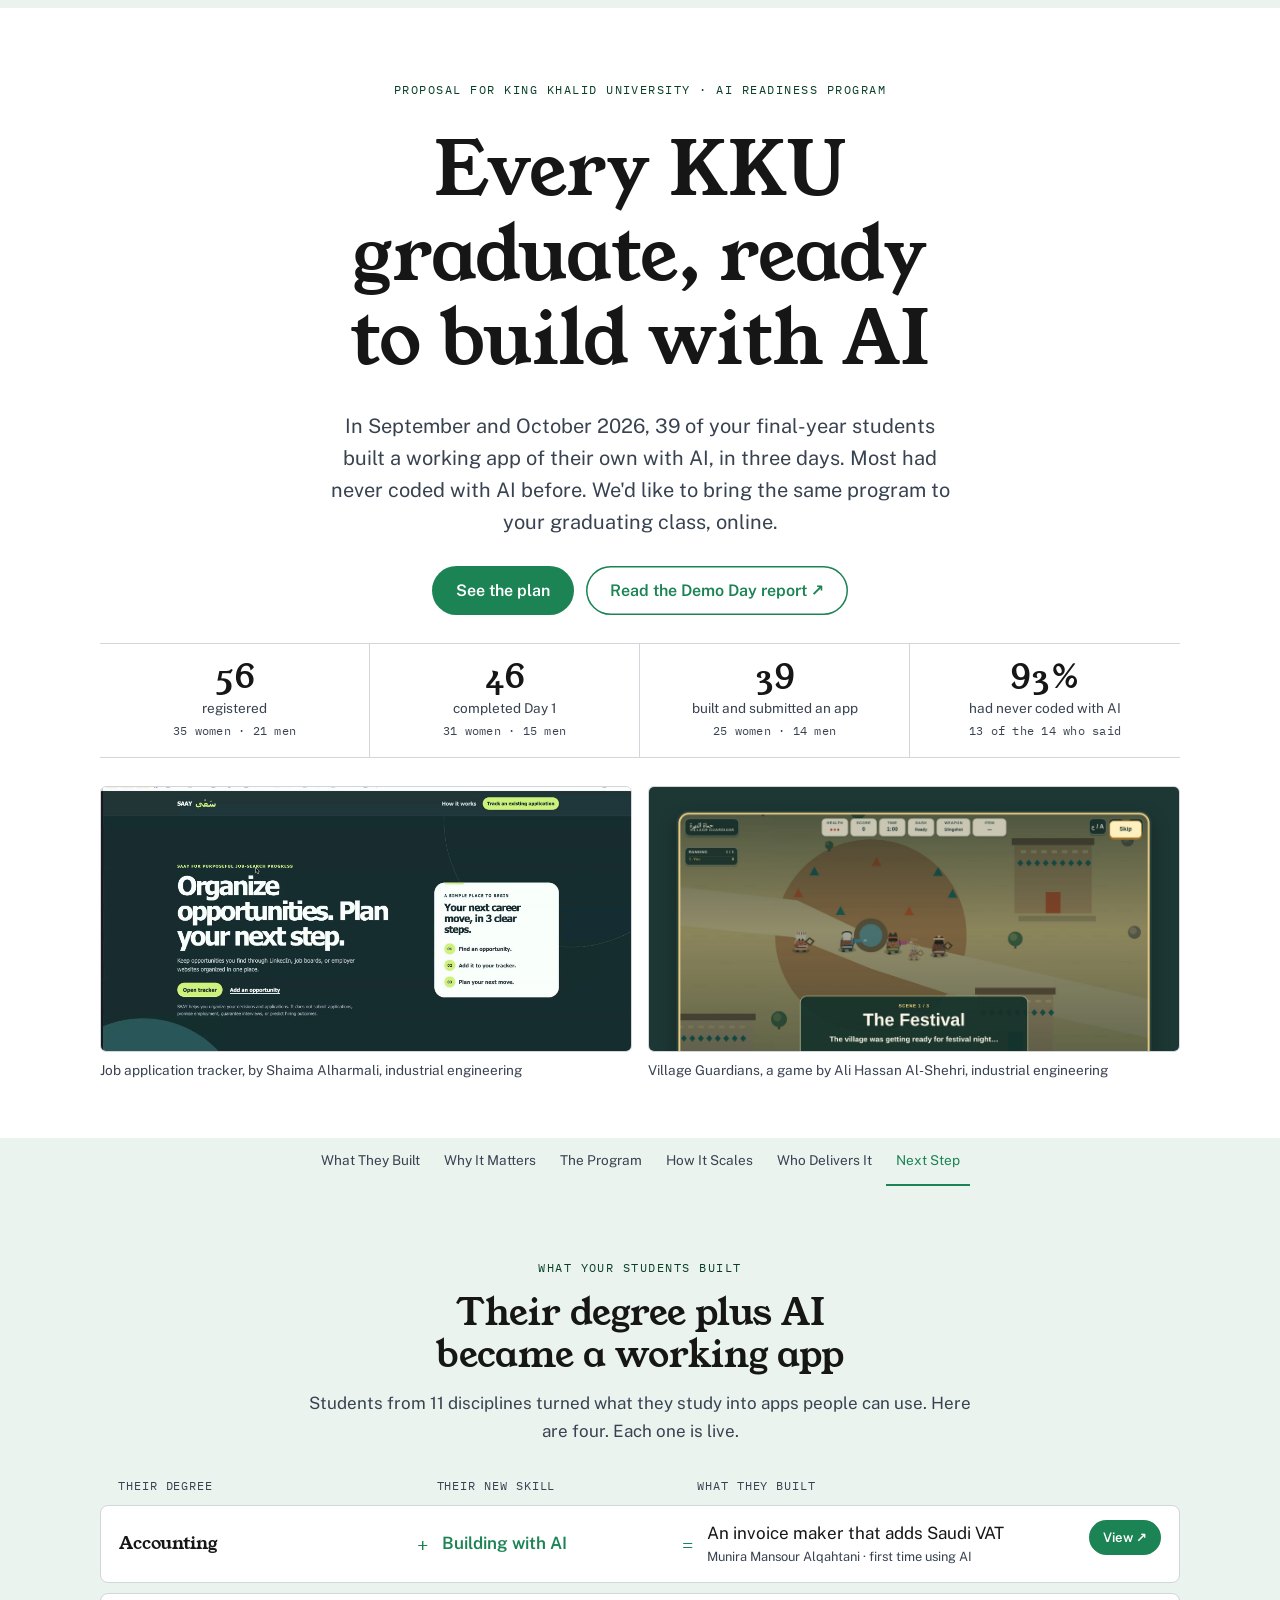
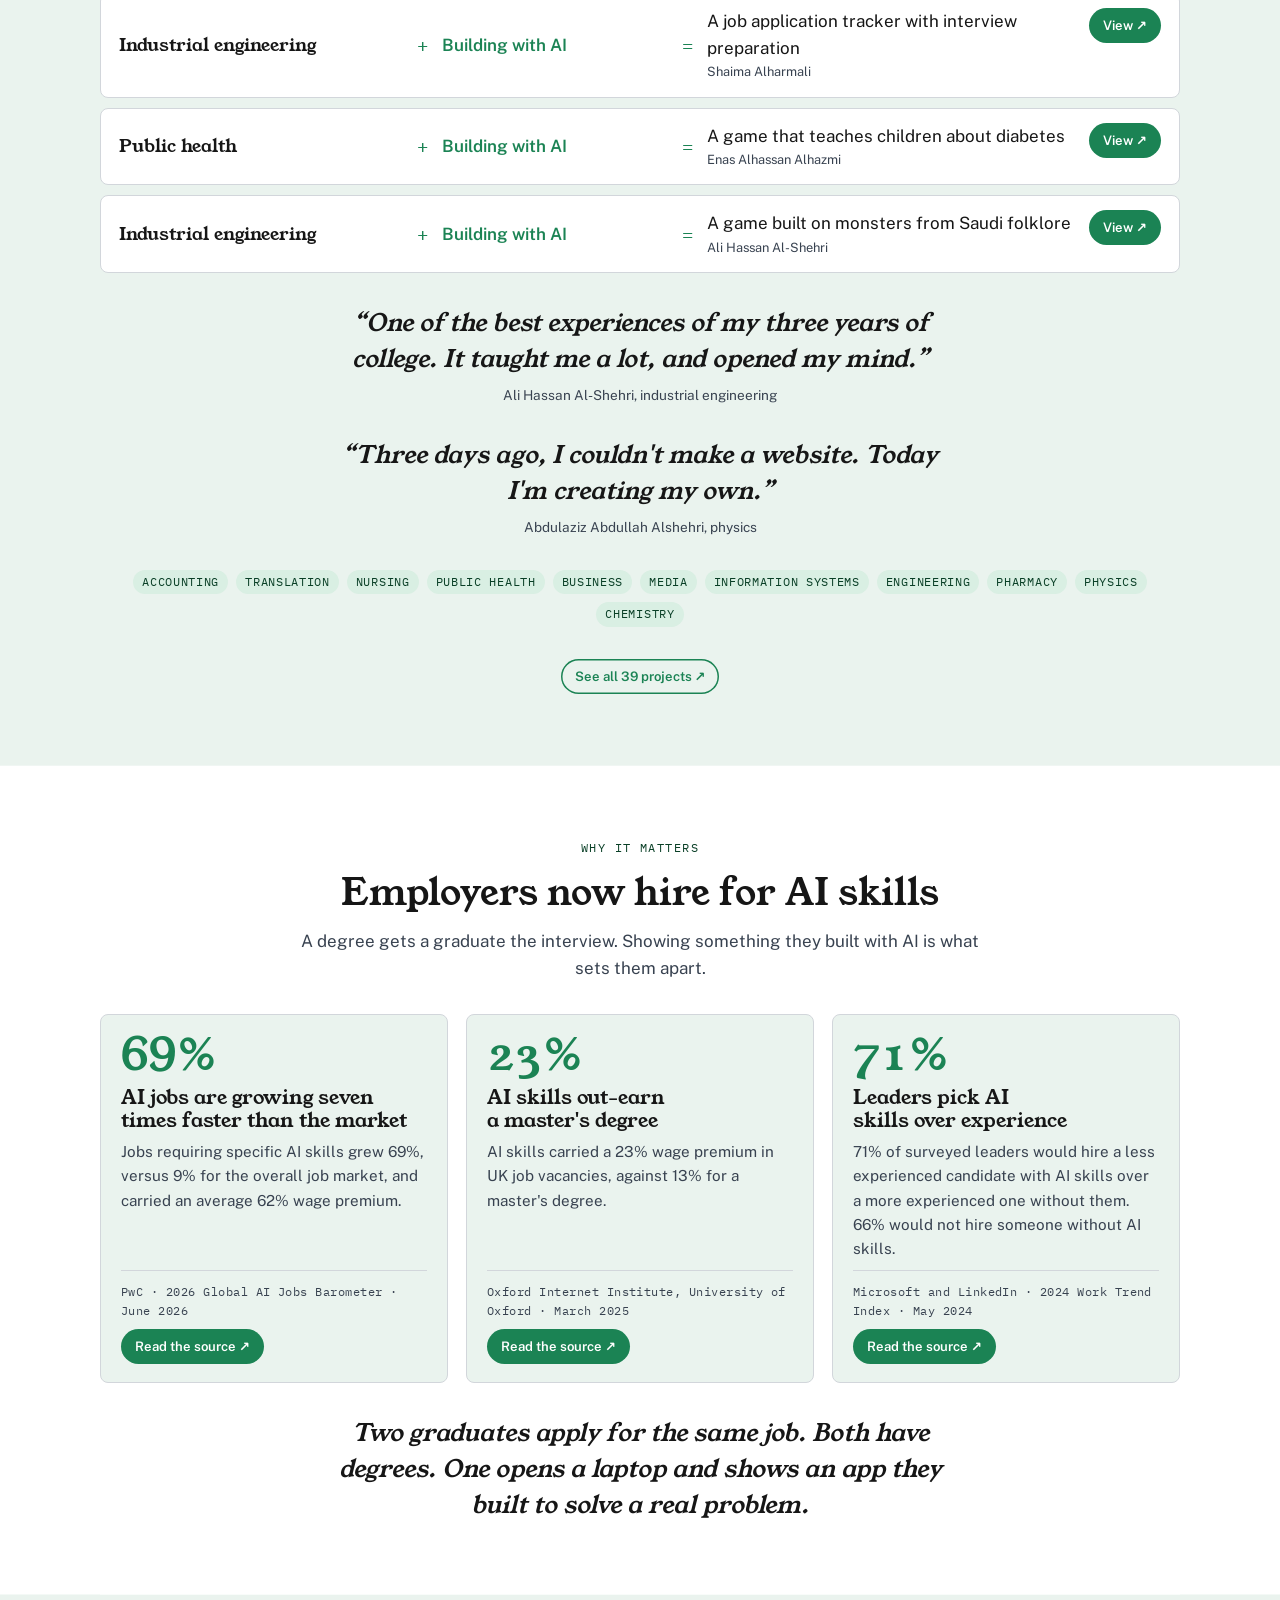
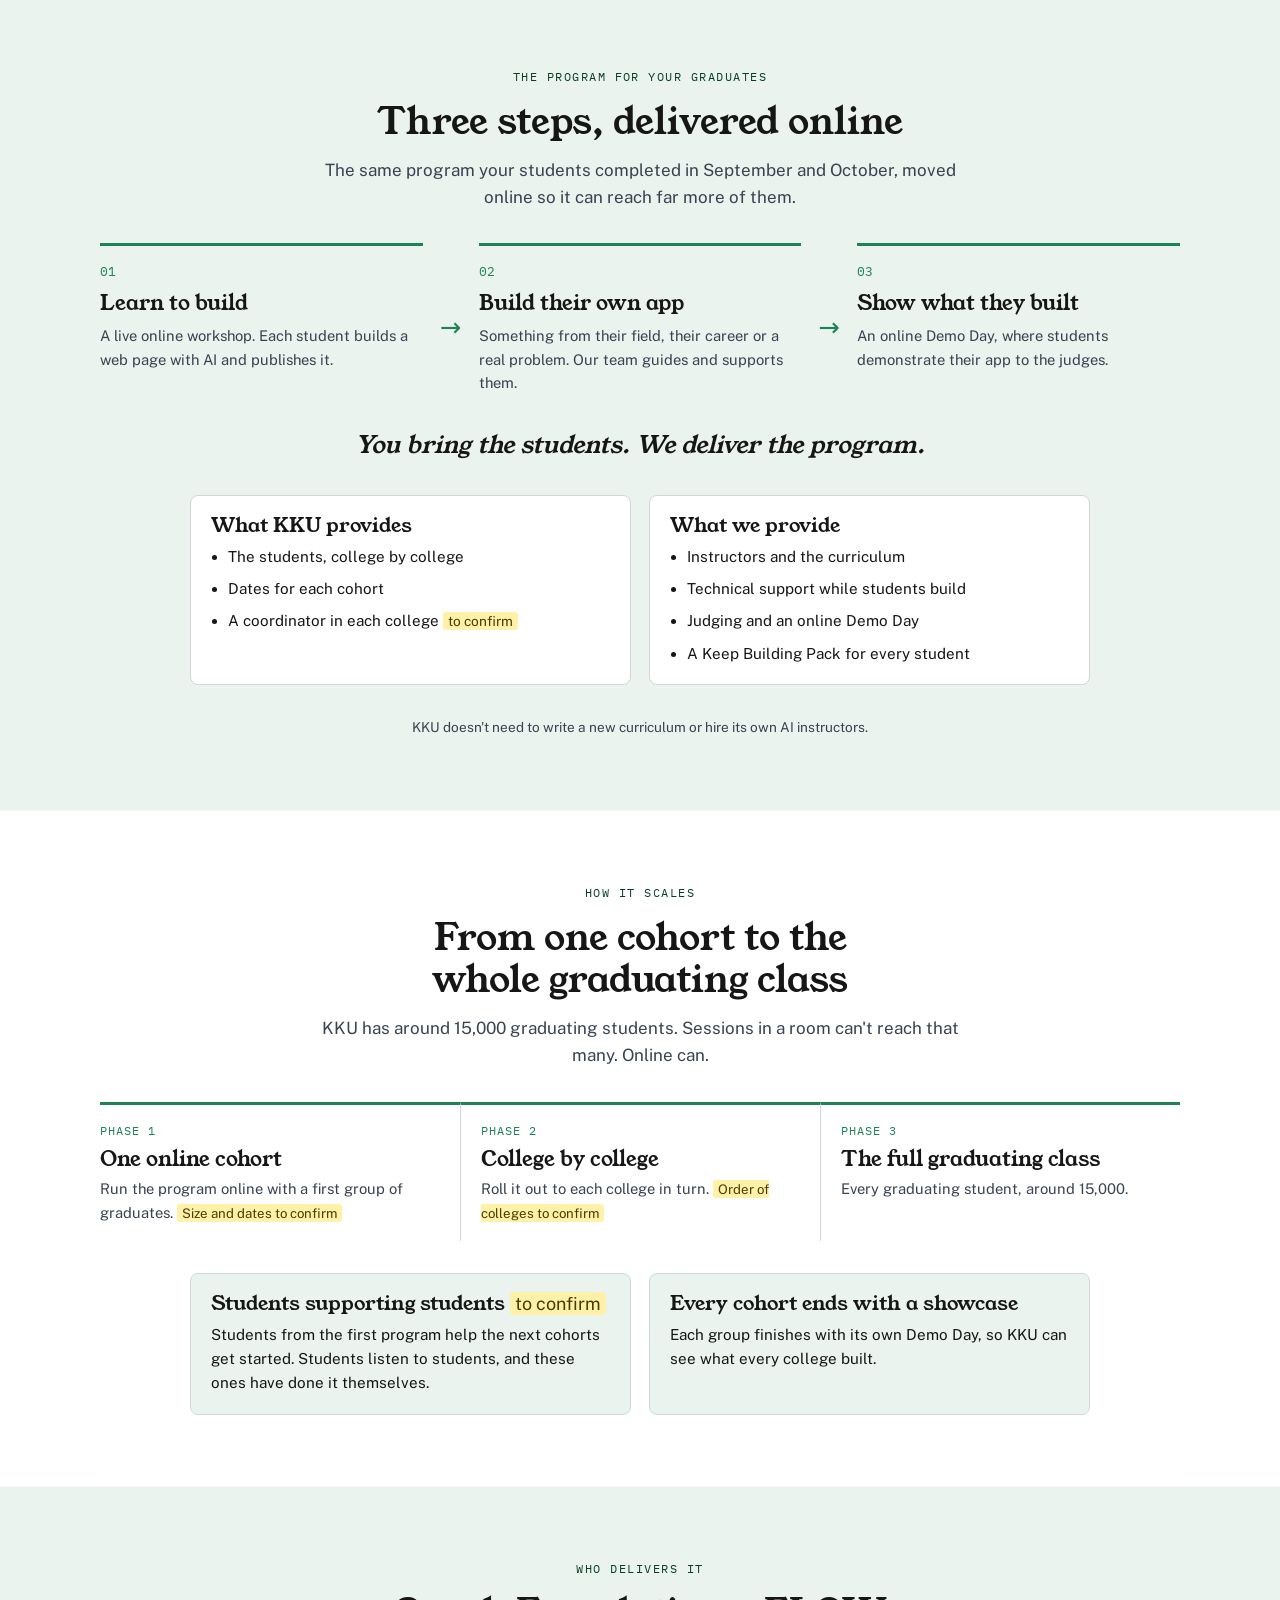
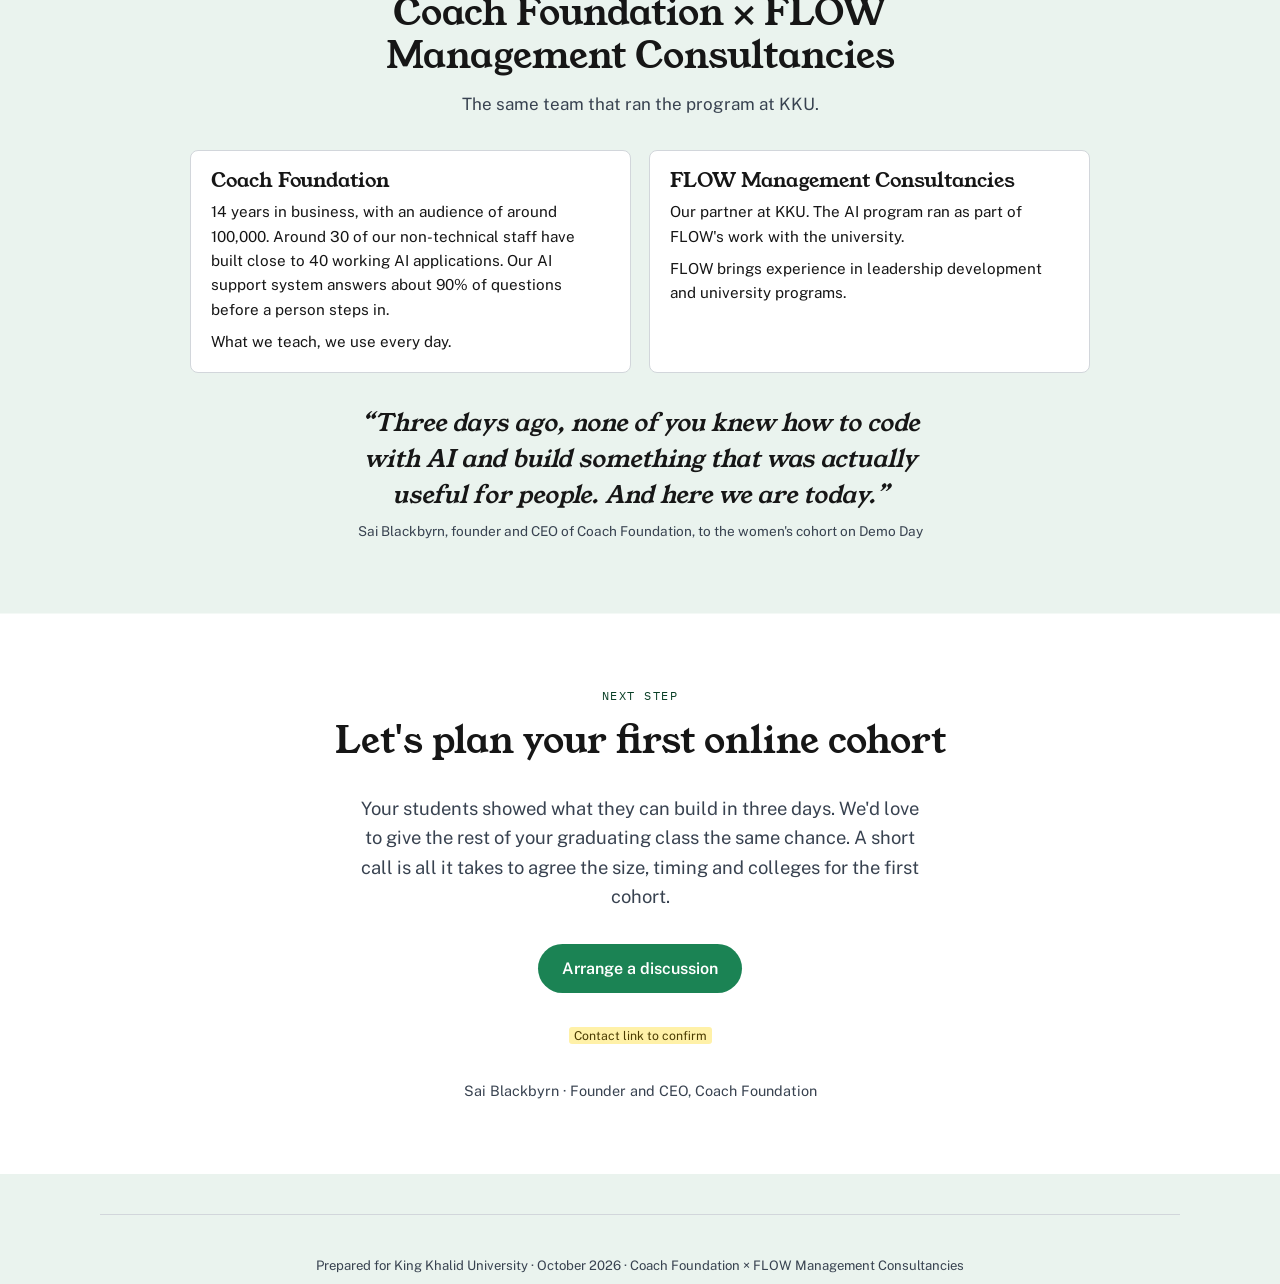
==== kku/index.html @ b6851078 "Add KKU proposal page for the AI Readiness Program Co-Authored-By: Claude Opus 5.5 <noreply@anthropi" ====
<!DOCTYPE html>
<html lang="en">
<head>
<meta charset="utf-8">
<meta name="viewport" content="width=device-width, initial-scale=1, viewport-fit=cover">
<title>AI Readiness Program · King Khalid University</title>
<meta name="description" content="39 King Khalid University students built working apps with AI in three days. A proposal to bring the program to KKU's graduating class, online.">
<meta name="robots" content="noindex, nofollow">
<meta property="og:type" content="website">
<meta property="og:title" content="AI Readiness Program for King Khalid University">
<meta property="og:description" content="39 KKU students built working apps with AI in three days. A proposal to bring the program to the graduating class, online.">
<meta property="og:url" content="https://saifai.github.io/ai-readiness/kku/">
<meta property="og:image" content="https://saifai.github.io/ai-readiness/assets/img/b-ali-2.jpg">
<meta name="twitter:card" content="summary_large_image">
<link rel="preconnect" href="https://fonts.googleapis.com">
<link rel="preconnect" href="https://fonts.gstatic.com" crossorigin>
<link rel="stylesheet" href="https://fonts.googleapis.com/css2?family=Young+Serif&family=Public+Sans:ital,wght@0,400;0,600;0,700;1,400&family=IBM+Plex+Mono:wght@400;500&display=swap">
<link rel="stylesheet" href="../assets/site.css">
</head>
<body>
<div class="wrap">

<header class="hero" id="top">
  <div class="eyebrow">Proposal for King Khalid University · AI Readiness Program</div>
  <h1>Every KKU graduate, ready to build with AI</h1>
  <p class="lede">In September and October 2026, 39 of your final-year students built a working app of their own with AI, in three days. Most had never coded with AI before. We'd like to bring the same program to your graduating class, online.</p>
  <div class="cta">
    <a class="btn lg" href="#program">See the plan</a>
    <a class="btn lg ghost" href="https://saifai.github.io/kku-ai-hackathon-report/" target="_blank" rel="noopener">Read the Demo Day report ↗</a>
  </div>
  <!-- VIDEO: once the video is ready, add it here:
       <div class="video"><iframe src="VIDEO_EMBED_URL" title="AI Readiness Program" allow="fullscreen" loading="lazy"></iframe></div> -->
  <div class="facts">
    <div><b>56</b><span>registered<small>35 women · 21 men</small></span></div>
    <div><b>46</b><span>completed Day 1<small>31 women · 15 men</small></span></div>
    <div><b>39</b><span>built and submitted an app<small>25 women · 14 men</small></span></div>
    <div><b>93%</b><span>had never coded with AI<small>13 of the 14 who said</small></span></div>
  </div>
  <div class="cover-figs">
    <figure><img src="../assets/img/z-shaima-1.jpg" alt="SAAY, a job application tracker by Shaima Alharmali"><figcaption>Job application tracker, by Shaima Alharmali, industrial engineering</figcaption></figure>
    <figure><img src="../assets/img/b-ali-2.jpg" alt="Village Guardians, a game by Ali Hassan Al-Shehri"><figcaption>Village Guardians, a game by Ali Hassan Al-Shehri, industrial engineering</figcaption></figure>
  </div>
</header>

<nav class="toc" aria-label="Sections"><ol>
  <li><a href="#built">What They Built</a></li>
  <li><a href="#employers">Why It Matters</a></li>
  <li><a href="#program">The Program</a></li>
  <li><a href="#rollout">How It Scales</a></li>
  <li><a href="#team">Who Delivers It</a></li>
  <li><a href="#next">Next Step</a></li>
</ol></nav>

<section id="built">
  <div class="stack col">
    <div class="eyebrow">What your students built</div>
    <h2>Their degree plus AI became a working app</h2>
    <p class="muted">Students from 11 disciplines turned what they study into apps people can use. Here are four. Each one is live.</p>
  </div>
  <div class="eq">
    <div class="eq-row head" aria-hidden="true"><span>Their degree</span><span></span><span>Their new skill</span><span></span><span>What they built</span></div>
    <div class="eq-row"><span class="deg">Accounting</span><span class="op">+</span><span class="ai">Building with AI</span><span class="op is">=</span><span class="out"><span>An invoice maker that adds Saudi VAT<small>Munira Mansour Alqahtani · first time using AI</small></span><a class="btn" href="https://aishifttraining.github.io/munira-invoice-maker/" target="_blank" rel="noopener">View ↗</a></span></div>
    <div class="eq-row"><span class="deg">Industrial engineering</span><span class="op">+</span><span class="ai">Building with AI</span><span class="op is">=</span><span class="out"><span>A job application tracker with interview preparation<small>Shaima Alharmali</small></span><a class="btn" href="https://shaimaalharmali.github.io/kku-hackathon-project/" target="_blank" rel="noopener">View ↗</a></span></div>
    <div class="eq-row"><span class="deg">Public health</span><span class="op">+</span><span class="ai">Building with AI</span><span class="op is">=</span><span class="out"><span>A game that teaches children about diabetes<small>Enas Alhassan Alhazmi</small></span><a class="btn" href="https://enasalhazmi.github.io/kku-site/" target="_blank" rel="noopener">View ↗</a></span></div>
    <div class="eq-row"><span class="deg">Industrial engineering</span><span class="op">+</span><span class="ai">Building with AI</span><span class="op is">=</span><span class="out"><span>A game built on monsters from Saudi folklore<small>Ali Hassan Al-Shehri</small></span><a class="btn" href="https://aishifttraining.github.io/ali-asir-game/" target="_blank" rel="noopener">View ↗</a></span></div>
  </div>
  <blockquote class="lead-quote">“One of the best experiences of my three years of college. It taught me a lot, and opened my mind.”<cite>Ali Hassan Al-Shehri, industrial engineering</cite></blockquote>
  <blockquote class="lead-quote">“Three days ago, I couldn't make a website. Today I'm creating my own.”<cite>Abdulaziz Abdullah Alshehri, physics</cite></blockquote>
  <div class="pills">
    <span class="pill">Accounting</span><span class="pill">Translation</span><span class="pill">Nursing</span><span class="pill">Public health</span><span class="pill">Business</span><span class="pill">Media</span><span class="pill">Information systems</span><span class="pill">Engineering</span><span class="pill">Pharmacy</span><span class="pill">Physics</span><span class="pill">Chemistry</span>
  </div>
  <div class="cta"><a class="btn ghost" href="https://saifai.github.io/kku-ai-hackathon-report/#projects" target="_blank" rel="noopener">See all 39 projects ↗</a></div>
</section>

<section id="employers" class="alt">
  <div class="stack col">
    <div class="eyebrow">Why it matters</div>
    <h2>Employers now hire for AI skills</h2>
    <p class="muted">A degree gets a graduate the interview. Showing something they built with AI is what sets them apart.</p>
  </div>
  <div class="obs three proof">
    <div class="card"><b>69%</b><h3>AI jobs are growing seven times faster than the market</h3><p>Jobs requiring specific AI skills grew 69%, versus 9% for the overall job market, and carried an average 62% wage premium.</p><span class="src">PwC · 2026 Global AI Jobs Barometer · June 2026</span><a class="btn" href="https://www.pwc.com/gx/en/news-room/press-releases/2026/pwc-2026-ai-jobs-barometer.html" target="_blank" rel="noopener">Read the source ↗</a></div>
    <div class="card"><b>23%</b><h3>AI skills out-earn a master's degree</h3><p>AI skills carried a 23% wage premium in UK job vacancies, against 13% for a master's degree.</p><span class="src">Oxford Internet Institute, University of Oxford · March 2025</span><a class="btn" href="https://www.ox.ac.uk/news/2025-03-04-skills-based-hiring-driving-salary-premiums-ai-sector-employers-face-talent-shortage" target="_blank" rel="noopener">Read the source ↗</a></div>
    <div class="card"><b>71%</b><h3>Leaders pick AI skills over experience</h3><p>71% of surveyed leaders would hire a less experienced candidate with AI skills over a more experienced one without them. 66% would not hire someone without AI skills.</p><span class="src">Microsoft and LinkedIn · 2024 Work Trend Index · May 2024</span><a class="btn" href="https://www.microsoft.com/en-us/worklab/work-trend-index/ai-at-work-is-here-now-comes-the-hard-part" target="_blank" rel="noopener">Read the source ↗</a></div>
  </div>
  <blockquote class="lead-quote">Two graduates apply for the same job. Both have degrees. One opens a laptop and shows an app they built to solve a real problem.</blockquote>
</section>

<section id="program">
  <div class="stack col">
    <div class="eyebrow">The program for your graduates</div>
    <h2>Three steps, delivered online</h2>
    <p class="muted">The same program your students completed in September and October, moved online so it can reach far more of them.</p>
  </div>
  <div class="flow">
    <div><b>Learn to build</b><p>A live online workshop. Each student builds a web page with AI and publishes it.</p></div>
    <div><b>Build their own app</b><p>Something from their field, their career or a real problem. Our team guides and supports them.</p></div>
    <div><b>Show what they built</b><p>An online Demo Day, where students demonstrate their app to the judges.</p></div>
  </div>
  <blockquote class="lead-quote">You bring the students. We deliver the program.</blockquote>
  <div class="obs pair">
    <div class="card"><h3>What KKU provides</h3><ul>
      <li>The students, college by college</li>
      <li>Dates for each cohort</li>
      <li>A coordinator in each college <mark class="tbc">to confirm</mark></li>
    </ul></div>
    <div class="card"><h3>What we provide</h3><ul>
      <li>Instructors and the curriculum</li>
      <li>Technical support while students build</li>
      <li>Judging and an online Demo Day</li>
      <li>A Keep Building Pack for every student</li>
    </ul></div>
  </div>
  <p class="note">KKU doesn't need to write a new curriculum or hire its own AI instructors.</p>
</section>

<section id="rollout" class="alt">
  <div class="stack col">
    <div class="eyebrow">How it scales</div>
    <h2>From one cohort to the whole graduating class</h2>
    <p class="muted">KKU has around 15,000 graduating students. Sessions in a room can't reach that many. Online can.</p>
  </div>
  <div class="phases">
    <div><span class="d">Phase 1</span><b>One online cohort</b><p>Run the program online with a first group of graduates. <mark class="tbc">Size and dates to confirm</mark></p></div>
    <div><span class="d">Phase 2</span><b>College by college</b><p>Roll it out to each college in turn. <mark class="tbc">Order of colleges to confirm</mark></p></div>
    <div><span class="d">Phase 3</span><b>The full graduating class</b><p>Every graduating student, around 15,000.</p></div>
  </div>
  <div class="obs pair">
    <div class="card"><h3>Students supporting students <mark class="tbc">to confirm</mark></h3><p>Students from the first program help the next cohorts get started. Students listen to students, and these ones have done it themselves.</p></div>
    <div class="card"><h3>Every cohort ends with a showcase</h3><p>Each group finishes with its own Demo Day, so KKU can see what every college built.</p></div>
  </div>
</section>

<section id="team">
  <div class="stack col">
    <div class="eyebrow">Who delivers it</div>
    <h2>Coach Foundation × FLOW Management Consultancies</h2>
    <p class="muted">The same team that ran the program at KKU.</p>
  </div>
  <div class="obs pair">
    <div class="card"><h3>Coach Foundation</h3><p>14 years in business, with an audience of around 100,000. Around 30 of our non-technical staff have built close to 40 working AI applications. Our AI support system answers about 90% of questions before a person steps in.</p><p>What we teach, we use every day.</p></div>
    <div class="card"><h3>FLOW Management Consultancies</h3><p>Our partner at KKU. The AI program ran as part of FLOW's work with the university.</p><p>FLOW brings experience in leadership development and university programs.</p></div>
  </div>
  <blockquote class="lead-quote">“Three days ago, none of you knew how to code with AI and build something that was actually useful for people. And here we are today.”<cite>Sai Blackbyrn, founder and CEO of Coach Foundation, to the women's cohort on Demo Day</cite></blockquote>
</section>

<section id="next" class="closing alt">
  <div class="stack col">
    <div class="eyebrow">Next step</div>
    <h2>Let's plan your first online cohort</h2>
  </div>
  <p class="lede">Your students showed what they can build in three days. We'd love to give the rest of your graduating class the same chance. A short call is all it takes to agree the size, timing and colleges for the first cohort.</p>
  <div class="cta">
    <a class="btn lg" href="#">Arrange a discussion</a>
  </div>
  <p class="note"><mark class="tbc">Contact link to confirm</mark></p>
  <p class="sig">Sai Blackbyrn · Founder and CEO, Coach Foundation</p>
</section>

<footer>Prepared for King Khalid University · October 2026 · Coach Foundation × FLOW Management Consultancies</footer>

</div>

<script>
(() => {
  const links = [...document.querySelectorAll('.toc a')];
  const secs = [...document.querySelectorAll('section[id]')];
  if (!('IntersectionObserver' in window)) return;
  const io = new IntersectionObserver(entries => {
    entries.forEach(e => {
      if (!e.isIntersecting) return;
      links.forEach(a => a.classList.toggle('on', a.getAttribute('href') === '#' + e.target.id));
      const a = links.find(l => l.classList.contains('on'));
      if (a) { const ol = a.closest('ol'); ol.scrollLeft = a.offsetLeft - ol.clientWidth / 2 + a.offsetWidth / 2; }
    });
  }, { rootMargin: '-45% 0px -50% 0px' });
  secs.forEach(sec => io.observe(sec));
})();
</script>
</body>
</html>
---- assets/site.css ----
/* Shared styles for the AI Readiness Program pages.
   Carried over verbatim from the KKU Demo Day report (saifai/kku-ai-hackathon-report),
   with proposal-page additions at the end of the file. */
/* Layout: a printable report. One reading column (~68ch) with full-bleed figure rows; sections break onto new pages in print. */
:root {
  --paper: #eaf3ee;        /* tint of KKU green, for the alternate bands */
  --sheet: #ffffff;
  --ink: #161616;          /* KKU site text black */
  --ink-2: #384250;
  --rule: #d2d6db;
  --juniper: #093f26;      /* KKU deep green */
  --jacaranda: #1b8354;    /* KKU primary green, the accent */
  --jacaranda-soft: #d9efe3;
  --ochre: #3baa80;        /* KKU light green, used only in charts */
  --bar-bg: #e7ebe6;
  --f-display: "Young Serif", Georgia, "Times New Roman", serif;
  --f-body: "Public Sans", "Segoe UI", system-ui, -apple-system, sans-serif;
  --f-data: "IBM Plex Mono", ui-monospace, Menlo, Consolas, monospace;
  color-scheme: light;
}
@media (prefers-color-scheme: dark) {
  :root:not([data-theme="light"]) {
    --paper: #111815; --sheet: #1e2a24; --ink: #e8eee9; --ink-2: #a9b8af; --rule: #2c3a33;
    --juniper: #7cc4a0; --jacaranda: #3baa80; --jacaranda-soft: #12382a; --ochre: #3baa80; --bar-bg: #24302a;
    color-scheme: dark;
  }
}
:root[data-theme="dark"] {
  --paper: #111815; --sheet: #1e2a24; --ink: #e8eee9; --ink-2: #a9b8af; --rule: #2c3a33;
  --juniper: #7cc4a0; --jacaranda: #3baa80; --jacaranda-soft: #12382a; --ochre: #3baa80; --bar-bg: #24302a;
  color-scheme: dark;
}

* { box-sizing: border-box; }
body { background: var(--paper); color: var(--ink); font-family: var(--f-body); font-size: 17px; line-height: 1.6; }
.wrap { max-width: 1120px; margin: 0 auto; padding-inline: 20px; padding-block: 40px 80px; }
.col { max-width: 68ch; }
h1, h2, h3 { font-family: var(--f-display); font-weight: 400; text-wrap: balance; line-height: 1.15; margin: 0; }
h1 { font-size: clamp(2.2rem, 5vw, 3.6rem); }
h2 { font-size: clamp(1.6rem, 3.4vw, 2.3rem); }
h3 { font-size: 1.35rem; }
p { margin: 0; }
.stack { display: flex; flex-direction: column; gap: 14px; }
.eyebrow { font-family: var(--f-data); font-size: 0.78rem; letter-spacing: 0.12em; text-transform: uppercase; color: var(--juniper); }
.muted { color: var(--ink-2); }
section { padding-block: 56px 8px; border-top: 1px solid var(--rule); display: flex; flex-direction: column; gap: 26px; }
a { color: var(--jacaranda); }
a:focus-visible { outline: 2px solid var(--jacaranda); outline-offset: 2px; }

/* Cover */
.cover { display: grid; gap: 28px; padding-block: 8px 48px; }
.cover .meta { display: flex; flex-wrap: wrap; gap: 8px 28px; font-family: var(--f-data); font-size: 0.85rem; color: var(--ink-2); }
.cover .lede { font-size: 1.2rem; max-width: 60ch; }
.cover-figs { display: grid; grid-template-columns: repeat(2, minmax(0, 1fr)); gap: 16px; align-items: start; }
.cover-figs img { width: 100%; height: auto; aspect-ratio: 2/1; object-fit: cover; object-position: center top; border-radius: 6px; display: block; }

/* Figures */
figure { margin: 0; display: flex; flex-direction: column; gap: 8px; min-width: 0; }
figure img { width: 100%; height: auto; display: block; border-radius: 6px; border: 1px solid var(--rule); background: var(--sheet); }
figcaption { font-size: 0.85rem; color: var(--ink-2); }
.build .grid-2 img { aspect-ratio: 2/1; object-fit: cover; object-position: top; }
figcaption .src { font-family: var(--f-data); font-size: 0.74rem; letter-spacing: 0.04em; }
.grid-2 { display: grid; grid-template-columns: repeat(2, minmax(0, 1fr)); gap: 18px; }
.grid-3 { display: grid; grid-template-columns: repeat(3, minmax(0, 1fr)); gap: 18px; }

/* Numbers */
.funnel { display: flex; flex-direction: column; gap: 12px; background: var(--sheet); border: 1px solid var(--rule); border-radius: 8px; padding: 22px; }
.frow { display: grid; grid-template-columns: 11rem 1fr 3.5rem; gap: 14px; align-items: center; }
.frow .lbl { font-size: 0.95rem; }
.frow .lbl small { display: block; color: var(--ink-2); font-size: 0.8rem; }
.frow .track { background: var(--bar-bg); border-radius: 3px; height: 26px; position: relative; }
.frow .fill { background: var(--juniper); height: 100%; border-radius: 3px; }
.frow.hi .fill { background: var(--jacaranda); }
.frow .n { font-family: var(--f-data); font-variant-numeric: tabular-nums; font-size: 1.15rem; text-align: right; }
.note { font-size: 0.85rem; color: var(--ink-2); }
.facts { display: grid; grid-template-columns: repeat(4, minmax(0, 1fr)); gap: 0; border-block: 1px solid var(--rule); }
.facts div { padding: 16px 14px; border-right: 1px solid var(--rule); display: flex; flex-direction: column; gap: 2px; }
.facts div:last-child { border-right: 0; }
.facts b { font-family: var(--f-display); font-weight: 400; font-size: 2rem; line-height: 1.1; font-variant-numeric: tabular-nums; }
.facts span { font-size: 0.85rem; color: var(--ink-2); }
@media (max-width: 560px) { .tbl .split { display: none; } }
.facts small { display: block; font-size: 0.78rem; font-family: var(--f-data); letter-spacing: 0.02em; margin-top: 2px; }

table { border-collapse: collapse; width: 100%; font-size: 0.95rem; }
th, td { text-align: left; padding: 10px 12px; border-bottom: 1px solid var(--rule); vertical-align: top; }
th { font-family: var(--f-data); font-weight: 500; font-size: 0.75rem; letter-spacing: 0.08em; text-transform: uppercase; color: var(--ink-2); }
td.num { font-family: var(--f-data); font-variant-numeric: tabular-nums; text-align: right; white-space: nowrap; }
.tbl { overflow-x: auto; background: var(--sheet); border: 1px solid var(--rule); border-radius: 8px; }
.typebar { display: inline-block; height: 10px; background: var(--ochre); border-radius: 2px; vertical-align: middle; margin-right: 8px; }

.timeline { display: grid; grid-template-columns: repeat(4, minmax(0, 1fr)); gap: 0; }
.timeline div { padding: 14px 16px 14px 0; border-top: 3px solid var(--juniper); display: flex; flex-direction: column; gap: 4px; }
.timeline div + div { padding-left: 16px; }
.timeline .d { font-family: var(--f-data); font-size: 0.8rem; color: var(--juniper); }
.timeline p { font-size: 0.92rem; }

/* Showcase */
.build { display: flex; flex-direction: column; gap: 20px; padding-block: 28px; border-top: 1px dashed var(--rule); }
.build:first-of-type { border-top: 0; }
.build-head { display: flex; flex-wrap: wrap; align-items: baseline; justify-content: space-between; gap: 6px 20px; }
.build-head .who { font-size: 0.95rem; color: var(--ink-2); }
.pill { font-family: var(--f-data); font-size: 0.72rem; letter-spacing: 0.06em; text-transform: uppercase; padding: 3px 9px; border-radius: 999px; background: var(--jacaranda-soft); color: var(--jacaranda); white-space: nowrap; }
.two { display: grid; grid-template-columns: minmax(0, 1fr) minmax(0, 1fr); gap: 26px; }
.two h4 { font-family: var(--f-data); font-weight: 500; font-size: 0.75rem; letter-spacing: 0.08em; text-transform: uppercase; color: var(--ink-2); margin: 0 0 8px; }
ul { margin: 0; padding-left: 1.1em; display: flex; flex-direction: column; gap: 6px; }
blockquote { margin: 0; padding: 4px 0 4px 18px; border-left: 3px solid var(--jacaranda); font-family: var(--f-display); font-size: 1.12rem; line-height: 1.5; }
blockquote cite { display: block; margin-top: 8px; font-family: var(--f-body); font-style: normal; font-size: 0.85rem; color: var(--ink-2); }
.quotes { display: grid; grid-template-columns: repeat(2, minmax(0, 1fr)); gap: 26px 32px; }

/* Gallery */
.gallery { display: grid; grid-template-columns: repeat(4, minmax(0, 1fr)); gap: 22px 16px; }
.plink { font-family: var(--f-data); font-size: 0.78rem; overflow-wrap: anywhere; }
.gallery figcaption b { color: var(--ink); font-weight: 600; display: block; font-size: 0.92rem; }
.pending { display: grid; grid-template-columns: repeat(3, minmax(0, 1fr)); gap: 10px 18px; font-size: 0.9rem; }
.pending div { border: 1px dashed var(--rule); border-radius: 6px; padding: 10px 12px; }
.pending small { display: block; color: var(--ink-2); }

footer { padding-top: 40px; font-size: 0.82rem; color: var(--ink-2); border-top: 1px solid var(--rule); margin-top: 40px; }

@media (max-width: 820px) {
  .gallery { grid-template-columns: repeat(2, minmax(0, 1fr)); }
  .cover-figs, .two, .quotes, .grid-2 { grid-template-columns: 1fr; }
  .grid-3, .gallery, .pending { grid-template-columns: repeat(2, minmax(0, 1fr)); }
  .facts, .timeline { grid-template-columns: repeat(2, minmax(0, 1fr)); }
  .facts div:nth-child(2) { border-right: 0; }
  .facts div:nth-child(-n+2) { border-bottom: 1px solid var(--rule); }
  .timeline div, .timeline div + div { padding-left: 0; padding-right: 12px; }
  .frow { grid-template-columns: 1fr 3rem; }
  .frow .track { grid-column: 1 / -1; grid-row: 2; }
}
@media (max-width: 480px) {
  body { font-size: 16px; }
  .grid-3, .gallery, .pending { grid-template-columns: 1fr; }
}
@media print {
  body { background: #fff; font-size: 11pt; }
  .wrap { padding-block: 0; max-width: none; }
  section { break-before: page; border-top: 0; }
  .build, figure, .funnel, .tbl, blockquote { break-inside: avoid; }
}
@media (prefers-reduced-motion: reduce) { * { scroll-behavior: auto; } }

/* Sticky section bar */
.toc { position: sticky; top: env(safe-area-inset-top, 0px); z-index: 10; background: var(--paper); border-bottom: 1px solid var(--rule); margin-inline: -20px; padding-inline: 20px; }
.toc ol { list-style: none; margin: 0 auto; padding: 0; max-width: 1120px; display: flex; gap: 4px; overflow-x: auto; scrollbar-width: none; }
.toc a { display: block; white-space: nowrap; padding: 12px 10px; font-size: 0.85rem; color: var(--ink-2); text-decoration: none; border-bottom: 2px solid transparent; }
.toc a:hover { color: var(--ink); }
.toc a.on { color: var(--jacaranda); border-bottom-color: var(--jacaranda); }
section { scroll-margin-top: 56px; }
/* Live project button */
.btn { display: inline-flex; align-items: center; gap: 6px; align-self: flex-start; padding: 7px 14px; border-radius: 999px; background: var(--jacaranda); color: var(--sheet); font-size: 0.82rem; font-weight: 600; text-decoration: none; }
.btn:hover { filter: brightness(1.08); }
.gallery .btn { padding: 5px 12px; font-size: 0.78rem; }
@media print { .toc { display: none; } .btn { background: none; color: var(--ink); padding: 0; } .btn::after { content: " " attr(href); font-family: var(--f-data); font-weight: 400; } }

/* Cards, judges' notes, chat */
@media (min-width: 821px) { .facts.three { grid-template-columns: repeat(3, minmax(0, 1fr)); } }
.obs { display: grid; grid-template-columns: repeat(2, minmax(0, 1fr)); gap: 18px; }
.card { background: var(--sheet); border: 1px solid var(--rule); border-radius: 8px; padding: 18px 20px; display: flex; flex-direction: column; gap: 8px; break-inside: avoid; }
.card p { font-size: 0.95rem; }
.fix { font-size: 0.88rem; color: var(--ink-2); border-top: 1px solid var(--rule); padding-top: 12px; }
.fix b { font-family: var(--f-data); font-weight: 500; font-size: 0.72rem; letter-spacing: 0.08em; text-transform: uppercase; margin-right: 8px; }
.story { display: flex; flex-direction: column; gap: 14px; max-width: 68ch; padding-block: 8px; break-inside: avoid; }
.chat { display: flex; flex-direction: column; gap: 10px; max-width: 68ch; }
.msg { background: var(--sheet); border: 1px solid var(--rule); border-radius: 4px 14px 14px 14px; padding: 10px 14px; align-self: flex-start; break-inside: avoid; }
.msg b { display: block; font-family: var(--f-data); font-weight: 500; font-size: 0.72rem; color: var(--ink-2); }

/* One at a time on screen, everything on paper */
.stepper { display: flex; flex-direction: column; gap: 18px; }
.step-tabs { display: flex; gap: 6px; overflow-x: auto; scrollbar-width: none; }
.step-tabs button, .step-ctl button, .more { font: inherit; font-size: 0.85rem; padding: 7px 14px; border-radius: 999px; border: 1px solid var(--rule); background: var(--sheet); color: var(--ink); cursor: pointer; white-space: nowrap; }
.step-tabs button[aria-selected="true"] { background: var(--jacaranda); border-color: var(--jacaranda); color: var(--sheet); }
.step-tabs button:focus-visible, .step-ctl button:focus-visible, .more:focus-visible { outline: 2px solid var(--jacaranda); outline-offset: 2px; }
.step-ctl { display: flex; align-items: center; justify-content: space-between; gap: 12px; }
.step-ctl span { font-family: var(--f-data); font-size: 0.8rem; color: var(--ink-2); }
.more { align-self: flex-start; }
@media screen {
  .stepper.js > .step:not(.on) { display: none; }
  .stepper.js .build { border-top: 0; padding-block: 4px; }
  .gallery.js:not(.open) figure:nth-child(n+9) { display: none; }
}
@media (max-width: 820px) { .obs { grid-template-columns: 1fr; } }
@media print { .step-tabs, .step-ctl, .more { display: none; } }

/* Landing page: a hero, then full-width bands that alternate paper and sheet, one idea per band */
.wrap { padding-block: 0; }
section { border-top: 0; padding-block: 72px; gap: 32px; }
section.alt, .hero { background: var(--sheet); box-shadow: 0 0 0 100vmax var(--sheet); clip-path: inset(0 -100vmax); }
section.alt .card, section.alt .msg, section.alt .tbl { background: var(--paper); }
section > .col:first-child { align-self: center; text-align: center; align-items: center; }
.hero { display: flex; flex-direction: column; align-items: center; text-align: center; gap: 28px; padding-block: 72px 56px; }
.hero h1 { font-size: clamp(2.6rem, 6.5vw, 4.6rem); max-width: 16ch; }
.hero .lede { font-size: 1.25rem; max-width: 52ch; color: var(--ink-2); }
.hero .facts, .hero .cover-figs { width: 100%; }
.hero .facts div { align-items: center; }
.hero figcaption { text-align: left; }
.cta { display: flex; flex-wrap: wrap; justify-content: center; gap: 12px; }
.btn.lg { padding: 12px 24px; font-size: 1rem; align-self: auto; }
.btn.ghost { background: none; color: var(--jacaranda); box-shadow: inset 0 0 0 1.5px var(--jacaranda); }
.note { text-align: center; }
.big { display: block; font-size: clamp(3.5rem, 10vw, 6rem); line-height: 1; color: var(--jacaranda); margin-bottom: 10px; }
.pills { display: flex; flex-wrap: wrap; justify-content: center; gap: 8px; }
.lead-quote { align-self: center; max-width: 44ch; padding: 0; border-left: 0; text-align: center; font-size: clamp(1.2rem, 2.4vw, 1.5rem); }
.solo { display: flex; flex-direction: column; align-items: center; text-align: center; font-family: var(--f-display); }
.solo p { font-family: var(--f-body); }
.chat, .story { align-self: center; margin-inline: auto; width: 100%; }
.step-tabs { justify-content: safe center; }
.pill { color: var(--juniper); }
blockquote { font-style: italic; }
.qlist { display: flex; flex-direction: column; gap: 32px; max-width: 62ch; width: 100%; align-self: center; }
.step-hint { text-align: center; font-weight: 600; margin-bottom: -12px; }
.step-tabs { counter-reset: tab; flex-wrap: wrap; overflow: visible; gap: 10px; }
.step-tabs button { counter-increment: tab; padding: 11px 20px; font-size: 0.95rem; font-weight: 600; border: 1.5px solid var(--jacaranda); color: var(--jacaranda); }
.step-tabs button::before { content: counter(tab) ". "; }
.step-tabs button:hover { background: var(--jacaranda-soft); }
.step-tabs button[aria-selected="true"]:hover { background: var(--jacaranda); }
@media print { .step-hint { display: none; } }
html { scroll-behavior: smooth; }
.toc { position: -webkit-sticky; position: sticky; top: 0; z-index: 50; border-bottom: 0; box-shadow: 0 0 0 100vmax var(--paper), 0 1px 0 var(--rule); clip-path: inset(0 -100vmax -1px); }
.toc ol { justify-content: safe center; }
@media (prefers-reduced-motion: reduce) { html { scroll-behavior: auto; } }
@media (max-width: 480px) { section { padding-block: 52px; } .hero { padding-block: 48px 40px; } }
@media print { section.alt, .hero { box-shadow: none; clip-path: none; background: none; } .cta { display: none; } }

/* Skills and employability: idea-to-app flow, capability cards, degree + AI rows, interview triad */
.flow { display: grid; grid-template-columns: repeat(3, minmax(0, 1fr)); gap: 56px; counter-reset: flow; }
.flow div { counter-increment: flow; position: relative; padding-top: 16px; border-top: 3px solid var(--jacaranda); display: flex; flex-direction: column; gap: 4px; }
.flow div::before { content: "0" counter(flow); font-family: var(--f-data); font-size: 0.8rem; color: var(--jacaranda); }
.flow div:not(:last-child)::after { content: "→"; position: absolute; top: calc(50% + 8px); right: -56px; width: 56px; transform: translateY(-50%); text-align: center; font-size: 1.6rem; line-height: 1; color: var(--jacaranda); }
.flow b { font-family: var(--f-display); font-weight: 400; font-size: 1.3rem; }
.flow p { font-size: 0.92rem; color: var(--ink-2); }
.skills { display: grid; grid-template-columns: repeat(auto-fit, minmax(190px, 1fr)); gap: 16px; }
.skills .card { gap: 6px; border-top: 3px solid var(--jacaranda); }
.skills h3 { font-size: 1.15rem; }
.skills p { color: var(--ink-2); font-size: 0.9rem; }
.eq { display: flex; flex-direction: column; gap: 10px; }
.eq-row { display: grid; grid-template-columns: minmax(0, 1fr) auto minmax(0, 0.8fr) auto minmax(0, 1.6fr); align-items: center; gap: 14px; background: var(--sheet); border: 1px solid var(--rule); border-radius: 8px; padding: 14px 18px; break-inside: avoid; }
.eq-row.head { background: none; border: 0; padding-block: 0; }
.eq-row.head span { font-family: var(--f-data); font-size: 0.72rem; letter-spacing: 0.08em; text-transform: uppercase; color: var(--ink-2); }
.eq-row .deg { font-family: var(--f-display); font-size: 1.15rem; }
.eq-row .ai { color: var(--jacaranda); font-weight: 600; }
.eq-row .op { font-family: var(--f-data); font-size: 1.2rem; color: var(--jacaranda); text-align: center; }
.eq-row .out { display: flex; align-items: center; justify-content: space-between; gap: 12px; }
.eq-row .out .btn { flex-shrink: 0; }
.eq-row .out small { display: block; color: var(--ink-2); font-size: 0.8rem; }
@media (max-width: 820px) {
  .flow { grid-template-columns: 1fr; gap: 14px; }
  .flow div { padding-top: 12px; }
  .flow div::after { display: none; }
  .eq-row { grid-template-columns: auto auto 1fr; row-gap: 8px; }
  .eq-row.head { display: none; }
  .eq-row .op.is { display: none; }
  .eq-row .out { grid-column: 1 / -1; border-top: 1px solid var(--rule); padding-top: 8px; }
}
h3.sub { text-align: center; margin-bottom: -8px; }
.proof .card b { font-family: var(--f-display); font-weight: 400; font-size: 2.8rem; line-height: 1; color: var(--jacaranda); font-variant-numeric: tabular-nums; }
.proof h3 { font-size: 1.3rem; }
.proof p { color: var(--ink-2); }
.proof .src { margin-top: auto; padding-top: 12px; border-top: 1px solid var(--rule); font-family: var(--f-data); font-size: 0.74rem; letter-spacing: 0.04em; color: var(--ink-2); }
@media (min-width: 821px) { .obs.three { grid-template-columns: repeat(3, minmax(0, 1fr)); } }
@media print { .flow, .skills .card { break-inside: avoid; } }

/* ---- Proposal page additions ---- */

/* Anything still to confirm before the page is sent. Remove each <mark class="tbc"> once settled. */
mark.tbc { background: #fff1a8; color: #4a3b00; padding: 1px 5px; border-radius: 3px; font-style: normal; font-family: var(--f-body); font-size: 0.9em; }
:root[data-theme="dark"] mark.tbc { background: #5a4a00; color: #fff1a8; }
@media (prefers-color-scheme: dark) { :root:not([data-theme="light"]) mark.tbc { background: #5a4a00; color: #fff1a8; } }

/* Video slot in the hero: stays hidden until a video URL is added */
.video { width: 100%; max-width: 860px; aspect-ratio: 16 / 9; border-radius: 8px; overflow: hidden; background: #000; }
.video iframe, .video video { width: 100%; height: 100%; border: 0; display: block; }
.video[hidden] { display: none; }

/* Cards with lists: what each side provides */
.card ul { padding-left: 1.1em; gap: 8px; font-size: 0.95rem; }
.card h3 { font-size: 1.25rem; }
.obs.pair { max-width: 900px; width: 100%; align-self: center; }

/* Rollout phases: three steps along a line */
.phases { display: grid; grid-template-columns: repeat(3, minmax(0, 1fr)); gap: 0; }
.phases div { padding: 16px 20px 16px 0; border-top: 3px solid var(--jacaranda); display: flex; flex-direction: column; gap: 6px; }
.phases div + div { padding-left: 20px; border-left: 1px solid var(--rule); }
.phases .d { font-family: var(--f-data); font-size: 0.78rem; letter-spacing: 0.08em; text-transform: uppercase; color: var(--jacaranda); }
.phases b { font-family: var(--f-display); font-weight: 400; font-size: 1.3rem; line-height: 1.2; }
.phases p { font-size: 0.92rem; color: var(--ink-2); }
@media (max-width: 820px) {
  .phases { grid-template-columns: 1fr; gap: 14px; }
  .phases div, .phases div + div { padding: 12px 0 0; border-left: 0; }
}

/* Closing band */
.closing { align-items: center; text-align: center; }
.closing .lede { font-size: 1.15rem; max-width: 52ch; color: var(--ink-2); }
.closing .sig { font-size: 0.9rem; color: var(--ink-2); }
footer { text-align: center; }
@media print { mark.tbc { background: none; outline: 1px dashed #b08d00; } .video { display: none; } }
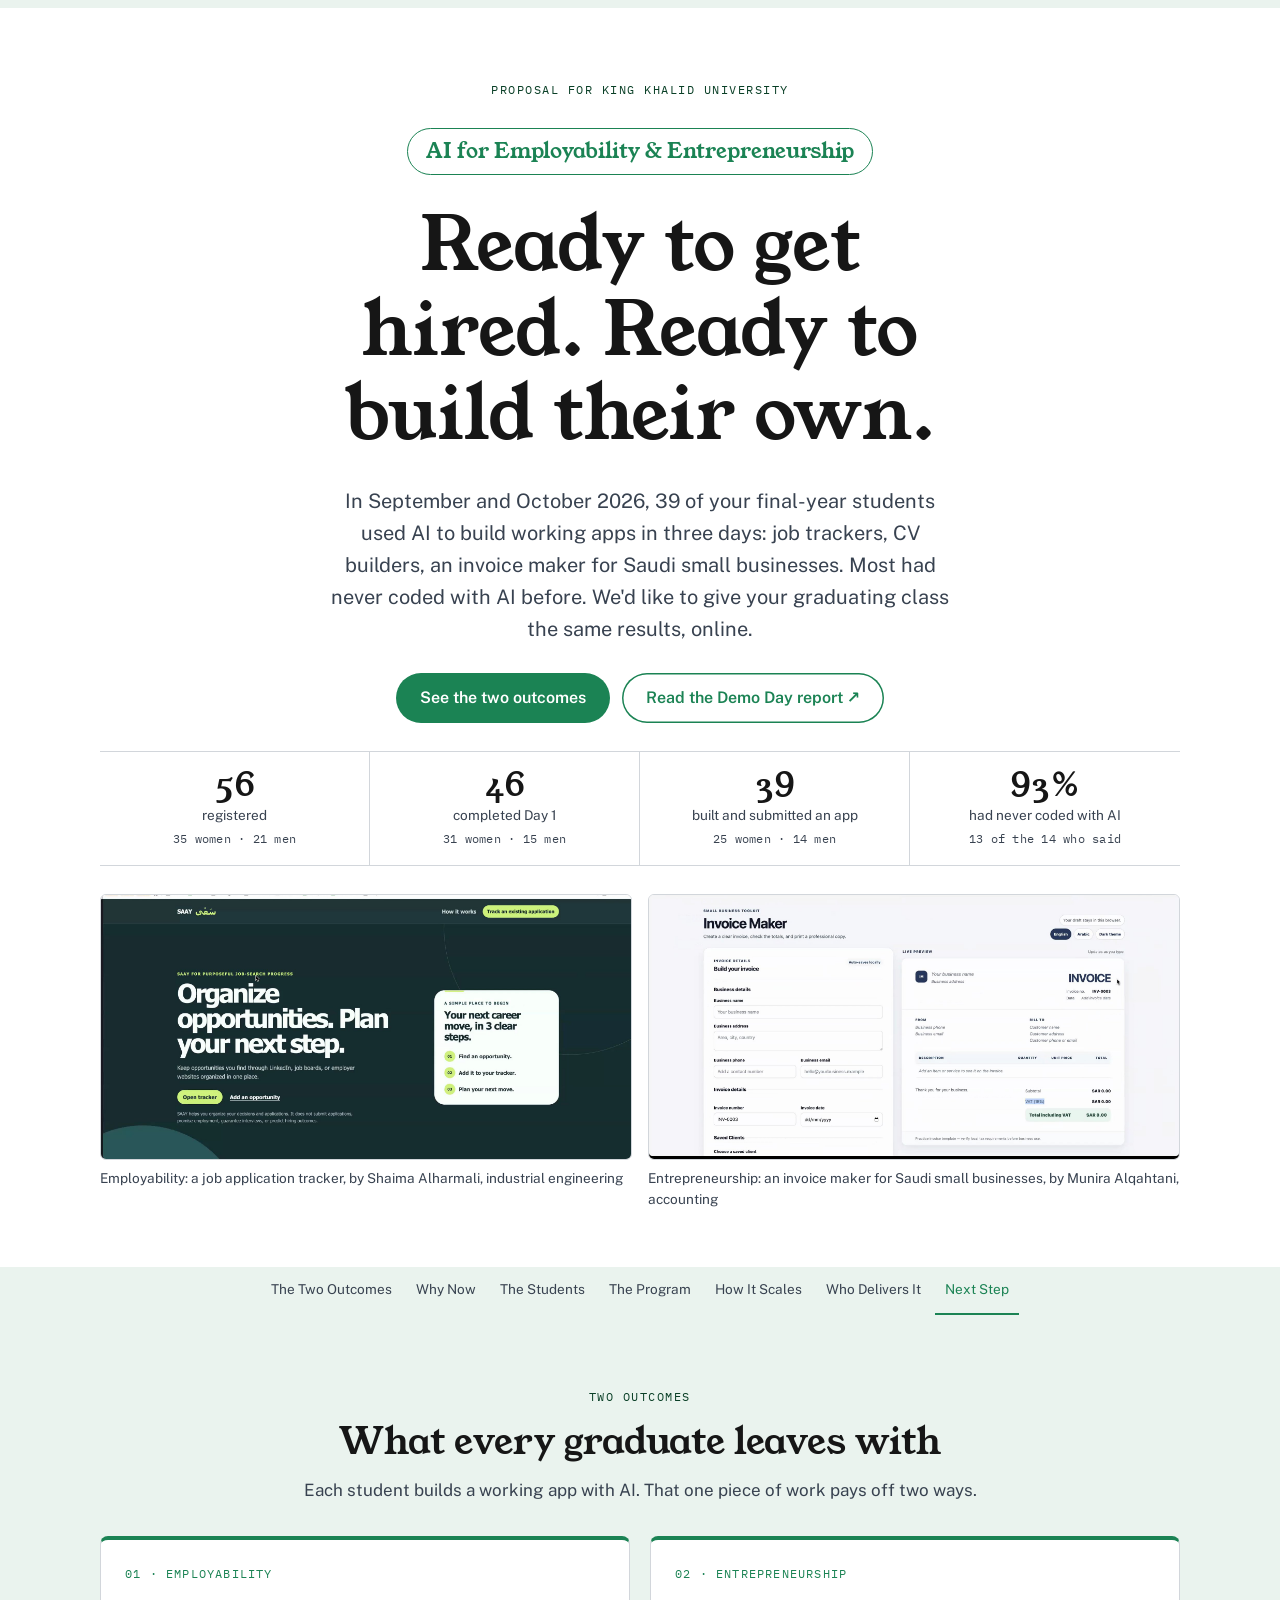
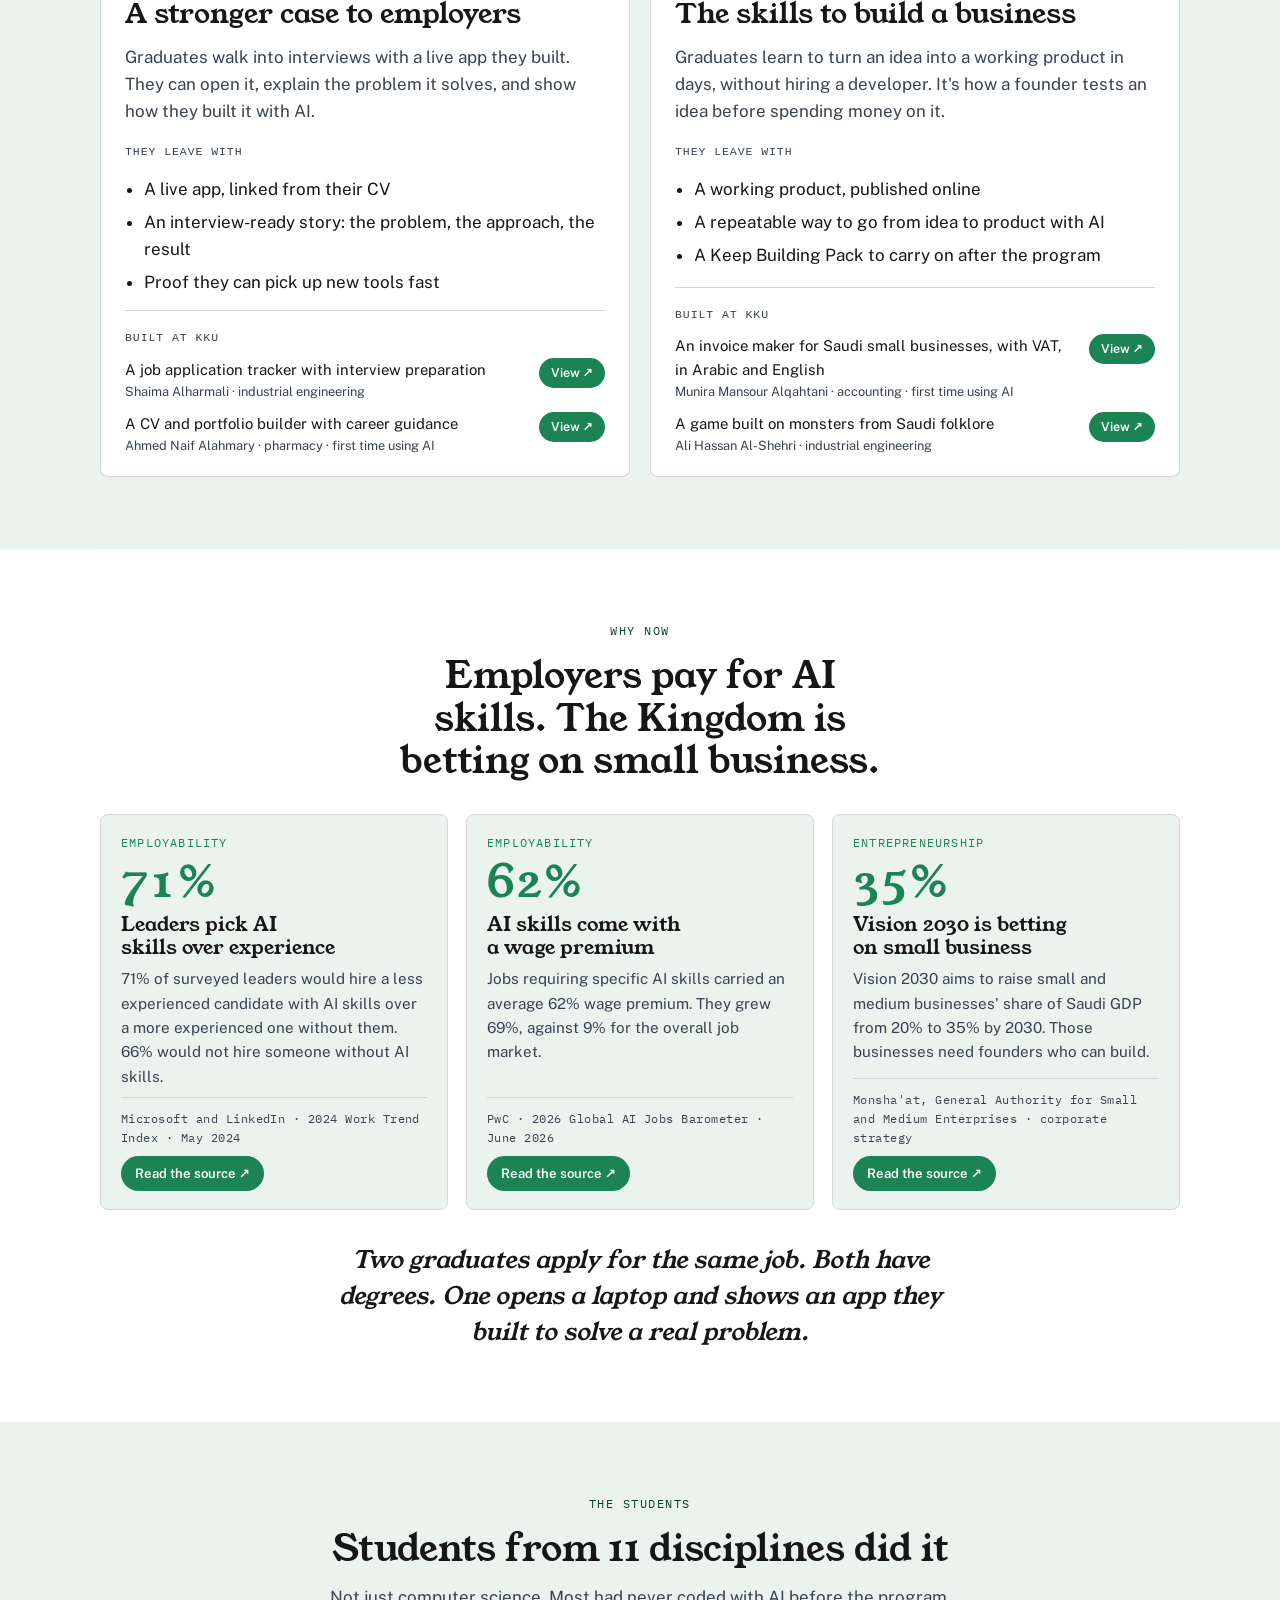
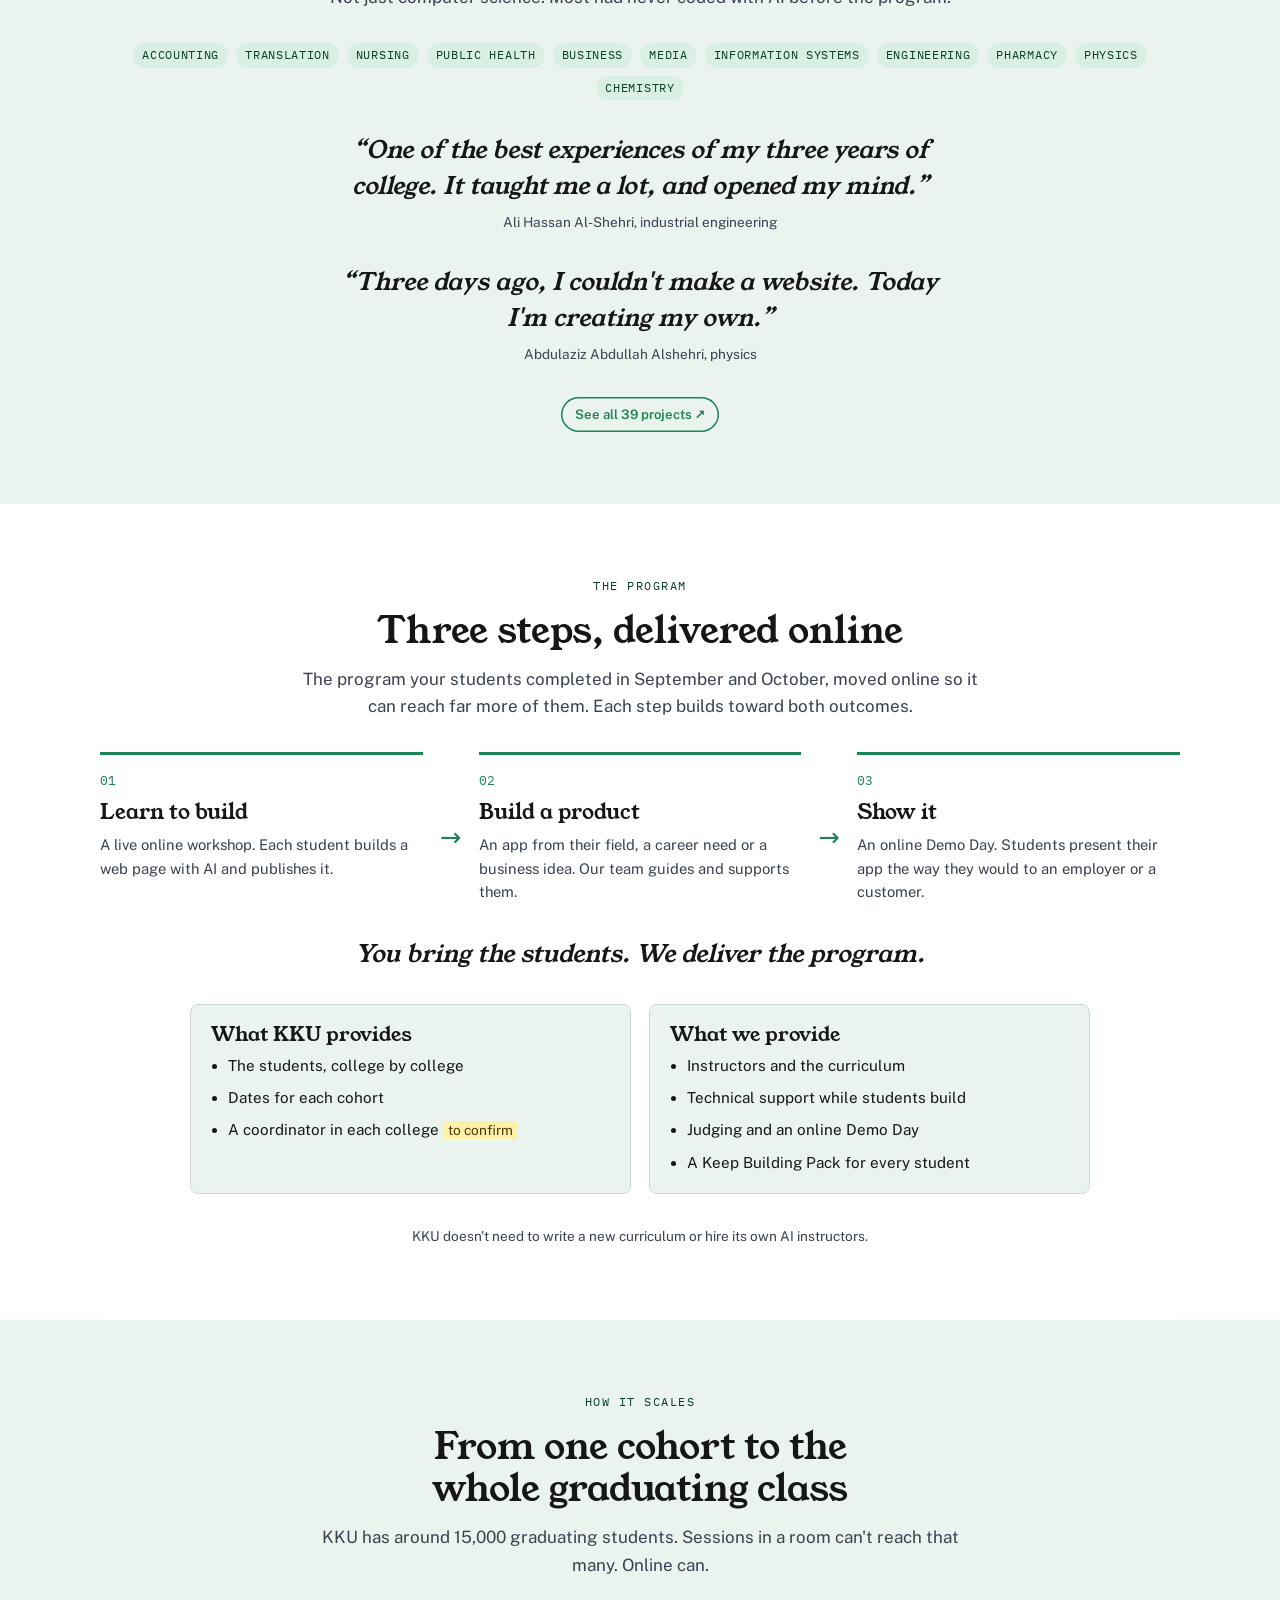
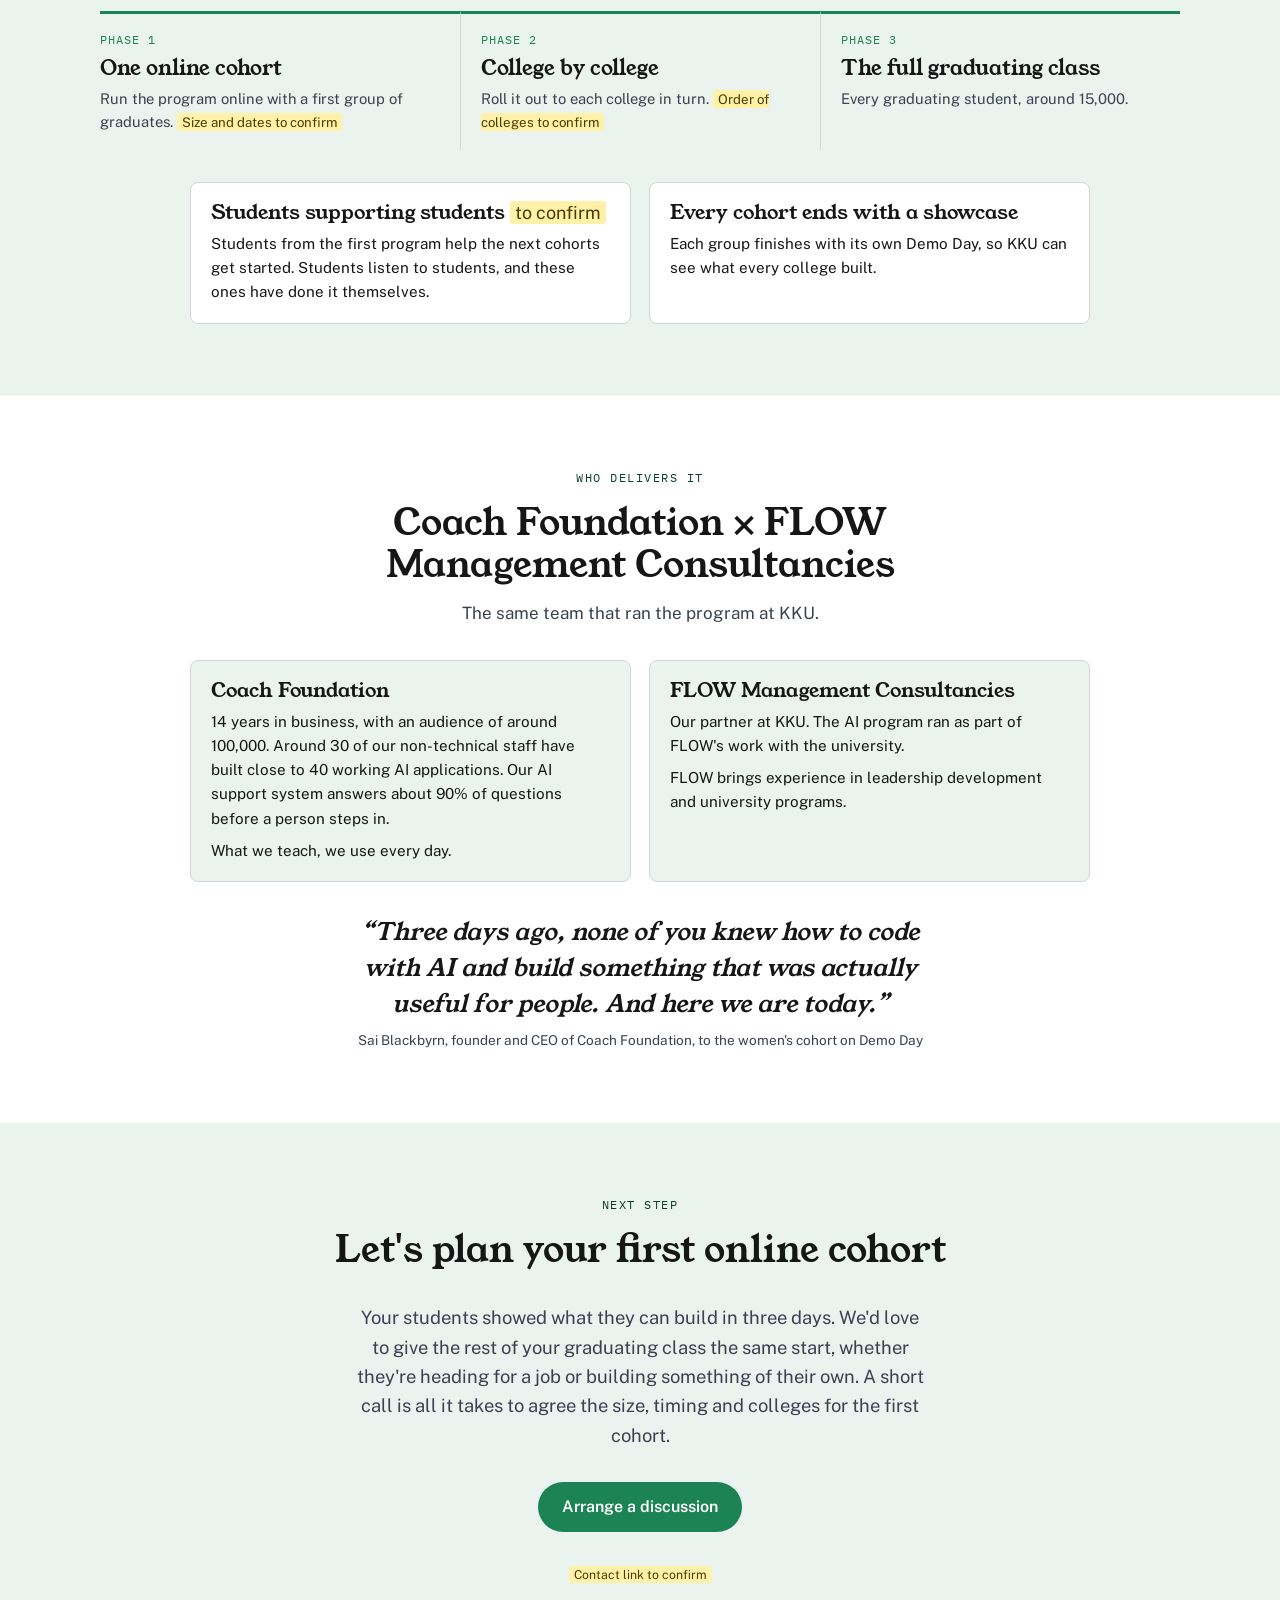
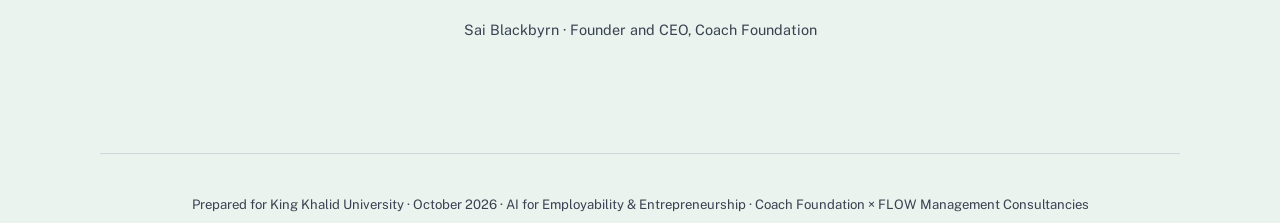
==== commit 3fb2a60a: "Reframe KKU page around employability and entrepreneurship Rename the program to AI for Employabilit" ====
--- a/kku/index.html
+++ b/kku/index.html
@@ -3,11 +3,11 @@
 <head>
 <meta charset="utf-8">
 <meta name="viewport" content="width=device-width, initial-scale=1, viewport-fit=cover">
-<title>AI Readiness Program · King Khalid University</title>
-<meta name="description" content="39 King Khalid University students built working apps with AI in three days. A proposal to bring the program to KKU's graduating class, online.">
+<title>AI for Employability &amp; Entrepreneurship · King Khalid University</title>
+<meta name="description" content="39 King Khalid University students used AI to build working apps in three days. A proposal to give KKU's graduating class two outcomes: a stronger case to employers, and the skills to build a business.">
 <meta name="robots" content="noindex, nofollow">
 <meta property="og:type" content="website">
-<meta property="og:title" content="AI Readiness Program for King Khalid University">
+<meta property="og:title" content="AI for Employability &amp; Entrepreneurship · Proposal for King Khalid University">
 <meta property="og:description" content="39 KKU students built working apps with AI in three days. A proposal to bring the program to the graduating class, online.">
 <meta property="og:url" content="https://saifai.github.io/ai-readiness/kku/">
 <meta property="og:image" content="https://saifai.github.io/ai-readiness/assets/img/b-ali-2.jpg">
@@ -21,15 +21,16 @@
 <div class="wrap">
 
 <header class="hero" id="top">
-  <div class="eyebrow">Proposal for King Khalid University · AI Readiness Program</div>
-  <h1>Every KKU graduate, ready to build with AI</h1>
-  <p class="lede">In September and October 2026, 39 of your final-year students built a working app of their own with AI, in three days. Most had never coded with AI before. We'd like to bring the same program to your graduating class, online.</p>
+  <div class="eyebrow">Proposal for King Khalid University</div>
+  <span class="pname">AI for Employability &amp; Entrepreneurship</span>
+  <h1>Ready to get hired. Ready to build their own.</h1>
+  <p class="lede">In September and October 2026, 39 of your final-year students used AI to build working apps in three days: job trackers, CV builders, an invoice maker for Saudi small businesses. Most had never coded with AI before. We'd like to give your graduating class the same results, online.</p>
   <div class="cta">
-    <a class="btn lg" href="#program">See the plan</a>
+    <a class="btn lg" href="#outcomes">See the two outcomes</a>
     <a class="btn lg ghost" href="https://saifai.github.io/kku-ai-hackathon-report/" target="_blank" rel="noopener">Read the Demo Day report ↗</a>
   </div>
   <!-- VIDEO: once the video is ready, add it here:
-       <div class="video"><iframe src="VIDEO_EMBED_URL" title="AI Readiness Program" allow="fullscreen" loading="lazy"></iframe></div> -->
+       <div class="video"><iframe src="VIDEO_EMBED_URL" title="AI for Employability & Entrepreneurship" allow="fullscreen" loading="lazy"></iframe></div> -->
   <div class="facts">
     <div><b>56</b><span>registered<small>35 women · 21 men</small></span></div>
     <div><b>46</b><span>completed Day 1<small>31 women · 15 men</small></span></div>
@@ -37,65 +38,100 @@
     <div><b>93%</b><span>had never coded with AI<small>13 of the 14 who said</small></span></div>
   </div>
   <div class="cover-figs">
-    <figure><img src="../assets/img/z-shaima-1.jpg" alt="SAAY, a job application tracker by Shaima Alharmali"><figcaption>Job application tracker, by Shaima Alharmali, industrial engineering</figcaption></figure>
-    <figure><img src="../assets/img/b-ali-2.jpg" alt="Village Guardians, a game by Ali Hassan Al-Shehri"><figcaption>Village Guardians, a game by Ali Hassan Al-Shehri, industrial engineering</figcaption></figure>
+    <figure><img src="../assets/img/z-shaima-1.jpg" alt="SAAY, a job application tracker by Shaima Alharmali"><figcaption>Employability: a job application tracker, by Shaima Alharmali, industrial engineering</figcaption></figure>
+    <figure><img src="../assets/img/z-munira-1.jpg" alt="An invoice maker for Saudi small businesses by Munira Mansour Alqahtani"><figcaption>Entrepreneurship: an invoice maker for Saudi small businesses, by Munira Alqahtani, accounting</figcaption></figure>
   </div>
 </header>
 
 <nav class="toc" aria-label="Sections"><ol>
-  <li><a href="#built">What They Built</a></li>
-  <li><a href="#employers">Why It Matters</a></li>
+  <li><a href="#outcomes">The Two Outcomes</a></li>
+  <li><a href="#evidence">Why Now</a></li>
+  <li><a href="#students">The Students</a></li>
   <li><a href="#program">The Program</a></li>
   <li><a href="#rollout">How It Scales</a></li>
   <li><a href="#team">Who Delivers It</a></li>
   <li><a href="#next">Next Step</a></li>
 </ol></nav>
 
-<section id="built">
-  <div class="stack col">
-    <div class="eyebrow">What your students built</div>
-    <h2>Their degree plus AI became a working app</h2>
-    <p class="muted">Students from 11 disciplines turned what they study into apps people can use. Here are four. Each one is live.</p>
-  </div>
-  <div class="eq">
-    <div class="eq-row head" aria-hidden="true"><span>Their degree</span><span></span><span>Their new skill</span><span></span><span>What they built</span></div>
-    <div class="eq-row"><span class="deg">Accounting</span><span class="op">+</span><span class="ai">Building with AI</span><span class="op is">=</span><span class="out"><span>An invoice maker that adds Saudi VAT<small>Munira Mansour Alqahtani · first time using AI</small></span><a class="btn" href="https://aishifttraining.github.io/munira-invoice-maker/" target="_blank" rel="noopener">View ↗</a></span></div>
-    <div class="eq-row"><span class="deg">Industrial engineering</span><span class="op">+</span><span class="ai">Building with AI</span><span class="op is">=</span><span class="out"><span>A job application tracker with interview preparation<small>Shaima Alharmali</small></span><a class="btn" href="https://shaimaalharmali.github.io/kku-hackathon-project/" target="_blank" rel="noopener">View ↗</a></span></div>
-    <div class="eq-row"><span class="deg">Public health</span><span class="op">+</span><span class="ai">Building with AI</span><span class="op is">=</span><span class="out"><span>A game that teaches children about diabetes<small>Enas Alhassan Alhazmi</small></span><a class="btn" href="https://enasalhazmi.github.io/kku-site/" target="_blank" rel="noopener">View ↗</a></span></div>
-    <div class="eq-row"><span class="deg">Industrial engineering</span><span class="op">+</span><span class="ai">Building with AI</span><span class="op is">=</span><span class="out"><span>A game built on monsters from Saudi folklore<small>Ali Hassan Al-Shehri</small></span><a class="btn" href="https://aishifttraining.github.io/ali-asir-game/" target="_blank" rel="noopener">View ↗</a></span></div>
+<section id="outcomes">
+  <div class="stack col">
+    <div class="eyebrow">Two outcomes</div>
+    <h2>What every graduate leaves with</h2>
+    <p class="muted">Each student builds a working app with AI. That one piece of work pays off two ways.</p>
+  </div>
+  <div class="outcomes">
+    <div class="outcome">
+      <span class="tag">01 · Employability</span>
+      <h3>A stronger case to employers</h3>
+      <p>Graduates walk into interviews with a live app they built. They can open it, explain the problem it solves, and show how they built it with AI.</p>
+      <h4>They leave with</h4>
+      <ul>
+        <li>A live app, linked from their CV</li>
+        <li>An interview-ready story: the problem, the approach, the result</li>
+        <li>Proof they can pick up new tools fast</li>
+      </ul>
+      <div class="made">
+        <h4>Built at KKU</h4>
+        <div><span>A job application tracker with interview preparation<small>Shaima Alharmali · industrial engineering</small></span><a class="btn" href="https://shaimaalharmali.github.io/kku-hackathon-project/" target="_blank" rel="noopener">View ↗</a></div>
+        <div><span>A CV and portfolio builder with career guidance<small>Ahmed Naif Alahmary · pharmacy · first time using AI</small></span><a class="btn" href="https://ahmed-naif.github.io/kku-hackathon-project/" target="_blank" rel="noopener">View ↗</a></div>
+      </div>
+    </div>
+    <div class="outcome">
+      <span class="tag">02 · Entrepreneurship</span>
+      <h3>The skills to build a business</h3>
+      <p>Graduates learn to turn an idea into a working product in days, without hiring a developer. It's how a founder tests an idea before spending money on it.</p>
+      <h4>They leave with</h4>
+      <ul>
+        <li>A working product, published online</li>
+        <li>A repeatable way to go from idea to product with AI</li>
+        <li>A Keep Building Pack to carry on after the program</li>
+      </ul>
+      <div class="made">
+        <h4>Built at KKU</h4>
+        <div><span>An invoice maker for Saudi small businesses, with VAT, in Arabic and English<small>Munira Mansour Alqahtani · accounting · first time using AI</small></span><a class="btn" href="https://aishifttraining.github.io/munira-invoice-maker/" target="_blank" rel="noopener">View ↗</a></div>
+        <div><span>A game built on monsters from Saudi folklore<small>Ali Hassan Al-Shehri · industrial engineering</small></span><a class="btn" href="https://aishifttraining.github.io/ali-asir-game/" target="_blank" rel="noopener">View ↗</a></div>
+      </div>
+    </div>
+  </div>
+</section>
+
+<section id="evidence" class="alt">
+  <div class="stack col">
+    <div class="eyebrow">Why now</div>
+    <h2>Employers pay for AI skills. The Kingdom is betting on small business.</h2>
+  </div>
+  <div class="obs three proof">
+    <div class="card"><span class="tag">Employability</span><b>71%</b><h3>Leaders pick AI skills over experience</h3><p>71% of surveyed leaders would hire a less experienced candidate with AI skills over a more experienced one without them. 66% would not hire someone without AI skills.</p><span class="src">Microsoft and LinkedIn · 2024 Work Trend Index · May 2024</span><a class="btn" href="https://www.microsoft.com/en-us/worklab/work-trend-index/ai-at-work-is-here-now-comes-the-hard-part" target="_blank" rel="noopener">Read the source ↗</a></div>
+    <div class="card"><span class="tag">Employability</span><b>62%</b><h3>AI skills come with a wage premium</h3><p>Jobs requiring specific AI skills carried an average 62% wage premium. They grew 69%, against 9% for the overall job market.</p><span class="src">PwC · 2026 Global AI Jobs Barometer · June 2026</span><a class="btn" href="https://www.pwc.com/gx/en/news-room/press-releases/2026/pwc-2026-ai-jobs-barometer.html" target="_blank" rel="noopener">Read the source ↗</a></div>
+    <div class="card"><span class="tag">Entrepreneurship</span><b>35%</b><h3>Vision 2030 is betting on small business</h3><p>Vision 2030 aims to raise small and medium businesses' share of Saudi GDP from 20% to 35% by 2030. Those businesses need founders who can build.</p><span class="src">Monsha'at, General Authority for Small and Medium Enterprises · corporate strategy</span><a class="btn" href="https://www.monshaat.gov.sa/sites/default/files/2023-01/Monsha%27at%20corporate%20strategy_English_v5.pdf" target="_blank" rel="noopener">Read the source ↗</a></div>
+  </div>
+  <blockquote class="lead-quote">Two graduates apply for the same job. Both have degrees. One opens a laptop and shows an app they built to solve a real problem.</blockquote>
+</section>
+
+<section id="students">
+  <div class="stack col">
+    <div class="eyebrow">The students</div>
+    <h2>Students from 11 disciplines did it</h2>
+    <p class="muted">Not just computer science. Most had never coded with AI before the program.</p>
+  </div>
+  <div class="pills">
+    <span class="pill">Accounting</span><span class="pill">Translation</span><span class="pill">Nursing</span><span class="pill">Public health</span><span class="pill">Business</span><span class="pill">Media</span><span class="pill">Information systems</span><span class="pill">Engineering</span><span class="pill">Pharmacy</span><span class="pill">Physics</span><span class="pill">Chemistry</span>
   </div>
   <blockquote class="lead-quote">“One of the best experiences of my three years of college. It taught me a lot, and opened my mind.”<cite>Ali Hassan Al-Shehri, industrial engineering</cite></blockquote>
   <blockquote class="lead-quote">“Three days ago, I couldn't make a website. Today I'm creating my own.”<cite>Abdulaziz Abdullah Alshehri, physics</cite></blockquote>
-  <div class="pills">
-    <span class="pill">Accounting</span><span class="pill">Translation</span><span class="pill">Nursing</span><span class="pill">Public health</span><span class="pill">Business</span><span class="pill">Media</span><span class="pill">Information systems</span><span class="pill">Engineering</span><span class="pill">Pharmacy</span><span class="pill">Physics</span><span class="pill">Chemistry</span>
-  </div>
   <div class="cta"><a class="btn ghost" href="https://saifai.github.io/kku-ai-hackathon-report/#projects" target="_blank" rel="noopener">See all 39 projects ↗</a></div>
 </section>
 
-<section id="employers" class="alt">
-  <div class="stack col">
-    <div class="eyebrow">Why it matters</div>
-    <h2>Employers now hire for AI skills</h2>
-    <p class="muted">A degree gets a graduate the interview. Showing something they built with AI is what sets them apart.</p>
-  </div>
-  <div class="obs three proof">
-    <div class="card"><b>69%</b><h3>AI jobs are growing seven times faster than the market</h3><p>Jobs requiring specific AI skills grew 69%, versus 9% for the overall job market, and carried an average 62% wage premium.</p><span class="src">PwC · 2026 Global AI Jobs Barometer · June 2026</span><a class="btn" href="https://www.pwc.com/gx/en/news-room/press-releases/2026/pwc-2026-ai-jobs-barometer.html" target="_blank" rel="noopener">Read the source ↗</a></div>
-    <div class="card"><b>23%</b><h3>AI skills out-earn a master's degree</h3><p>AI skills carried a 23% wage premium in UK job vacancies, against 13% for a master's degree.</p><span class="src">Oxford Internet Institute, University of Oxford · March 2025</span><a class="btn" href="https://www.ox.ac.uk/news/2025-03-04-skills-based-hiring-driving-salary-premiums-ai-sector-employers-face-talent-shortage" target="_blank" rel="noopener">Read the source ↗</a></div>
-    <div class="card"><b>71%</b><h3>Leaders pick AI skills over experience</h3><p>71% of surveyed leaders would hire a less experienced candidate with AI skills over a more experienced one without them. 66% would not hire someone without AI skills.</p><span class="src">Microsoft and LinkedIn · 2024 Work Trend Index · May 2024</span><a class="btn" href="https://www.microsoft.com/en-us/worklab/work-trend-index/ai-at-work-is-here-now-comes-the-hard-part" target="_blank" rel="noopener">Read the source ↗</a></div>
-  </div>
-  <blockquote class="lead-quote">Two graduates apply for the same job. Both have degrees. One opens a laptop and shows an app they built to solve a real problem.</blockquote>
-</section>
-
-<section id="program">
-  <div class="stack col">
-    <div class="eyebrow">The program for your graduates</div>
+<section id="program" class="alt">
+  <div class="stack col">
+    <div class="eyebrow">The program</div>
     <h2>Three steps, delivered online</h2>
-    <p class="muted">The same program your students completed in September and October, moved online so it can reach far more of them.</p>
+    <p class="muted">The program your students completed in September and October, moved online so it can reach far more of them. Each step builds toward both outcomes.</p>
   </div>
   <div class="flow">
     <div><b>Learn to build</b><p>A live online workshop. Each student builds a web page with AI and publishes it.</p></div>
-    <div><b>Build their own app</b><p>Something from their field, their career or a real problem. Our team guides and supports them.</p></div>
-    <div><b>Show what they built</b><p>An online Demo Day, where students demonstrate their app to the judges.</p></div>
+    <div><b>Build a product</b><p>An app from their field, a career need or a business idea. Our team guides and supports them.</p></div>
+    <div><b>Show it</b><p>An online Demo Day. Students present their app the way they would to an employer or a customer.</p></div>
   </div>
   <blockquote class="lead-quote">You bring the students. We deliver the program.</blockquote>
   <div class="obs pair">
@@ -114,7 +150,7 @@
   <p class="note">KKU doesn't need to write a new curriculum or hire its own AI instructors.</p>
 </section>
 
-<section id="rollout" class="alt">
+<section id="rollout">
   <div class="stack col">
     <div class="eyebrow">How it scales</div>
     <h2>From one cohort to the whole graduating class</h2>
@@ -131,7 +167,7 @@
   </div>
 </section>
 
-<section id="team">
+<section id="team" class="alt">
   <div class="stack col">
     <div class="eyebrow">Who delivers it</div>
     <h2>Coach Foundation × FLOW Management Consultancies</h2>
@@ -144,12 +180,12 @@
   <blockquote class="lead-quote">“Three days ago, none of you knew how to code with AI and build something that was actually useful for people. And here we are today.”<cite>Sai Blackbyrn, founder and CEO of Coach Foundation, to the women's cohort on Demo Day</cite></blockquote>
 </section>
 
-<section id="next" class="closing alt">
+<section id="next" class="closing">
   <div class="stack col">
     <div class="eyebrow">Next step</div>
     <h2>Let's plan your first online cohort</h2>
   </div>
-  <p class="lede">Your students showed what they can build in three days. We'd love to give the rest of your graduating class the same chance. A short call is all it takes to agree the size, timing and colleges for the first cohort.</p>
+  <p class="lede">Your students showed what they can build in three days. We'd love to give the rest of your graduating class the same start, whether they're heading for a job or building something of their own. A short call is all it takes to agree the size, timing and colleges for the first cohort.</p>
   <div class="cta">
     <a class="btn lg" href="#">Arrange a discussion</a>
   </div>
@@ -157,7 +193,7 @@
   <p class="sig">Sai Blackbyrn · Founder and CEO, Coach Foundation</p>
 </section>
 
-<footer>Prepared for King Khalid University · October 2026 · Coach Foundation × FLOW Management Consultancies</footer>
+<footer>Prepared for King Khalid University · October 2026 · AI for Employability &amp; Entrepreneurship · Coach Foundation × FLOW Management Consultancies</footer>
 
 </div>
 
--- a/assets/site.css
+++ b/assets/site.css
@@ -295,3 +295,22 @@
 .closing .sig { font-size: 0.9rem; color: var(--ink-2); }
 footer { text-align: center; }
 @media print { mark.tbc { background: none; outline: 1px dashed #b08d00; } .video { display: none; } }
+
+/* Program name, shown as a badge in the hero */
+.pname { display: inline-block; font-family: var(--f-display); font-size: clamp(1.05rem, 2.2vw, 1.3rem); color: var(--jacaranda); padding: 6px 18px; border: 1.5px solid var(--jacaranda); border-radius: 999px; }
+
+/* The two outcomes, side by side */
+.outcomes { display: grid; grid-template-columns: repeat(2, minmax(0, 1fr)); gap: 20px; }
+.outcome { background: var(--sheet); border: 1px solid var(--rule); border-top: 4px solid var(--jacaranda); border-radius: 8px; padding: 24px 24px 20px; display: flex; flex-direction: column; gap: 14px; break-inside: avoid; }
+.outcome .tag, .proof .tag { font-family: var(--f-data); font-size: 0.75rem; letter-spacing: 0.1em; text-transform: uppercase; color: var(--jacaranda); }
+.outcome h3 { font-size: clamp(1.4rem, 2.6vw, 1.75rem); }
+.outcome > p { color: var(--ink-2); }
+.outcome h4 { font-family: var(--f-data); font-weight: 500; font-size: 0.72rem; letter-spacing: 0.08em; text-transform: uppercase; color: var(--ink-2); margin: 4px 0 0; }
+.outcome ul { gap: 6px; }
+.made { display: flex; flex-direction: column; gap: 10px; border-top: 1px solid var(--rule); padding-top: 14px; margin-top: auto; }
+.made div { display: flex; align-items: center; justify-content: space-between; gap: 12px; }
+.made span { font-size: 0.93rem; }
+.made small { display: block; color: var(--ink-2); font-size: 0.8rem; }
+.made .btn { flex-shrink: 0; padding: 5px 12px; font-size: 0.78rem; }
+.outcome blockquote { font-size: 1rem; }
+@media (max-width: 820px) { .outcomes { grid-template-columns: 1fr; } }
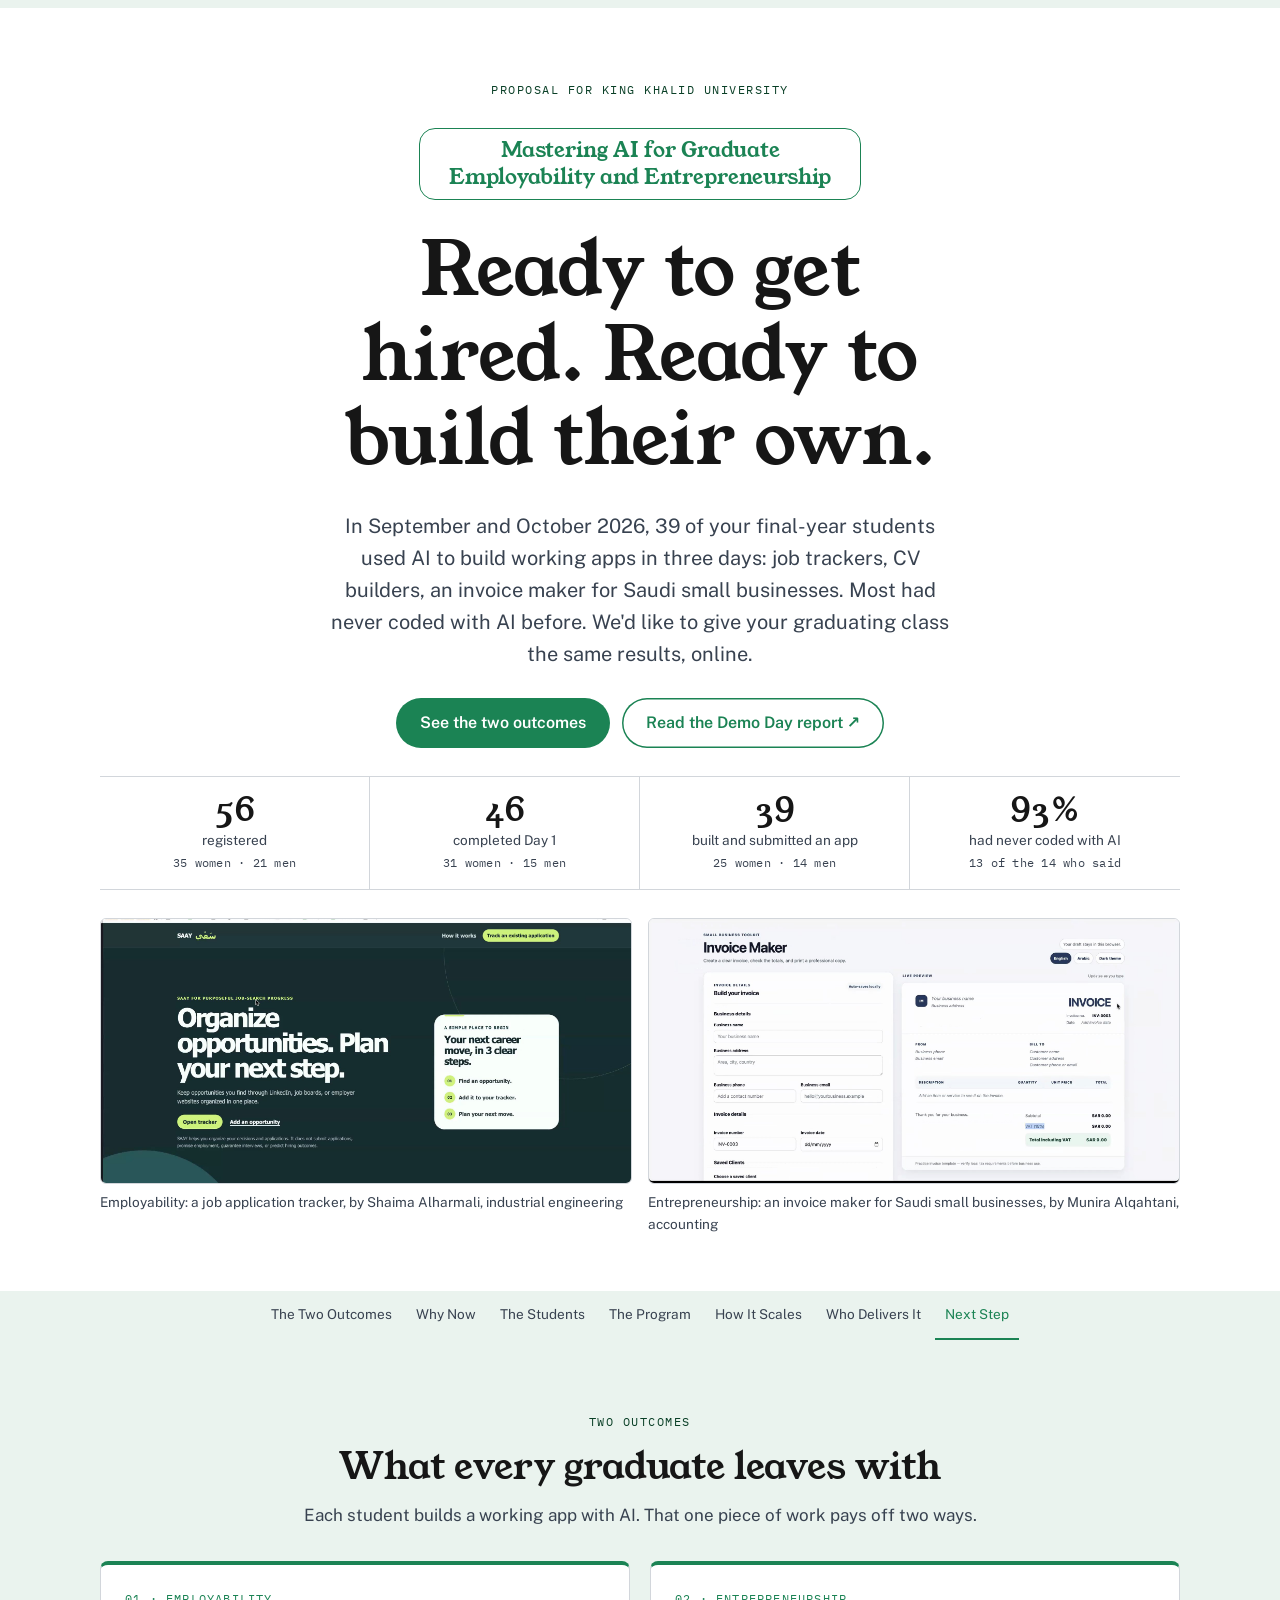
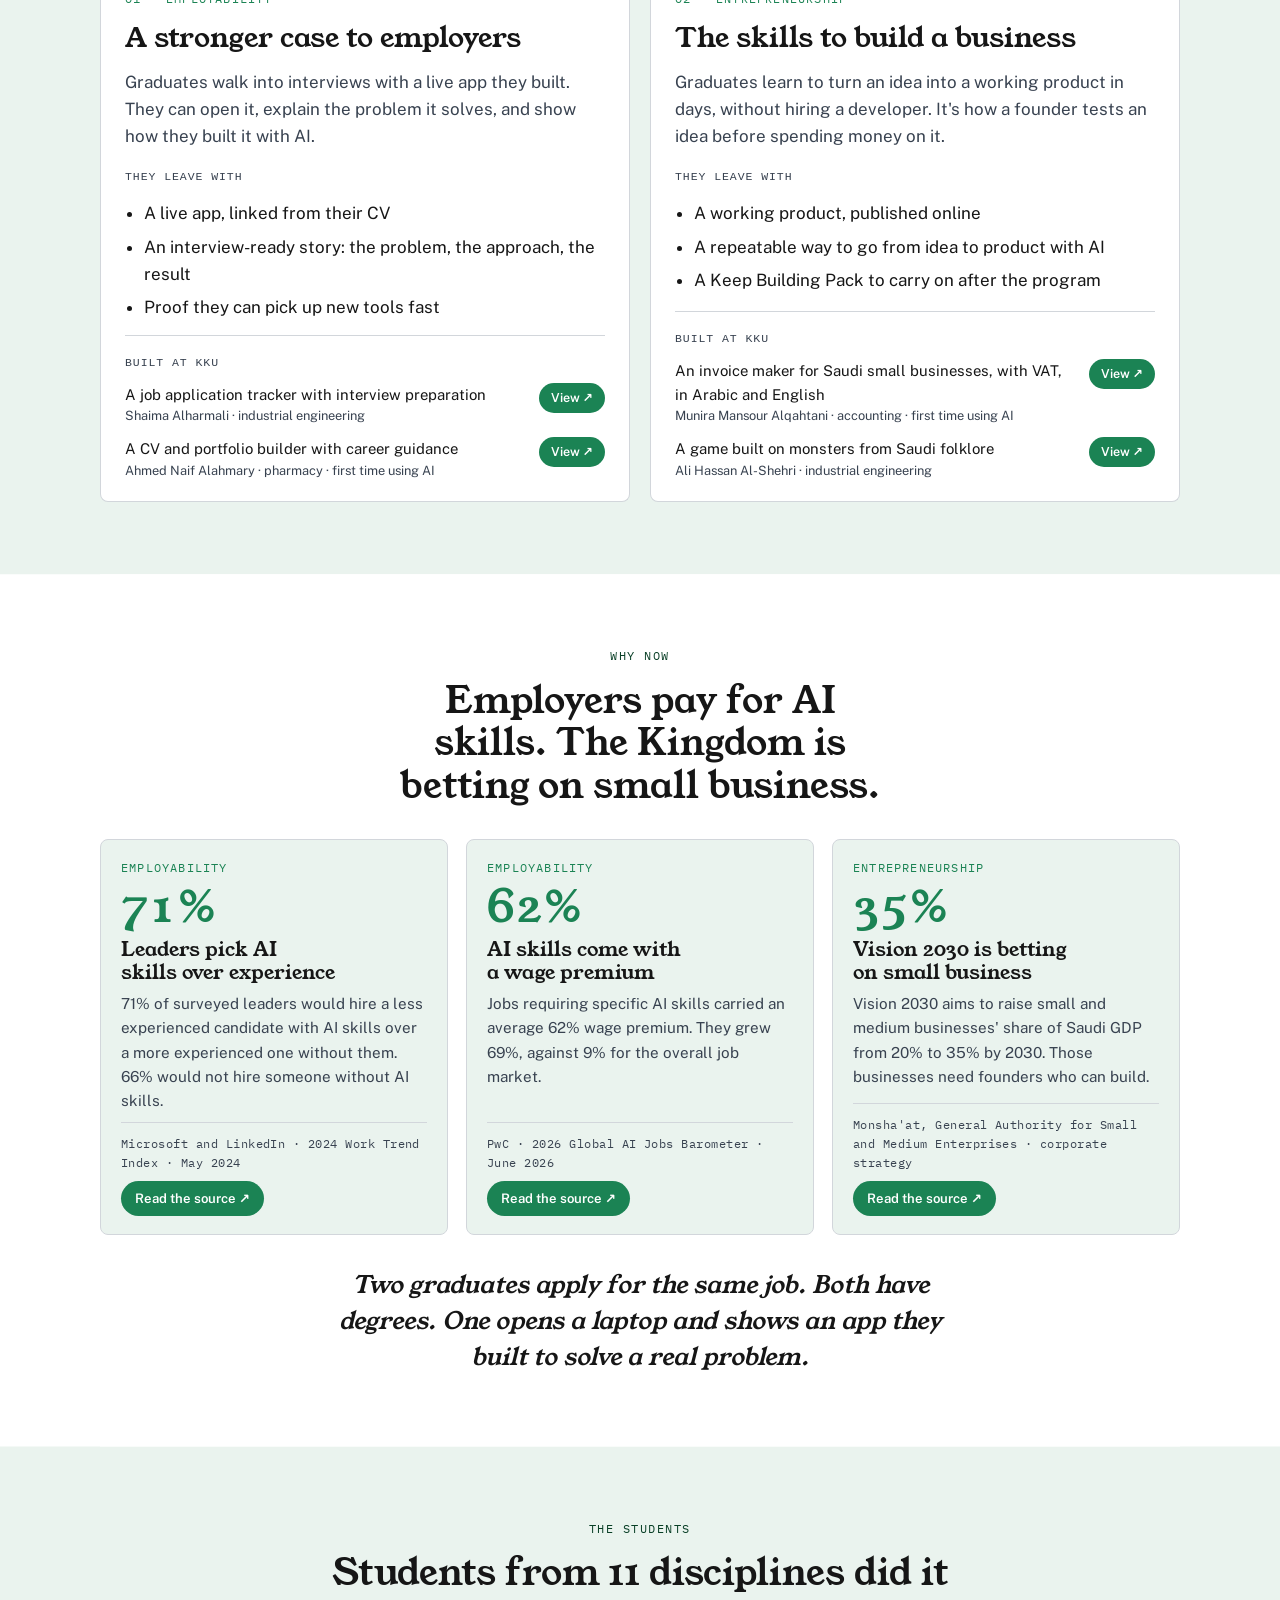
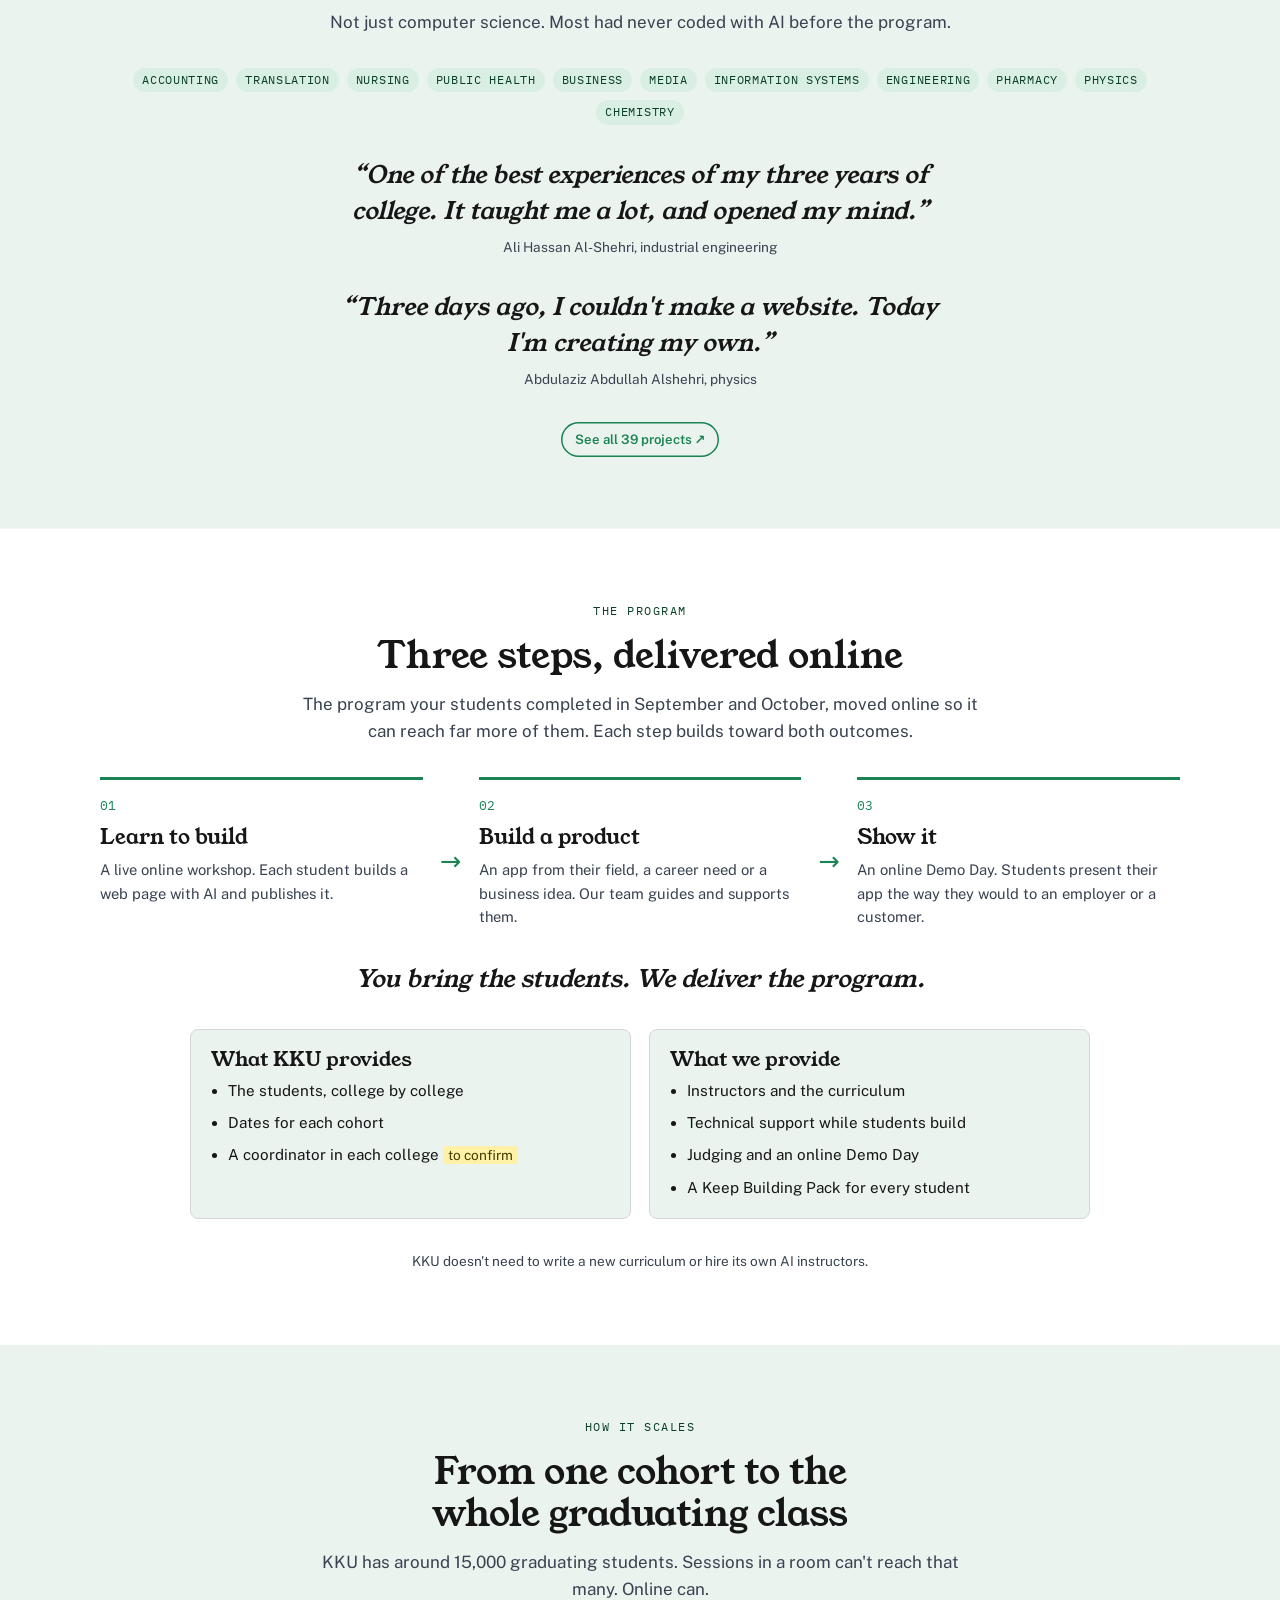
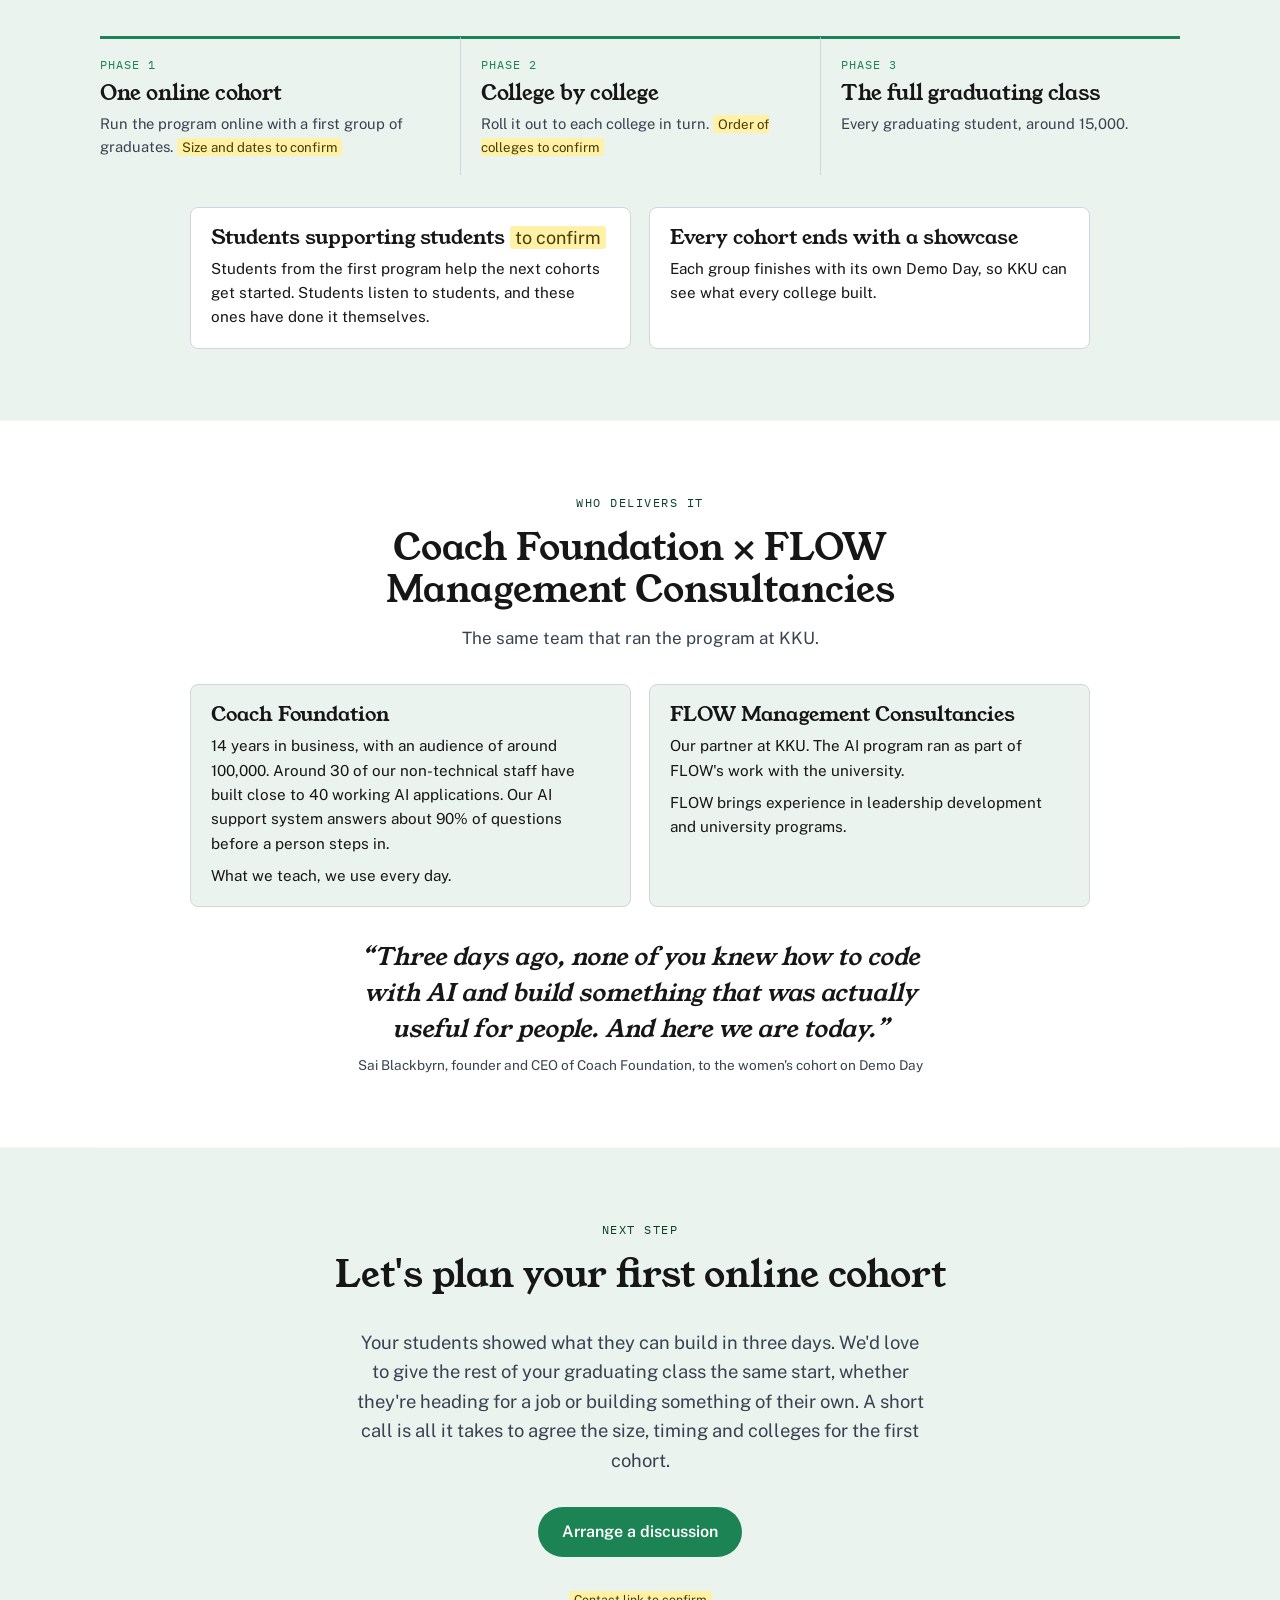
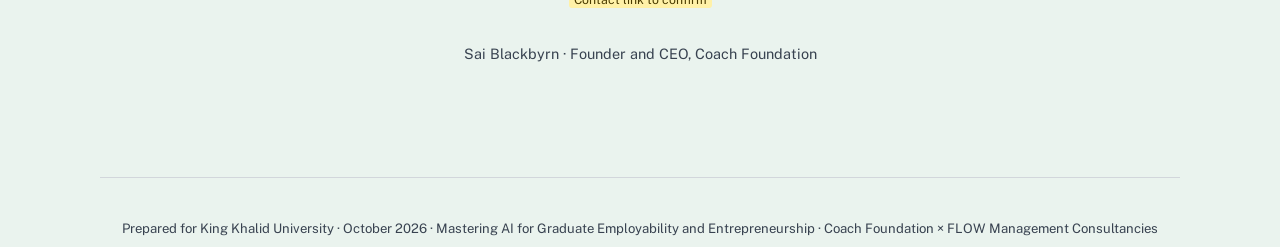
==== commit 7181c43e: "Rename program to Mastering AI for Graduate Employability and Entrepreneurship Co-Authored-By: Claud" ====
--- a/kku/index.html
+++ b/kku/index.html
@@ -3,11 +3,11 @@
 <head>
 <meta charset="utf-8">
 <meta name="viewport" content="width=device-width, initial-scale=1, viewport-fit=cover">
-<title>AI for Employability &amp; Entrepreneurship · King Khalid University</title>
+<title>Mastering AI for Graduate Employability and Entrepreneurship · King Khalid University</title>
 <meta name="description" content="39 King Khalid University students used AI to build working apps in three days. A proposal to give KKU's graduating class two outcomes: a stronger case to employers, and the skills to build a business.">
 <meta name="robots" content="noindex, nofollow">
 <meta property="og:type" content="website">
-<meta property="og:title" content="AI for Employability &amp; Entrepreneurship · Proposal for King Khalid University">
+<meta property="og:title" content="Mastering AI for Graduate Employability and Entrepreneurship · Proposal for King Khalid University">
 <meta property="og:description" content="39 KKU students built working apps with AI in three days. A proposal to bring the program to the graduating class, online.">
 <meta property="og:url" content="https://saifai.github.io/ai-readiness/kku/">
 <meta property="og:image" content="https://saifai.github.io/ai-readiness/assets/img/b-ali-2.jpg">
@@ -22,7 +22,7 @@
 
 <header class="hero" id="top">
   <div class="eyebrow">Proposal for King Khalid University</div>
-  <span class="pname">AI for Employability &amp; Entrepreneurship</span>
+  <span class="pname">Mastering AI for Graduate Employability and Entrepreneurship</span>
   <h1>Ready to get hired. Ready to build their own.</h1>
   <p class="lede">In September and October 2026, 39 of your final-year students used AI to build working apps in three days: job trackers, CV builders, an invoice maker for Saudi small businesses. Most had never coded with AI before. We'd like to give your graduating class the same results, online.</p>
   <div class="cta">
@@ -30,7 +30,7 @@
     <a class="btn lg ghost" href="https://saifai.github.io/kku-ai-hackathon-report/" target="_blank" rel="noopener">Read the Demo Day report ↗</a>
   </div>
   <!-- VIDEO: once the video is ready, add it here:
-       <div class="video"><iframe src="VIDEO_EMBED_URL" title="AI for Employability & Entrepreneurship" allow="fullscreen" loading="lazy"></iframe></div> -->
+       <div class="video"><iframe src="VIDEO_EMBED_URL" title="Mastering AI for Graduate Employability and Entrepreneurship" allow="fullscreen" loading="lazy"></iframe></div> -->
   <div class="facts">
     <div><b>56</b><span>registered<small>35 women · 21 men</small></span></div>
     <div><b>46</b><span>completed Day 1<small>31 women · 15 men</small></span></div>
@@ -193,7 +193,7 @@
   <p class="sig">Sai Blackbyrn · Founder and CEO, Coach Foundation</p>
 </section>
 
-<footer>Prepared for King Khalid University · October 2026 · AI for Employability &amp; Entrepreneurship · Coach Foundation × FLOW Management Consultancies</footer>
+<footer>Prepared for King Khalid University · October 2026 · Mastering AI for Graduate Employability and Entrepreneurship · Coach Foundation × FLOW Management Consultancies</footer>
 
 </div>
 
--- a/assets/site.css
+++ b/assets/site.css
@@ -297,7 +297,7 @@
 @media print { mark.tbc { background: none; outline: 1px dashed #b08d00; } .video { display: none; } }
 
 /* Program name, shown as a badge in the hero */
-.pname { display: inline-block; font-family: var(--f-display); font-size: clamp(1.05rem, 2.2vw, 1.3rem); color: var(--jacaranda); padding: 6px 18px; border: 1.5px solid var(--jacaranda); border-radius: 999px; }
+.pname { display: inline-block; max-width: 34ch; font-family: var(--f-display); font-size: clamp(1.05rem, 2.2vw, 1.3rem); line-height: 1.3; text-wrap: balance; color: var(--jacaranda); padding: 8px 20px; border: 1.5px solid var(--jacaranda); border-radius: 16px; }
 
 /* The two outcomes, side by side */
 .outcomes { display: grid; grid-template-columns: repeat(2, minmax(0, 1fr)); gap: 20px; }
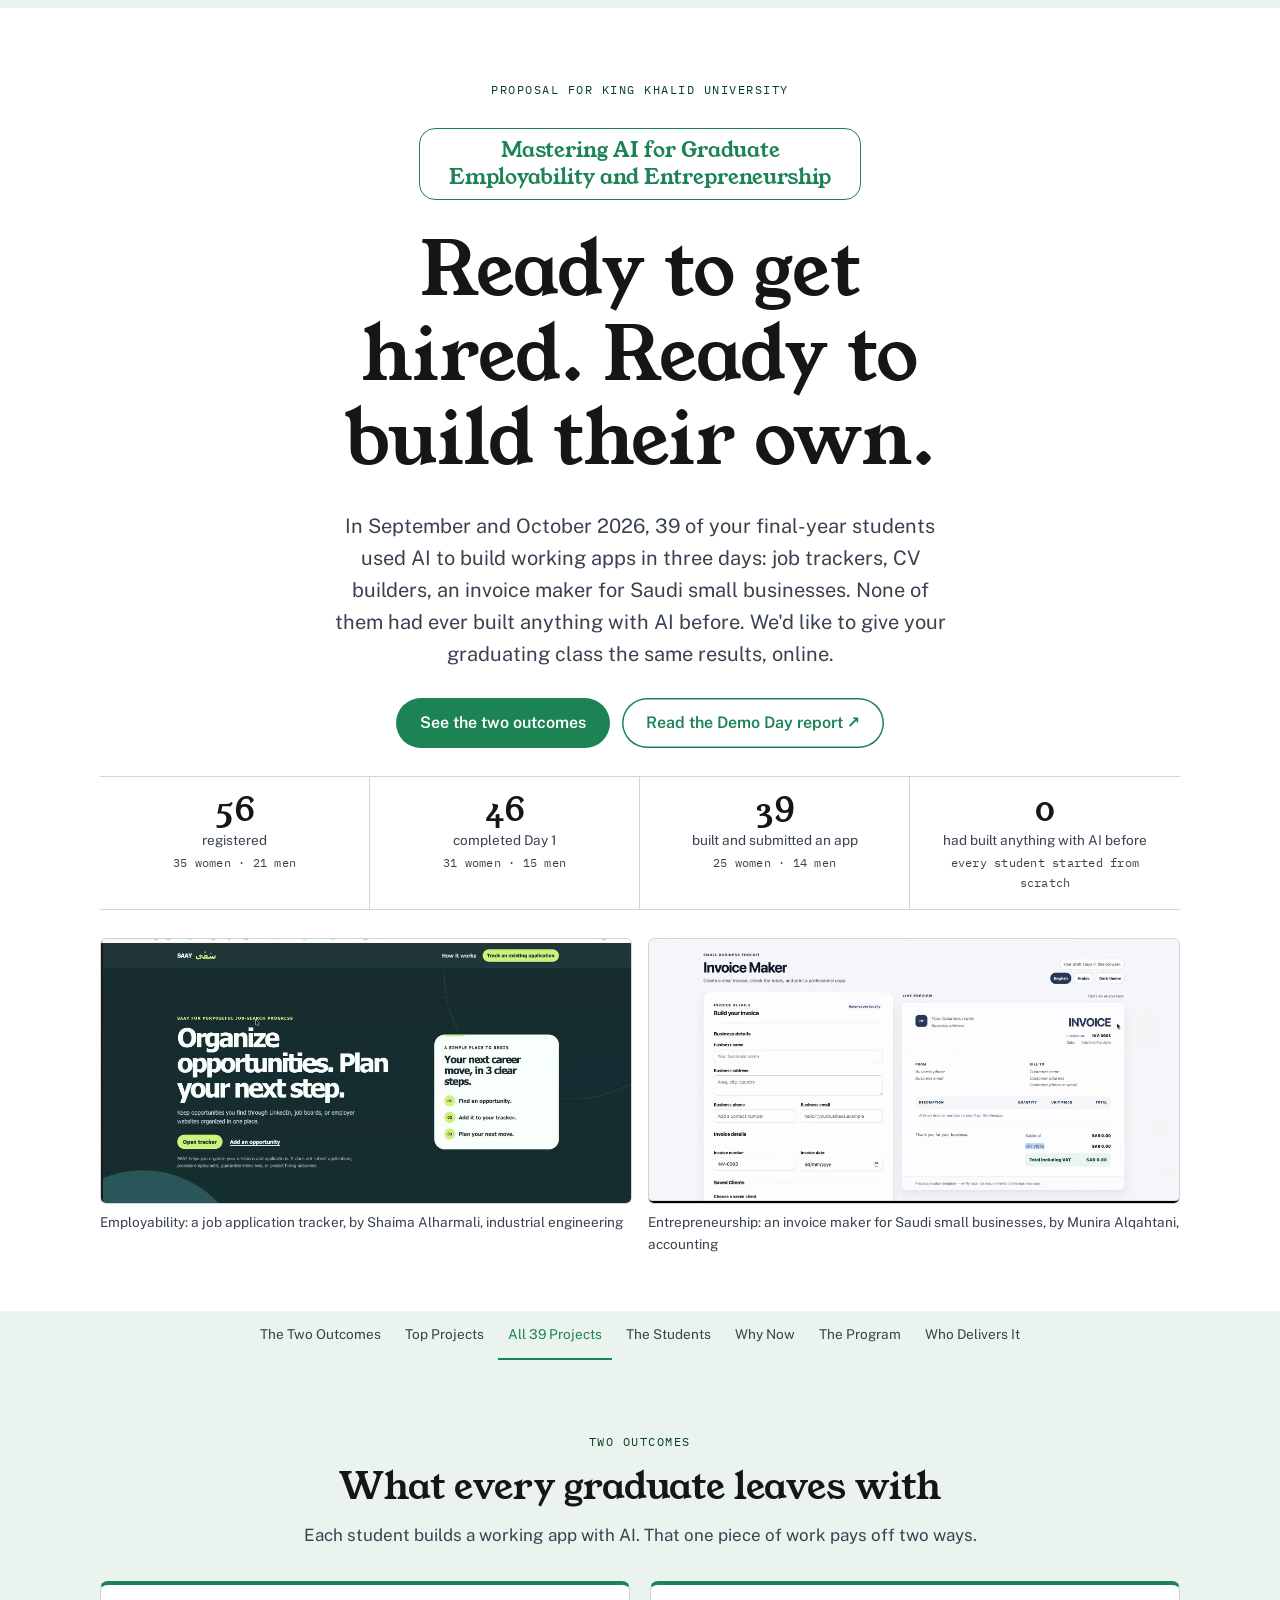
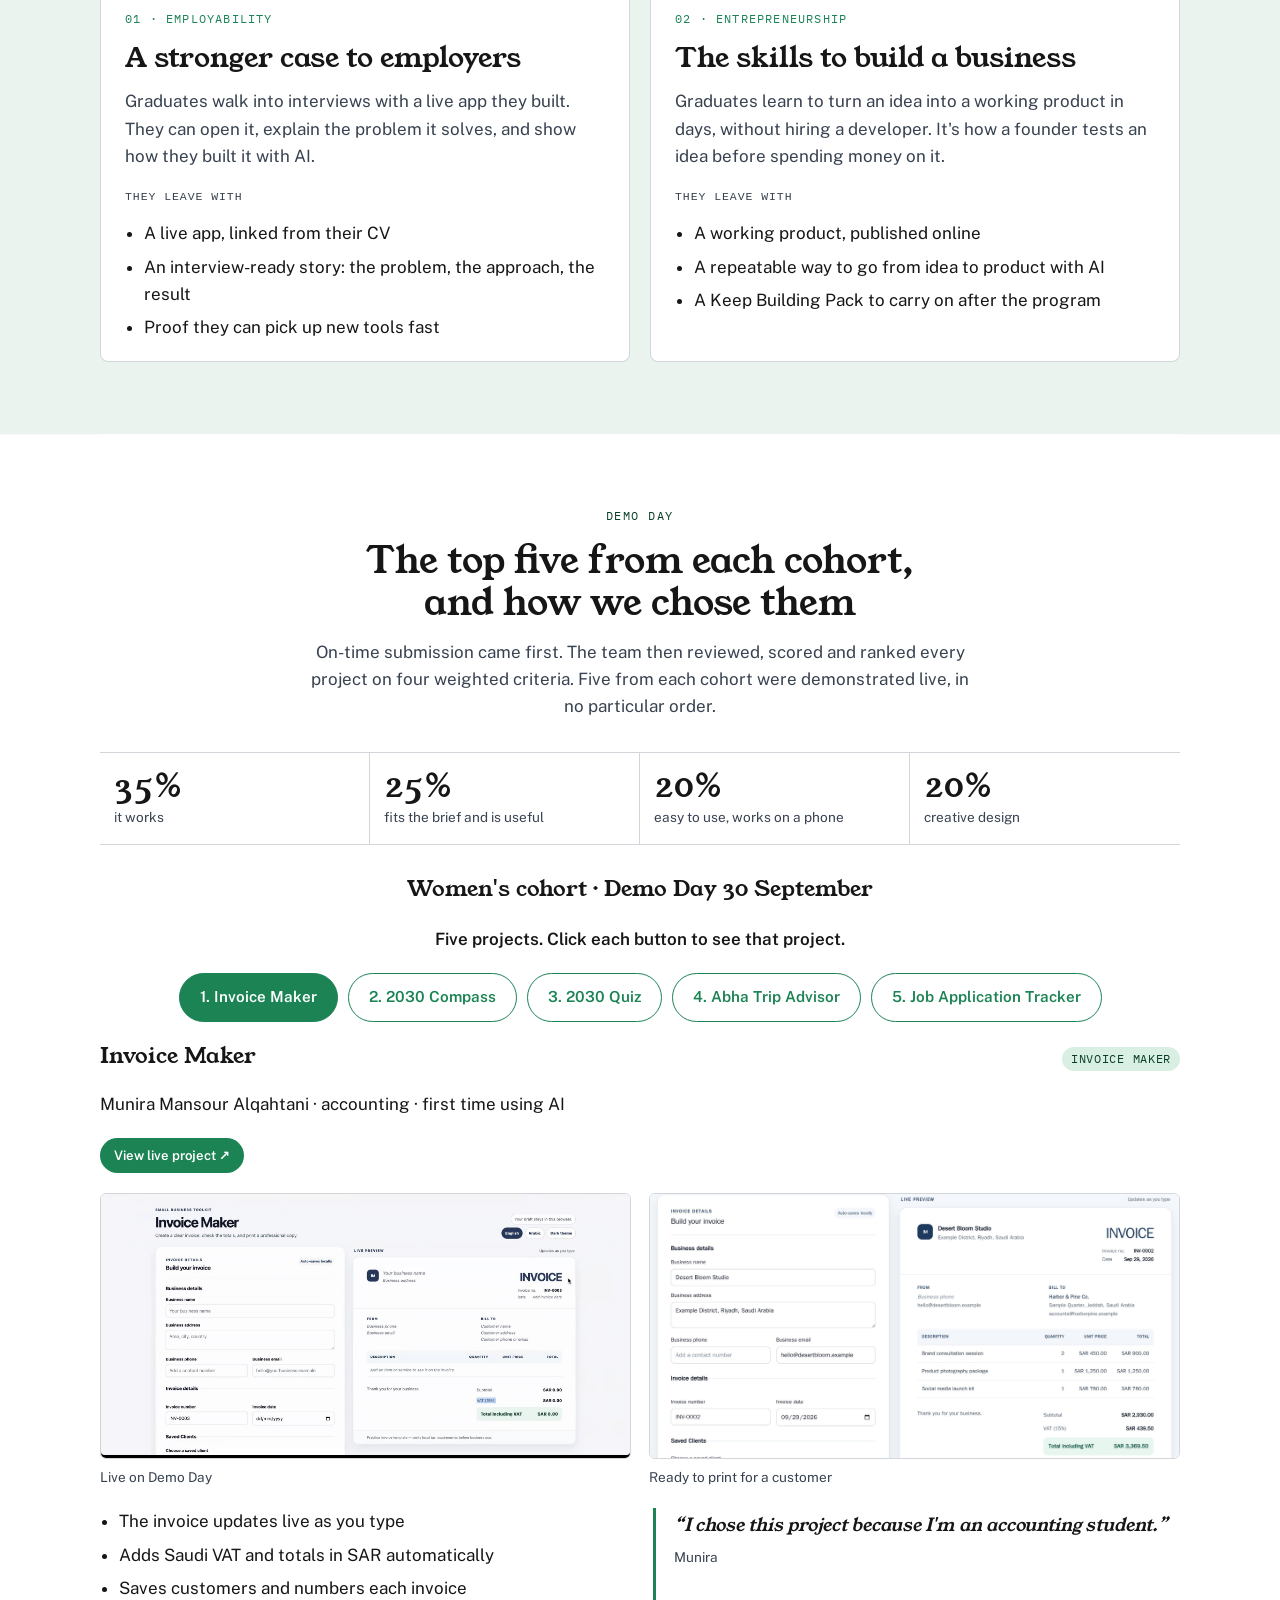
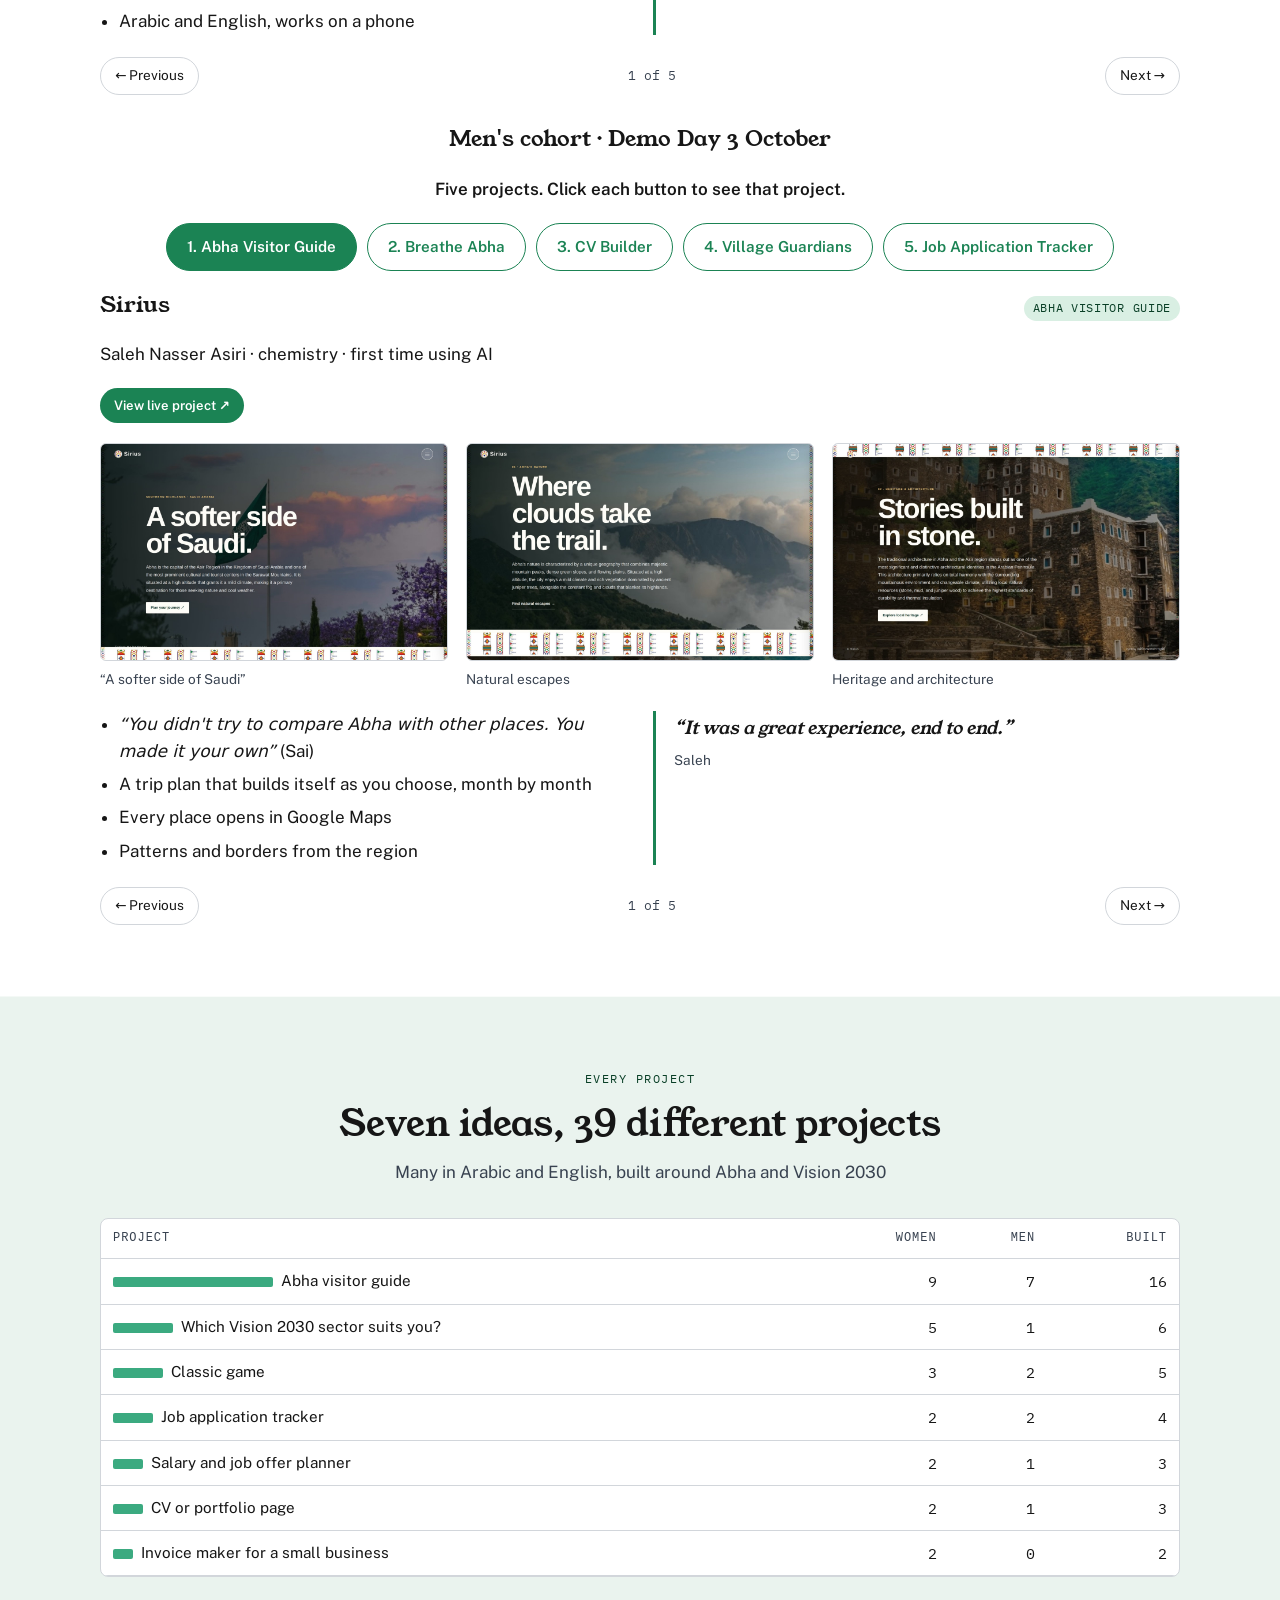
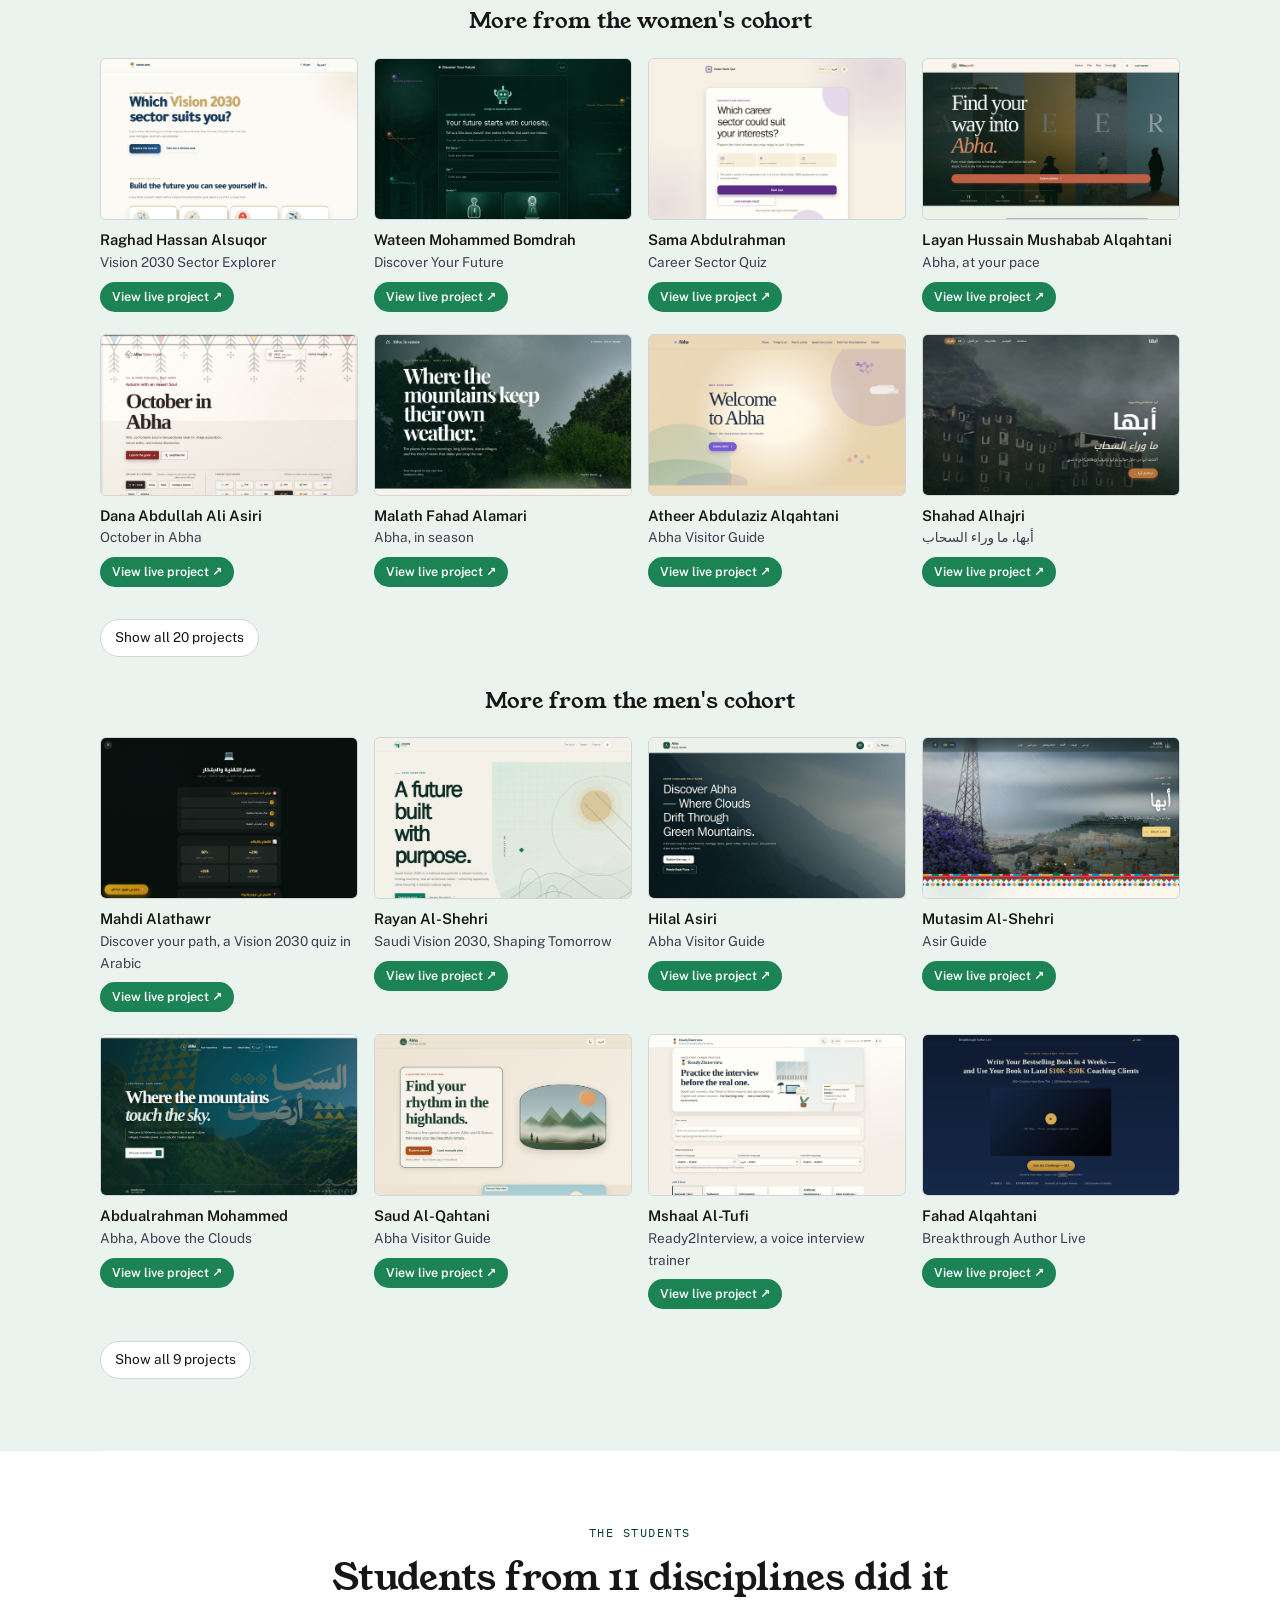
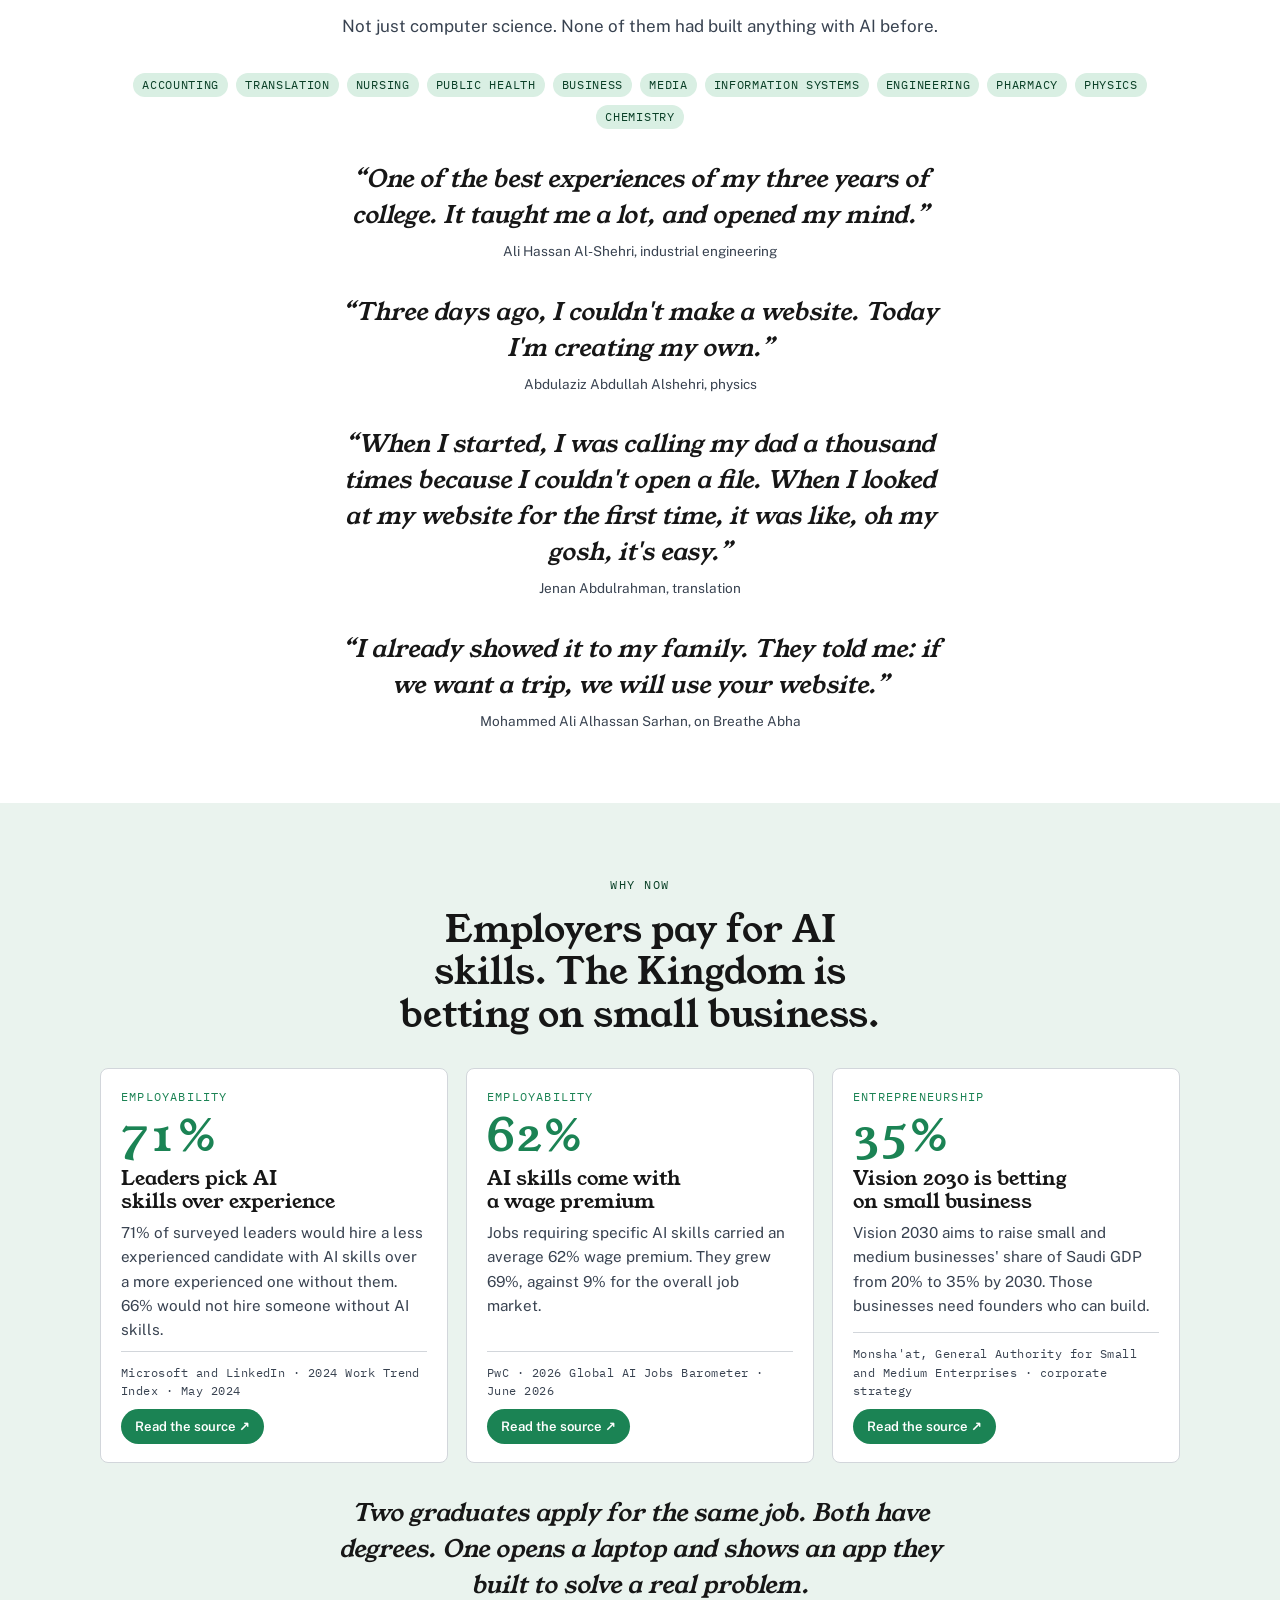
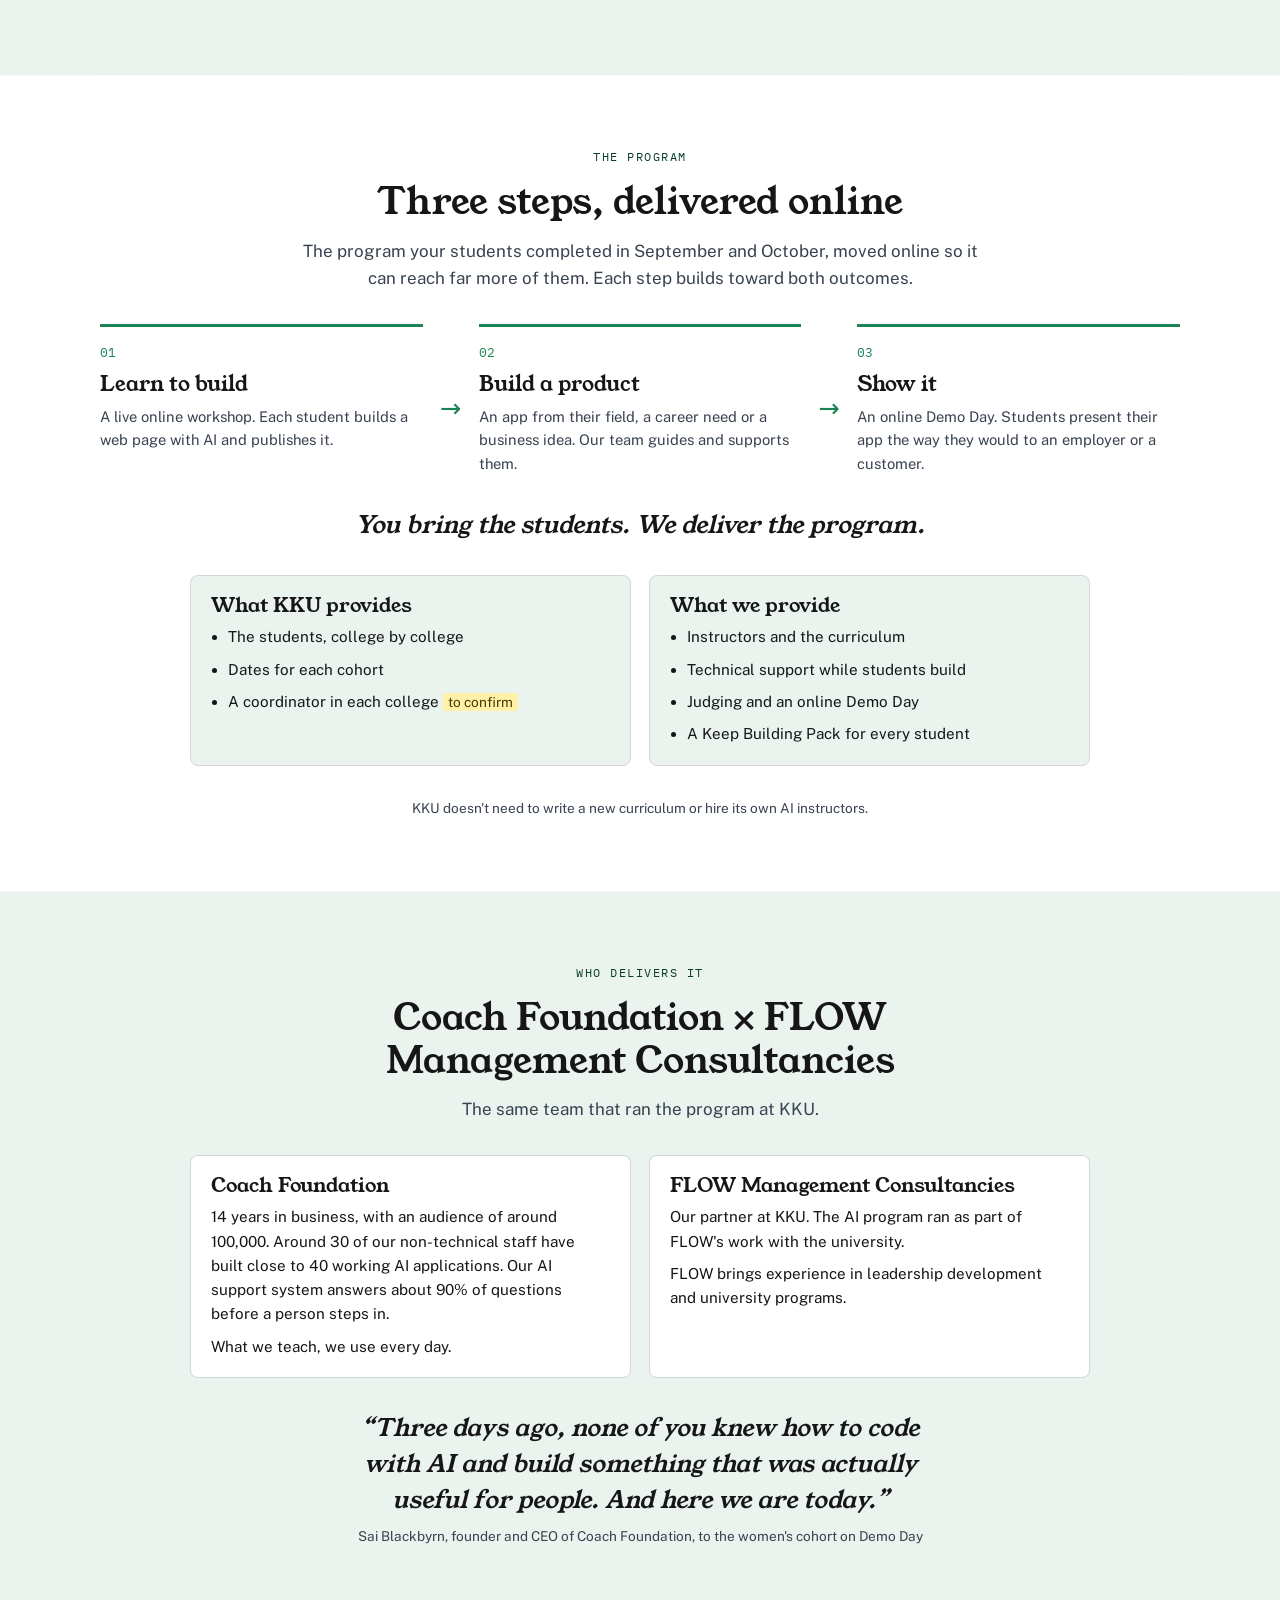
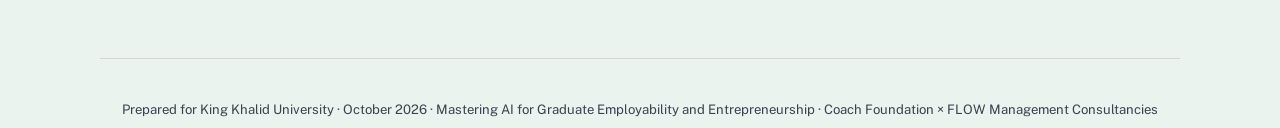
==== commit d289a0e9: "Show Demo Day results; drop rollout and next-step sections Bring over the top-five steppers and the " ====
--- a/kku/index.html
+++ b/kku/index.html
@@ -24,7 +24,7 @@
   <div class="eyebrow">Proposal for King Khalid University</div>
   <span class="pname">Mastering AI for Graduate Employability and Entrepreneurship</span>
   <h1>Ready to get hired. Ready to build their own.</h1>
-  <p class="lede">In September and October 2026, 39 of your final-year students used AI to build working apps in three days: job trackers, CV builders, an invoice maker for Saudi small businesses. Most had never coded with AI before. We'd like to give your graduating class the same results, online.</p>
+  <p class="lede">In September and October 2026, 39 of your final-year students used AI to build working apps in three days: job trackers, CV builders, an invoice maker for Saudi small businesses. None of them had ever built anything with AI before. We'd like to give your graduating class the same results, online.</p>
   <div class="cta">
     <a class="btn lg" href="#outcomes">See the two outcomes</a>
     <a class="btn lg ghost" href="https://saifai.github.io/kku-ai-hackathon-report/" target="_blank" rel="noopener">Read the Demo Day report ↗</a>
@@ -35,7 +35,7 @@
     <div><b>56</b><span>registered<small>35 women · 21 men</small></span></div>
     <div><b>46</b><span>completed Day 1<small>31 women · 15 men</small></span></div>
     <div><b>39</b><span>built and submitted an app<small>25 women · 14 men</small></span></div>
-    <div><b>93%</b><span>had never coded with AI<small>13 of the 14 who said</small></span></div>
+    <div><b>0</b><span>had built anything with AI before<small>every student started from scratch</small></span></div>
   </div>
   <div class="cover-figs">
     <figure><img src="../assets/img/z-shaima-1.jpg" alt="SAAY, a job application tracker by Shaima Alharmali"><figcaption>Employability: a job application tracker, by Shaima Alharmali, industrial engineering</figcaption></figure>
@@ -45,12 +45,12 @@
 
 <nav class="toc" aria-label="Sections"><ol>
   <li><a href="#outcomes">The Two Outcomes</a></li>
+  <li><a href="#top-five">Top Projects</a></li>
+  <li><a href="#projects">All 39 Projects</a></li>
+  <li><a href="#students">The Students</a></li>
   <li><a href="#evidence">Why Now</a></li>
-  <li><a href="#students">The Students</a></li>
   <li><a href="#program">The Program</a></li>
-  <li><a href="#rollout">How It Scales</a></li>
   <li><a href="#team">Who Delivers It</a></li>
-  <li><a href="#next">Next Step</a></li>
 </ol></nav>
 
 <section id="outcomes">
@@ -70,11 +70,6 @@
         <li>An interview-ready story: the problem, the approach, the result</li>
         <li>Proof they can pick up new tools fast</li>
       </ul>
-      <div class="made">
-        <h4>Built at KKU</h4>
-        <div><span>A job application tracker with interview preparation<small>Shaima Alharmali · industrial engineering</small></span><a class="btn" href="https://shaimaalharmali.github.io/kku-hackathon-project/" target="_blank" rel="noopener">View ↗</a></div>
-        <div><span>A CV and portfolio builder with career guidance<small>Ahmed Naif Alahmary · pharmacy · first time using AI</small></span><a class="btn" href="https://ahmed-naif.github.io/kku-hackathon-project/" target="_blank" rel="noopener">View ↗</a></div>
-      </div>
     </div>
     <div class="outcome">
       <span class="tag">02 · Entrepreneurship</span>
@@ -86,16 +81,305 @@
         <li>A repeatable way to go from idea to product with AI</li>
         <li>A Keep Building Pack to carry on after the program</li>
       </ul>
-      <div class="made">
-        <h4>Built at KKU</h4>
-        <div><span>An invoice maker for Saudi small businesses, with VAT, in Arabic and English<small>Munira Mansour Alqahtani · accounting · first time using AI</small></span><a class="btn" href="https://aishifttraining.github.io/munira-invoice-maker/" target="_blank" rel="noopener">View ↗</a></div>
-        <div><span>A game built on monsters from Saudi folklore<small>Ali Hassan Al-Shehri · industrial engineering</small></span><a class="btn" href="https://aishifttraining.github.io/ali-asir-game/" target="_blank" rel="noopener">View ↗</a></div>
-      </div>
-    </div>
-  </div>
-</section>
-
-<section id="evidence" class="alt">
+    </div>
+  </div>
+</section>
+
+<section id="top-five" class="alt">
+  <div class="stack col">
+    <div class="eyebrow">Demo Day</div>
+    <h2>The top five from each cohort, and how we chose them</h2>
+    <p class="muted">On-time submission came first. The team then reviewed, scored and ranked every project on four weighted criteria. Five from each cohort were demonstrated live, in no particular order.</p>
+  </div>
+  <div class="facts">
+    <div><b>35%</b><span>it works</span></div>
+    <div><b>25%</b><span>fits the brief and is useful</span></div>
+    <div><b>20%</b><span>easy to use, works on a phone</span></div>
+    <div><b>20%</b><span>creative design</span></div>
+  </div>
+
+  <h3 class="sub">Women's cohort · Demo Day 30 September</h3>
+  <p class="step-hint">Five projects. Click each button to see that project.</p>
+  <div class="stepper" data-stepper>
+  <article class="build step" data-label="Invoice Maker">
+    <div class="build-head"><h3>Invoice Maker</h3><span class="pill">Invoice maker</span></div>
+    <p class="who">Munira Mansour Alqahtani · accounting · first time using AI</p>
+    <a class="btn" href="https://aishifttraining.github.io/munira-invoice-maker/" target="_blank" rel="noopener">View live project ↗</a>
+    <div class="grid-2">
+      <figure><img src="../assets/img/z-munira-1.jpg" alt="Invoice Maker, live on Demo Day"><figcaption>Live on Demo Day</figcaption></figure>
+      <figure><img src="../assets/img/l-munira.jpg" alt="Invoice Maker with a sample invoice" style="object-position: bottom"><figcaption>Ready to print for a customer</figcaption></figure>
+    </div>
+    <div class="two">
+      <ul>
+        <li>The invoice updates live as you type</li>
+        <li>Adds Saudi VAT and totals in SAR automatically</li>
+        <li>Saves customers and numbers each invoice</li>
+        <li>Arabic and English, works on a phone</li>
+      </ul>
+      <blockquote>“I chose this project because I'm an accounting student.”<cite>Munira</cite></blockquote>
+    </div>
+  </article>
+
+  <article class="build step" data-label="2030 Compass">
+    <div class="build-head"><h3>2030 Compass</h3><span class="pill">Vision 2030 quiz</span></div>
+    <p class="who">Wasan Asiri</p>
+    <a class="btn" href="https://susu-30.github.io/2030-compass/" target="_blank" rel="noopener">View live project ↗</a>
+    <div class="grid-3">
+      <figure><img src="../assets/img/z-wasan-1.jpg" alt="2030 Compass opening screen"><figcaption>Start</figcaption></figure>
+      <figure><img src="../assets/img/z-wasan-2.jpg" alt="2030 Compass question"><figcaption>Ten questions</figcaption></figure>
+      <figure><img src="../assets/img/z-wasan-3.jpg" alt="2030 Compass hybrid career path"><figcaption>Your hybrid career path</figcaption></figure>
+    </div>
+    <div class="two">
+      <ul>
+        <li>Matches you to Vision 2030 sectors, with a percentage for each</li>
+        <li>Suggests careers and a downloadable "2030 Passport"</li>
+        <li><em>“You rebuilt a million-dollar company in three days”</em> (Sai)</li>
+      </ul>
+      <blockquote>“The project was generally easy and really fun.”<cite>Wasan</cite></blockquote>
+    </div>
+  </article>
+
+  <article class="build step" data-label="2030 Quiz">
+    <div class="build-head"><h3>Massari</h3><span class="pill">Vision 2030 quiz</span></div>
+    <p class="who">Atheer Ahmed Ali Alqahtani · translation</p>
+    <a class="btn" href="https://atheer-here.github.io/kku-hackathon-project/" target="_blank" rel="noopener">View live project ↗</a>
+    <div class="grid-3">
+      <figure><img src="../assets/img/z-atheer-1.jpg" alt="Massari opening screen"><figcaption>Start</figcaption></figure>
+      <figure><img src="../assets/img/z-atheer-2.jpg" alt="Massari sector tour"><figcaption>An animated tour of the sectors</figcaption></figure>
+      <figure><img src="../assets/img/z-atheer-3.jpg" alt="Massari result at night"><figcaption>The result scene moves from sunset to night</figcaption></figure>
+    </div>
+    <div class="two">
+      <ul>
+        <li><em>“One of the most beautiful things I've ever seen”</em> (Sai)</li>
+        <li>Twelve questions, six sectors, a shareable result card</li>
+        <li>Natural Arabic, not word-for-word translation</li>
+        <li>Tested on her sister and two friends</li>
+      </ul>
+      <blockquote>“AI is a tool that helps us create, not a replacement.”<cite>Atheer</cite></blockquote>
+    </div>
+  </article>
+
+  <article class="build step" data-label="Abha Trip Advisor">
+    <div class="build-head"><h3>Abha Guide</h3><span class="pill">Abha visitor guide</span></div>
+    <p class="who">Jenan Abdulrahman · translation</p>
+    <a class="btn" href="https://jenantranslator-05.github.io/kku-hackathon-project/" target="_blank" rel="noopener">View live project ↗</a>
+    <div class="grid-3">
+      <figure><img src="../assets/img/z-jenan-1.jpg" alt="Abha Guide places"><figcaption>16 places to explore</figcaption></figure>
+      <figure><img src="../assets/img/z-jenan-2.jpg" alt="Abha Guide trip plan"><figcaption>A trip plan made for you</figcaption></figure>
+      <figure><img src="../assets/img/z-jenan-3.jpg" alt="Hidden Abha day"><figcaption>A day as a local</figcaption></figure>
+    </div>
+    <div class="two">
+      <ul>
+        <li>Plans each day with costs and a map for every stop</li>
+        <li>"Hidden Abha": places her family and friends love</li>
+        <li>A bad-weather alternative for each plan</li>
+        <li>Some photos taken by Jenan and her sisters</li>
+      </ul>
+      <blockquote>“When I travel, I want to live a day as a local.”<cite>Jenan</cite></blockquote>
+    </div>
+  </article>
+
+  <article class="build step" data-label="Job Application Tracker">
+    <div class="build-head"><h3>SAAY</h3><span class="pill">Job application tracker</span></div>
+    <p class="who">Shaima Alharmali · industrial engineering</p>
+    <a class="btn" href="https://shaimaalharmali.github.io/kku-hackathon-project/" target="_blank" rel="noopener">View live project ↗</a>
+    <div class="grid-2">
+      <figure><img src="../assets/img/z-shaima-1.jpg" alt="SAAY home"><figcaption>Start</figcaption></figure>
+      <figure><img src="../assets/img/z-shaima-2.jpg" alt="SAAY tracker"><figcaption>Every application and when to follow up</figcaption></figure>
+      <figure><img src="../assets/img/z-shaima-3.jpg" alt="SAAY interview preparation"><figcaption>Interview preparation</figcaption></figure>
+      <figure><img src="../assets/img/z-shaima-4.jpg" alt="SAAY checklist"><figcaption>A checklist for each interview</figcaption></figure>
+    </div>
+    <div class="two">
+      <ul>
+        <li>Made a hard problem simple</li>
+        <li>Built-in interview preparation</li>
+        <li>The team tried to break it and could not</li>
+      </ul>
+      <blockquote>“Saay means striving. Behind every application is a person building a future.”<cite>Shaima</cite></blockquote>
+    </div>
+    <p class="fix"><b>Judges' note</b>No issues found.</p>
+  </article>
+  </div>
+
+  <h3 class="sub">Men's cohort · Demo Day 3 October</h3>
+  <p class="step-hint">Five projects. Click each button to see that project.</p>
+  <div class="stepper" data-stepper>
+  <article class="build step" data-label="Abha Visitor Guide">
+    <div class="build-head"><h3>Sirius</h3><span class="pill">Abha visitor guide</span></div>
+    <p class="who">Saleh Nasser Asiri · chemistry · first time using AI</p>
+    <a class="btn" href="https://aishifttraining.github.io/saleh-abha-guide/" target="_blank" rel="noopener">View live project ↗</a>
+    <div class="grid-3">
+      <figure><img src="../assets/img/b-saleh-1.jpg" alt="Sirius: A softer side of Saudi"><figcaption>“A softer side of Saudi”</figcaption></figure>
+      <figure><img src="../assets/img/b-saleh-2.jpg" alt="Sirius nature section"><figcaption>Natural escapes</figcaption></figure>
+      <figure><img src="../assets/img/b-saleh-3.jpg" alt="Sirius heritage section"><figcaption>Heritage and architecture</figcaption></figure>
+    </div>
+    <div class="two">
+      <ul>
+        <li><em>“You didn't try to compare Abha with other places. You made it your own”</em> (Sai)</li>
+        <li>A trip plan that builds itself as you choose, month by month</li>
+        <li>Every place opens in Google Maps</li>
+        <li>Patterns and borders from the region</li>
+      </ul>
+      <blockquote>“It was a great experience, end to end.”<cite>Saleh</cite></blockquote>
+    </div>
+  </article>
+
+  <article class="build step" data-label="Breathe Abha">
+    <div class="build-head"><h3>Breathe Abha</h3><span class="pill">Abha visitor guide</span></div>
+    <p class="who">Mohammed Ali Alhassan Sarhan</p>
+    <a class="btn" href="https://w3fv.github.io/breathe-abha-site/" target="_blank" rel="noopener">View live project ↗</a>
+    <div class="grid-3">
+      <figure><img src="../assets/img/b-sarhan-1.jpg" alt="Breathe Abha home"><figcaption>Opens with a film of Abha</figcaption></figure>
+      <figure><img src="../assets/img/b-sarhan-2.jpg" alt="Breathe Abha places for every mood"><figcaption>A side of Aseer for every mood</figcaption></figure>
+      <figure><img src="../assets/img/b-sarhan-3.jpg" alt="Breathe Abha area map"><figcaption>A wider Aseer view</figcaption></figure>
+    </div>
+    <div class="two">
+      <ul>
+        <li><em>“It takes you into a real experience of the place”</em> (Sai)</li>
+        <li>Jacaranda leaves fall as you browse</li>
+        <li>Cafes, events, nature and heritage, each with a map link</li>
+        <li>Builds a day-by-day itinerary</li>
+      </ul>
+      <blockquote>“I already showed it to my family. They told me: if we want a trip, we will use your website.”<cite>Mohammed</cite></blockquote>
+    </div>
+  </article>
+
+  <article class="build step" data-label="CV Builder">
+    <div class="build-head"><h3>Pathly</h3><span class="pill">CV or portfolio page</span></div>
+    <p class="who">Ahmed Naif Alahmary · pharmacy · first time using AI</p>
+    <a class="btn" href="https://ahmed-naif.github.io/kku-hackathon-project/" target="_blank" rel="noopener">View live project ↗</a>
+    <div class="grid-3">
+      <figure><img src="../assets/img/b-ahmed-1.jpg" alt="Pathly home"><figcaption>Build your profile, shape your future</figcaption></figure>
+      <figure><img src="../assets/img/b-ahmed-2.jpg" alt="Pathly CV"><figcaption>A printable CV in three styles</figcaption></figure>
+      <figure><img src="../assets/img/b-ahmed-3.jpg" alt="Pathly career guidance"><figcaption>Personal career guidance</figcaption></figure>
+    </div>
+    <div class="two">
+      <ul>
+        <li><em>“Positioned as a product that somebody would actually use and pay for”</em> (Sai)</li>
+        <li>Fill in a profile once, get a CV and a portfolio page</li>
+        <li>Suggests skills to improve and career directions</li>
+        <li>Arabic and English</li>
+      </ul>
+      <blockquote>“It is about your path, your career. I tried to put myself into this.”<cite>Ahmed</cite></blockquote>
+    </div>
+  </article>
+
+  <article class="build step" data-label="Village Guardians">
+    <div class="build-head"><h3>Village Guardians · حماة الديرة</h3><span class="pill">Classic game</span></div>
+    <p class="who">Ali Hassan Al-Shehri · industrial engineering</p>
+    <a class="btn" href="https://aishifttraining.github.io/ali-asir-game/" target="_blank" rel="noopener">View live project ↗</a>
+    <div class="grid-3">
+      <figure><img src="../assets/img/b-ali-1.jpg" alt="Village Guardians start screen"><figcaption>A 60-second village challenge</figcaption></figure>
+      <figure><img src="../assets/img/b-ali-2.jpg" alt="Village Guardians story scene"><figcaption>A short story opens each round</figcaption></figure>
+      <figure><img src="../assets/img/b-ali-3.jpg" alt="Village Guardians monsters arrive"><figcaption>Defend the village, race for the treasure</figcaption></figure>
+    </div>
+    <div class="two">
+      <ul>
+        <li><em>“No game developer would ever create a game for your specific region”</em> (Sai)</li>
+        <li>Monsters drawn from Saudi folklore</li>
+        <li>Computer helpers who fight with you, and sometimes steal your weapon</li>
+        <li>Music, sound effects, Arabic and English</li>
+        <li>Already shared with everyone he knows</li>
+      </ul>
+      <blockquote>“I wanted something fun that everyone wants to play, and that represents our culture.”<cite>Ali</cite></blockquote>
+    </div>
+  </article>
+
+  <article class="build step" data-label="Job Application Tracker">
+    <div class="build-head"><h3>Career Desk</h3><span class="pill">Job application tracker</span></div>
+    <p class="who">Abdulaziz Abdullah Alshehri · physics</p>
+    <a class="btn" href="https://aishifttraining.github.io/abdulaziz-job-tracker/" target="_blank" rel="noopener">View live project ↗</a>
+    <div class="grid-2">
+      <figure><img src="../assets/img/b-abdulaziz-1.jpg" alt="Career Desk job application tracker"><figcaption>Every application, follow-up and salary in one place</figcaption></figure>
+      <figure><img src="../assets/img/b-abdulaziz-2.jpg" alt="Career Desk CV keyword checker"><figcaption>A CV keyword checker for each job ad</figcaption></figure>
+    </div>
+    <div class="two">
+      <ul>
+        <li><em>“I don't even need to be taught how to use this”</em> (Sai)</li>
+        <li>Drafts a short, personal follow-up message for each company</li>
+        <li>Shows when a salary is above your average</li>
+        <li>Checks your CV against a job ad</li>
+      </ul>
+      <blockquote>“I'm so proud of the follow-up feature, because it makes you follow up with the hiring companies.”<cite>Abdulaziz</cite></blockquote>
+    </div>
+    <p class="fix"><b>Judges' note</b>Made a hard brief simple and easy to use.</p>
+  </article>
+  </div>
+</section>
+
+<section id="projects">
+  <div class="stack col">
+    <div class="eyebrow">Every project</div>
+    <h2>Seven ideas, 39 different projects</h2>
+    <p class="muted">Many in Arabic and English, built around Abha and Vision 2030</p>
+  </div>
+  <div class="tbl">
+    <table>
+      <thead><tr><th>Project</th><th class="split" style="text-align:right">Women</th><th class="split" style="text-align:right">Men</th><th style="text-align:right">Built</th></tr></thead>
+      <tbody>
+        <tr><td><span class="typebar" style="width:160px"></span>Abha visitor guide</td><td class="num split">9</td><td class="num split">7</td><td class="num">16</td></tr>
+        <tr><td><span class="typebar" style="width:60px"></span>Which Vision 2030 sector suits you?</td><td class="num split">5</td><td class="num split">1</td><td class="num">6</td></tr>
+        <tr><td><span class="typebar" style="width:50px"></span>Classic game</td><td class="num split">3</td><td class="num split">2</td><td class="num">5</td></tr>
+        <tr><td><span class="typebar" style="width:40px"></span>Job application tracker</td><td class="num split">2</td><td class="num split">2</td><td class="num">4</td></tr>
+        <tr><td><span class="typebar" style="width:30px"></span>Salary and job offer planner</td><td class="num split">2</td><td class="num split">1</td><td class="num">3</td></tr>
+        <tr><td><span class="typebar" style="width:30px"></span>CV or portfolio page</td><td class="num split">2</td><td class="num split">1</td><td class="num">3</td></tr>
+        <tr><td><span class="typebar" style="width:20px"></span>Invoice maker for a small business</td><td class="num split">2</td><td class="num split">0</td><td class="num">2</td></tr>
+      </tbody>
+    </table>
+  </div>
+  <h3 class="sub">More from the women's cohort</h3>
+  <div class="gallery" data-more>
+    <figure><img src="../assets/img/l-raghad.jpg" alt="Vision 2030 Sector Explorer" loading="lazy"><figcaption><b>Raghad Hassan Alsuqor</b>Vision 2030 Sector Explorer</figcaption><a class="btn" href="https://raghadalyami2004-lgtm.github.io/kku-hackathon-project/" target="_blank" rel="noopener">View live project ↗</a></figure>
+    <figure><img src="../assets/img/l-wateen.jpg" alt="Discover Your Future" loading="lazy"><figcaption><b>Wateen Mohammed Bomdrah</b>Discover Your Future</figcaption><a class="btn" href="https://aishifttraining.github.io/wateen-discover-your-future/" target="_blank" rel="noopener">View live project ↗</a></figure>
+    <figure><img src="../assets/img/l-sama-a.jpg" alt="Career Sector Quiz" loading="lazy"><figcaption><b>Sama Abdulrahman</b>Career Sector Quiz</figcaption><a class="btn" href="https://sama7-art.github.io/career-sector-quiz/" target="_blank" rel="noopener">View live project ↗</a></figure>
+    <figure><img src="../assets/img/l-layan.jpg" alt="Abha, at your pace" loading="lazy"><figcaption><b>Layan Hussain Mushabab Alqahtani</b>Abha, at your pace</figcaption><a class="btn" href="https://layan-h-m.github.io/kku-site/" target="_blank" rel="noopener">View live project ↗</a></figure>
+    <figure><img src="../assets/img/l-dana.jpg" alt="October in Abha" loading="lazy"><figcaption><b>Dana Abdullah Ali Asiri</b>October in Abha</figcaption><a class="btn" href="https://asiridana10-rn.github.io/kku-hackathon-project/" target="_blank" rel="noopener">View live project ↗</a></figure>
+    <figure><img src="../assets/img/l-malath-f.jpg" alt="Abha, in season" loading="lazy"><figcaption><b>Malath Fahad Alamari</b>Abha, in season</figcaption><a class="btn" href="https://malathfahad.github.io/abha-guide/" target="_blank" rel="noopener">View live project ↗</a></figure>
+    <figure><img src="../assets/img/l-atheer-a.jpg" alt="Abha Visitor Guide" loading="lazy"><figcaption><b>Atheer Abdulaziz Alqahtani</b>Abha Visitor Guide</figcaption><a class="btn" href="https://a2atheer.github.io/abha-visitor-guide-public/" target="_blank" rel="noopener">View live project ↗</a></figure>
+    <figure><img src="../assets/img/l-shahad.jpg" alt="أبها، ما وراء السحاب" loading="lazy"><figcaption><b>Shahad Alhajri</b>أبها، ما وراء السحاب</figcaption><a class="btn" href="https://aishifttraining.github.io/shahad-abha/" target="_blank" rel="noopener">View live project ↗</a></figure>
+    <figure><img src="../assets/img/l-shouq.jpg" alt="Discover Abha" loading="lazy"><figcaption><b>Shouq Dhafer</b>Discover Abha</figcaption><a class="btn" href="https://aishifttraining.github.io/shouq-discover-abha/" target="_blank" rel="noopener">View live project ↗</a></figure>
+    <figure><img src="../assets/img/l-sama-m.jpg" alt="Abha Explorer" loading="lazy"><figcaption><b>Sama Mohammed Ahmed</b>Abha Explorer</figcaption><a class="btn" href="https://aishifttraining.github.io/sama-abha-explorer/" target="_blank" rel="noopener">View live project ↗</a></figure>
+    <figure><img src="../assets/img/l-wajd.jpg" alt="ABHA, a field guide to Aseer" loading="lazy"><figcaption><b>Wajd AlHarthy</b>ABHA, a field guide to Aseer</figcaption><a class="btn" href="https://aishifttraining.github.io/wajd-abha-field-guide/" target="_blank" rel="noopener">View live project ↗</a></figure>
+    <figure><img src="../assets/img/l-enas.jpg" alt="Brave Gluco" loading="lazy"><figcaption><b>Enas Alhassan Alhazmi</b>Brave Gluco</figcaption><a class="btn" href="https://enasalhazmi.github.io/kku-site/" target="_blank" rel="noopener">View live project ↗</a></figure>
+    <figure><img src="../assets/img/l-rahaf.jpg" alt="Pop the Balloons" loading="lazy"><figcaption><b>Rahaf Hussain Saad</b>Pop the Balloons</figcaption><a class="btn" href="https://rahaf20j.github.io/classic-game/" target="_blank" rel="noopener">View live project ↗</a></figure>
+    <figure><img src="../assets/img/l-danah.jpg" alt="Fairy Flight" loading="lazy"><figcaption><b>Danah Mohammed Albarqi</b>Fairy Flight</figcaption><a class="btn" href="https://aishifttraining.github.io/danah-fairy-flight/" target="_blank" rel="noopener">View live project ↗</a></figure>
+    <figure><img src="../assets/img/l-saja.jpg" alt="Your Salary, Actually" loading="lazy"><figcaption><b>Saja Abdullah Mohammed</b>Your Salary, Actually</figcaption><a class="btn" href="https://aishifttraining.github.io/saja-salary-planner/" target="_blank" rel="noopener">View live project ↗</a></figure>
+    <figure><img src="../assets/img/l-lujain.jpg" alt="Salary & Job Offer Planner" loading="lazy"><figcaption><b>Lujain Abdallh</b>Salary & Job Offer Planner</figcaption><a class="btn" href="https://aishifttraining.github.io/lujain-salary-planner/" target="_blank" rel="noopener">View live project ↗</a></figure>
+    <figure><img src="../assets/img/l-malath-s.jpg" alt="Hasebti, invoice maker" loading="lazy"><figcaption><b>Malath Al Shehri</b>Hasebti, invoice maker</figcaption><a class="btn" href="https://aishifttraining.github.io/malath-hasebti-invoice/" target="_blank" rel="noopener">View live project ↗</a></figure>
+    <figure><img src="../assets/img/l-shorouq.jpg" alt="CareerFlow" loading="lazy"><figcaption><b>Shorouq Dhafer Abdullah</b>CareerFlow</figcaption><a class="btn" href="https://aishifttraining.github.io/shorouq-careerflow/" target="_blank" rel="noopener">View live project ↗</a></figure>
+    <figure><img src="../assets/img/l-retal.jpg" alt="Professional portfolio" loading="lazy"><figcaption><b>Retal Alalmonus</b>Professional portfolio</figcaption><a class="btn" href="https://reralalalmunis.github.io/kku-hackathon-project/" target="_blank" rel="noopener">View live project ↗</a></figure>
+    <figure><img src="../assets/img/l-alanoud.jpg" alt="Dental clinic page" loading="lazy"><figcaption><b>Alanoud Arim</b>Professional page, dental clinic</figcaption><a class="btn" href="https://aishifttraining.github.io/alanoud-dental-clinic/" target="_blank" rel="noopener">View live project ↗</a></figure>
+  </div>
+  <h3 class="sub">More from the men's cohort</h3>
+  <div class="gallery" data-more>
+    <figure><img src="../assets/img/l-m-mahdi.jpg" alt="Discover your path, a Vision 2030 quiz in Arabic" loading="lazy"><figcaption><b>Mahdi Alathawr</b>Discover your path, a Vision 2030 quiz in Arabic</figcaption><a class="btn" href="https://aishifttraining.github.io/mahdi-vision2030-quiz/" target="_blank" rel="noopener">View live project ↗</a></figure>
+    <figure><img src="../assets/img/l-m-rayan.jpg" alt="Saudi Vision 2030, Shaping Tomorrow" loading="lazy"><figcaption><b>Rayan Al-Shehri</b>Saudi Vision 2030, Shaping Tomorrow</figcaption><a class="btn" href="https://rayanalshehrii.github.io/kku-hackathon-project/" target="_blank" rel="noopener">View live project ↗</a></figure>
+    <figure><img src="../assets/img/l-m-hilal.jpg" alt="Abha Visitor Guide" loading="lazy"><figcaption><b>Hilal Asiri</b>Abha Visitor Guide</figcaption><a class="btn" href="https://hilalasiri.github.io/abha-visitor-guide/" target="_blank" rel="noopener">View live project ↗</a></figure>
+    <figure><img src="../assets/img/l-m-mutasim.jpg" alt="Asir Guide" loading="lazy"><figcaption><b>Mutasim Al-Shehri</b>Asir Guide</figcaption><a class="btn" href="https://aishifttraining.github.io/mutasim-abha-guide/" target="_blank" rel="noopener">View live project ↗</a></figure>
+    <figure><img src="../assets/img/l-m-abdualrahman.jpg" alt="Abha, Above the Clouds" loading="lazy"><figcaption><b>Abdualrahman Mohammed</b>Abha, Above the Clouds</figcaption><a class="btn" href="https://445802878-ctrl.github.io/Abdualrahman-abha/" target="_blank" rel="noopener">View live project ↗</a></figure>
+    <figure><img src="../assets/img/l-m-saud.jpg" alt="Abha Visitor Guide" loading="lazy"><figcaption><b>Saud Al-Qahtani</b>Abha Visitor Guide</figcaption><a class="btn" href="https://saud5533.github.io/kku-hackathon-project/" target="_blank" rel="noopener">View live project ↗</a></figure>
+    <figure><img src="../assets/img/l-m-mshaal.jpg" alt="Ready2Interview, a voice interview trainer" loading="lazy"><figcaption><b>Mshaal Al-Tufi</b>Ready2Interview, a voice interview trainer</figcaption><a class="btn" href="https://mshaalkku.github.io/kku-hackathon-project/" target="_blank" rel="noopener">View live project ↗</a></figure>
+    <figure><img src="../assets/img/l-m-fahad.jpg" alt="Breakthrough Author Live" loading="lazy"><figcaption><b>Fahad Alqahtani</b>Breakthrough Author Live</figcaption><a class="btn" href="https://fahadas706.github.io/breakthrough-author-live/" target="_blank" rel="noopener">View live project ↗</a></figure>
+    <figure><img src="../assets/img/l-m-bader.jpg" alt="TalentFlow, a recruitment dashboard" loading="lazy"><figcaption><b>Bader Al-Qarni</b>TalentFlow, a recruitment dashboard</figcaption></figure>
+  </div>
+</section>
+
+<section id="students" class="alt">
+  <div class="stack col">
+    <div class="eyebrow">The students</div>
+    <h2>Students from 11 disciplines did it</h2>
+    <p class="muted">Not just computer science. None of them had built anything with AI before.</p>
+  </div>
+  <div class="pills">
+    <span class="pill">Accounting</span><span class="pill">Translation</span><span class="pill">Nursing</span><span class="pill">Public health</span><span class="pill">Business</span><span class="pill">Media</span><span class="pill">Information systems</span><span class="pill">Engineering</span><span class="pill">Pharmacy</span><span class="pill">Physics</span><span class="pill">Chemistry</span>
+  </div>
+  <blockquote class="lead-quote">“One of the best experiences of my three years of college. It taught me a lot, and opened my mind.”<cite>Ali Hassan Al-Shehri, industrial engineering</cite></blockquote>
+  <blockquote class="lead-quote">“Three days ago, I couldn't make a website. Today I'm creating my own.”<cite>Abdulaziz Abdullah Alshehri, physics</cite></blockquote>
+  <blockquote class="lead-quote">“When I started, I was calling my dad a thousand times because I couldn't open a file. When I looked at my website for the first time, it was like, oh my gosh, it's easy.”<cite>Jenan Abdulrahman, translation</cite></blockquote>
+  <blockquote class="lead-quote">“I already showed it to my family. They told me: if we want a trip, we will use your website.”<cite>Mohammed Ali Alhassan Sarhan, on Breathe Abha</cite></blockquote>
+</section>
+
+<section id="evidence">
   <div class="stack col">
     <div class="eyebrow">Why now</div>
     <h2>Employers pay for AI skills. The Kingdom is betting on small business.</h2>
@@ -106,20 +390,6 @@
     <div class="card"><span class="tag">Entrepreneurship</span><b>35%</b><h3>Vision 2030 is betting on small business</h3><p>Vision 2030 aims to raise small and medium businesses' share of Saudi GDP from 20% to 35% by 2030. Those businesses need founders who can build.</p><span class="src">Monsha'at, General Authority for Small and Medium Enterprises · corporate strategy</span><a class="btn" href="https://www.monshaat.gov.sa/sites/default/files/2023-01/Monsha%27at%20corporate%20strategy_English_v5.pdf" target="_blank" rel="noopener">Read the source ↗</a></div>
   </div>
   <blockquote class="lead-quote">Two graduates apply for the same job. Both have degrees. One opens a laptop and shows an app they built to solve a real problem.</blockquote>
-</section>
-
-<section id="students">
-  <div class="stack col">
-    <div class="eyebrow">The students</div>
-    <h2>Students from 11 disciplines did it</h2>
-    <p class="muted">Not just computer science. Most had never coded with AI before the program.</p>
-  </div>
-  <div class="pills">
-    <span class="pill">Accounting</span><span class="pill">Translation</span><span class="pill">Nursing</span><span class="pill">Public health</span><span class="pill">Business</span><span class="pill">Media</span><span class="pill">Information systems</span><span class="pill">Engineering</span><span class="pill">Pharmacy</span><span class="pill">Physics</span><span class="pill">Chemistry</span>
-  </div>
-  <blockquote class="lead-quote">“One of the best experiences of my three years of college. It taught me a lot, and opened my mind.”<cite>Ali Hassan Al-Shehri, industrial engineering</cite></blockquote>
-  <blockquote class="lead-quote">“Three days ago, I couldn't make a website. Today I'm creating my own.”<cite>Abdulaziz Abdullah Alshehri, physics</cite></blockquote>
-  <div class="cta"><a class="btn ghost" href="https://saifai.github.io/kku-ai-hackathon-report/#projects" target="_blank" rel="noopener">See all 39 projects ↗</a></div>
 </section>
 
 <section id="program" class="alt">
@@ -150,24 +420,7 @@
   <p class="note">KKU doesn't need to write a new curriculum or hire its own AI instructors.</p>
 </section>
 
-<section id="rollout">
-  <div class="stack col">
-    <div class="eyebrow">How it scales</div>
-    <h2>From one cohort to the whole graduating class</h2>
-    <p class="muted">KKU has around 15,000 graduating students. Sessions in a room can't reach that many. Online can.</p>
-  </div>
-  <div class="phases">
-    <div><span class="d">Phase 1</span><b>One online cohort</b><p>Run the program online with a first group of graduates. <mark class="tbc">Size and dates to confirm</mark></p></div>
-    <div><span class="d">Phase 2</span><b>College by college</b><p>Roll it out to each college in turn. <mark class="tbc">Order of colleges to confirm</mark></p></div>
-    <div><span class="d">Phase 3</span><b>The full graduating class</b><p>Every graduating student, around 15,000.</p></div>
-  </div>
-  <div class="obs pair">
-    <div class="card"><h3>Students supporting students <mark class="tbc">to confirm</mark></h3><p>Students from the first program help the next cohorts get started. Students listen to students, and these ones have done it themselves.</p></div>
-    <div class="card"><h3>Every cohort ends with a showcase</h3><p>Each group finishes with its own Demo Day, so KKU can see what every college built.</p></div>
-  </div>
-</section>
-
-<section id="team" class="alt">
+<section id="team">
   <div class="stack col">
     <div class="eyebrow">Who delivers it</div>
     <h2>Coach Foundation × FLOW Management Consultancies</h2>
@@ -180,24 +433,40 @@
   <blockquote class="lead-quote">“Three days ago, none of you knew how to code with AI and build something that was actually useful for people. And here we are today.”<cite>Sai Blackbyrn, founder and CEO of Coach Foundation, to the women's cohort on Demo Day</cite></blockquote>
 </section>
 
-<section id="next" class="closing">
-  <div class="stack col">
-    <div class="eyebrow">Next step</div>
-    <h2>Let's plan your first online cohort</h2>
-  </div>
-  <p class="lede">Your students showed what they can build in three days. We'd love to give the rest of your graduating class the same start, whether they're heading for a job or building something of their own. A short call is all it takes to agree the size, timing and colleges for the first cohort.</p>
-  <div class="cta">
-    <a class="btn lg" href="#">Arrange a discussion</a>
-  </div>
-  <p class="note"><mark class="tbc">Contact link to confirm</mark></p>
-  <p class="sig">Sai Blackbyrn · Founder and CEO, Coach Foundation</p>
-</section>
-
 <footer>Prepared for King Khalid University · October 2026 · Mastering AI for Graduate Employability and Entrepreneurship · Coach Foundation × FLOW Management Consultancies</footer>
 
 </div>
 
 <script>
+(() => {
+  document.querySelectorAll('[data-stepper]').forEach(s => {
+    const steps = [...s.querySelectorAll(':scope > .step')];
+    const mk = (tag, text) => { const el = document.createElement(tag); if (text) el.textContent = text; if (tag === 'button') el.type = 'button'; return el; };
+    const tabs = mk('div'); tabs.className = 'step-tabs'; tabs.setAttribute('role', 'tablist');
+    const btns = steps.map((st, k) => { const b = mk('button', st.dataset.label); b.setAttribute('role', 'tab'); b.addEventListener('click', () => show(k)); tabs.append(b); return b; });
+    const ctl = mk('div'); ctl.className = 'step-ctl';
+    const prev = mk('button', '← Previous'), count = mk('span'), next = mk('button', 'Next →');
+    ctl.append(prev, count, next);
+    let i = 0;
+    function show(n) {
+      i = (n + steps.length) % steps.length;
+      steps.forEach((el, k) => el.classList.toggle('on', k === i));
+      btns.forEach((b, k) => b.setAttribute('aria-selected', k === i));
+      count.textContent = `${i + 1} of ${steps.length}`;
+    }
+    prev.addEventListener('click', () => show(i - 1));
+    next.addEventListener('click', () => show(i + 1));
+    s.prepend(tabs); s.append(ctl); s.classList.add('js'); show(0);
+  });
+  document.querySelectorAll('[data-more]').forEach(g => {
+    const n = g.children.length;
+    if (n <= 8) return;
+    const b = document.createElement('button');
+    b.type = 'button'; b.className = 'more'; b.textContent = `Show all ${n} projects`;
+    b.addEventListener('click', () => { g.classList.add('open'); b.remove(); });
+    g.classList.add('js'); g.after(b);
+  });
+})();
 (() => {
   const links = [...document.querySelectorAll('.toc a')];
   const secs = [...document.querySelectorAll('section[id]')];
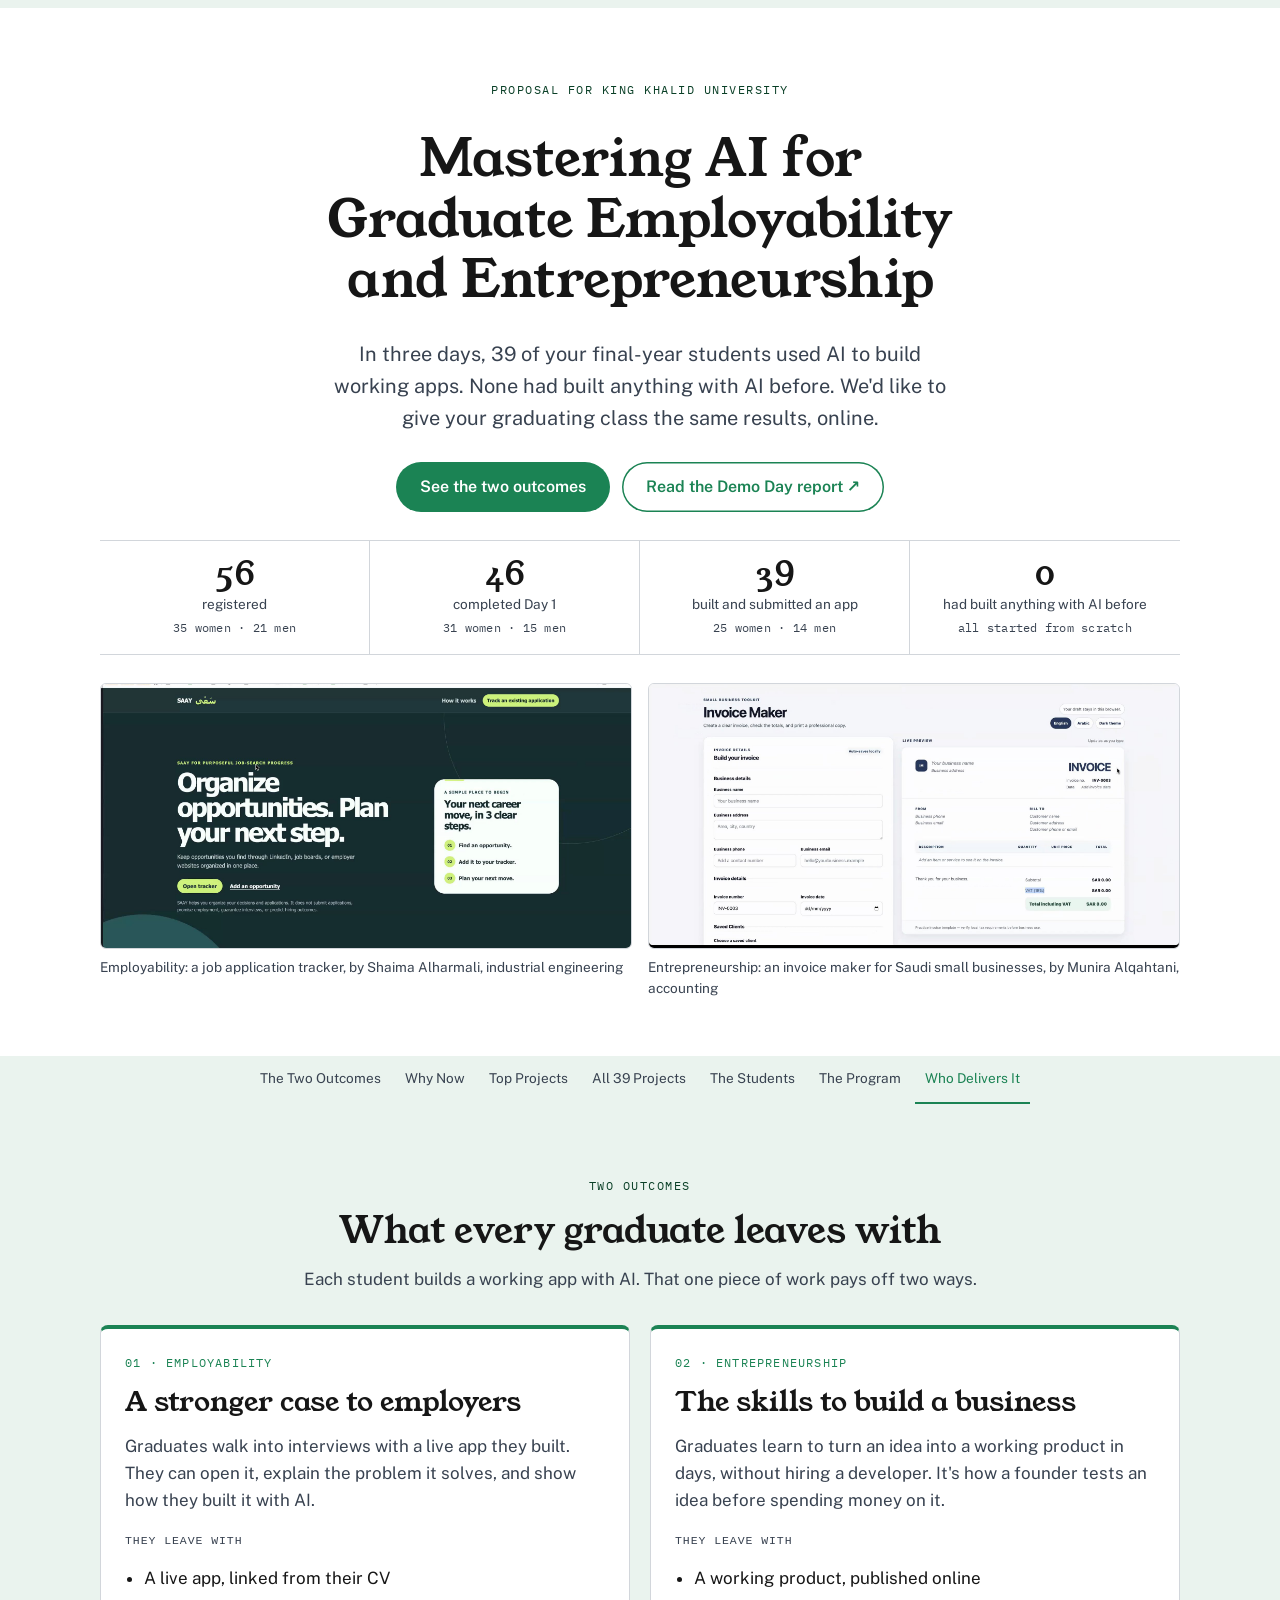
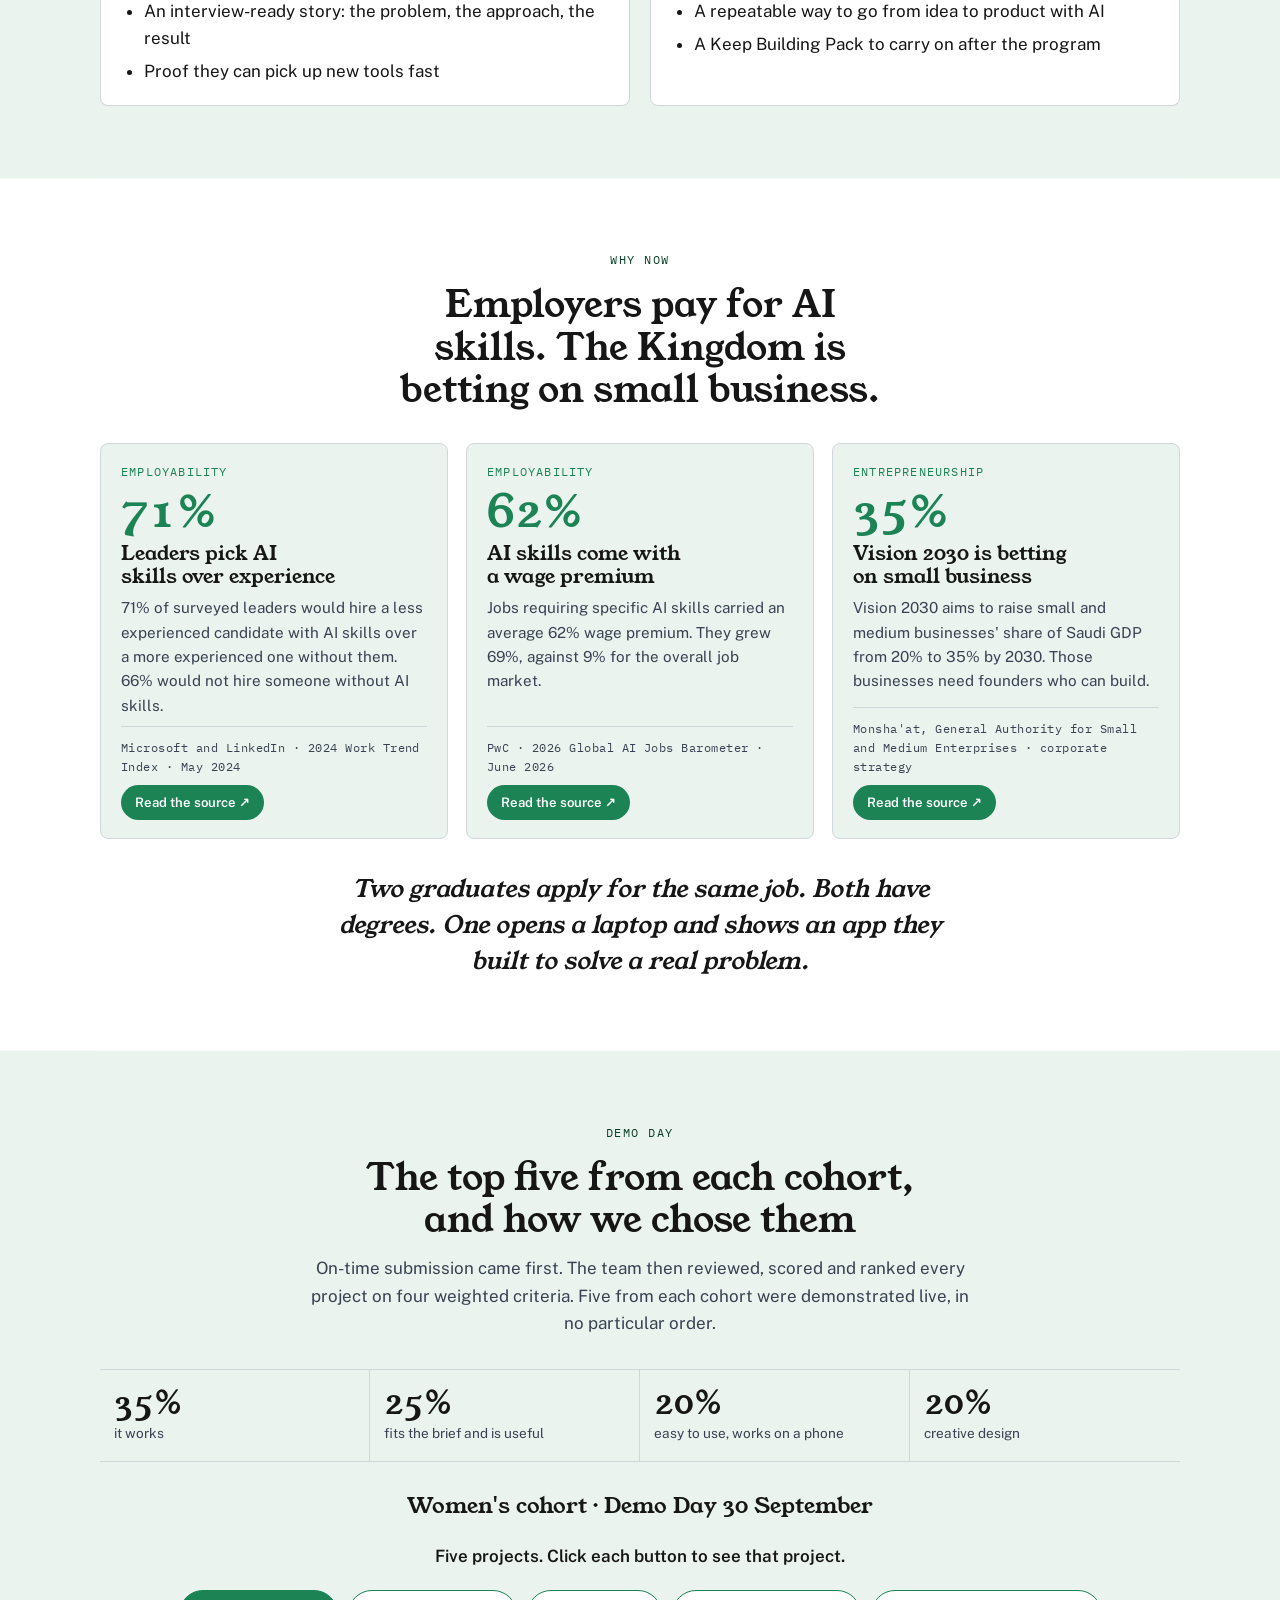
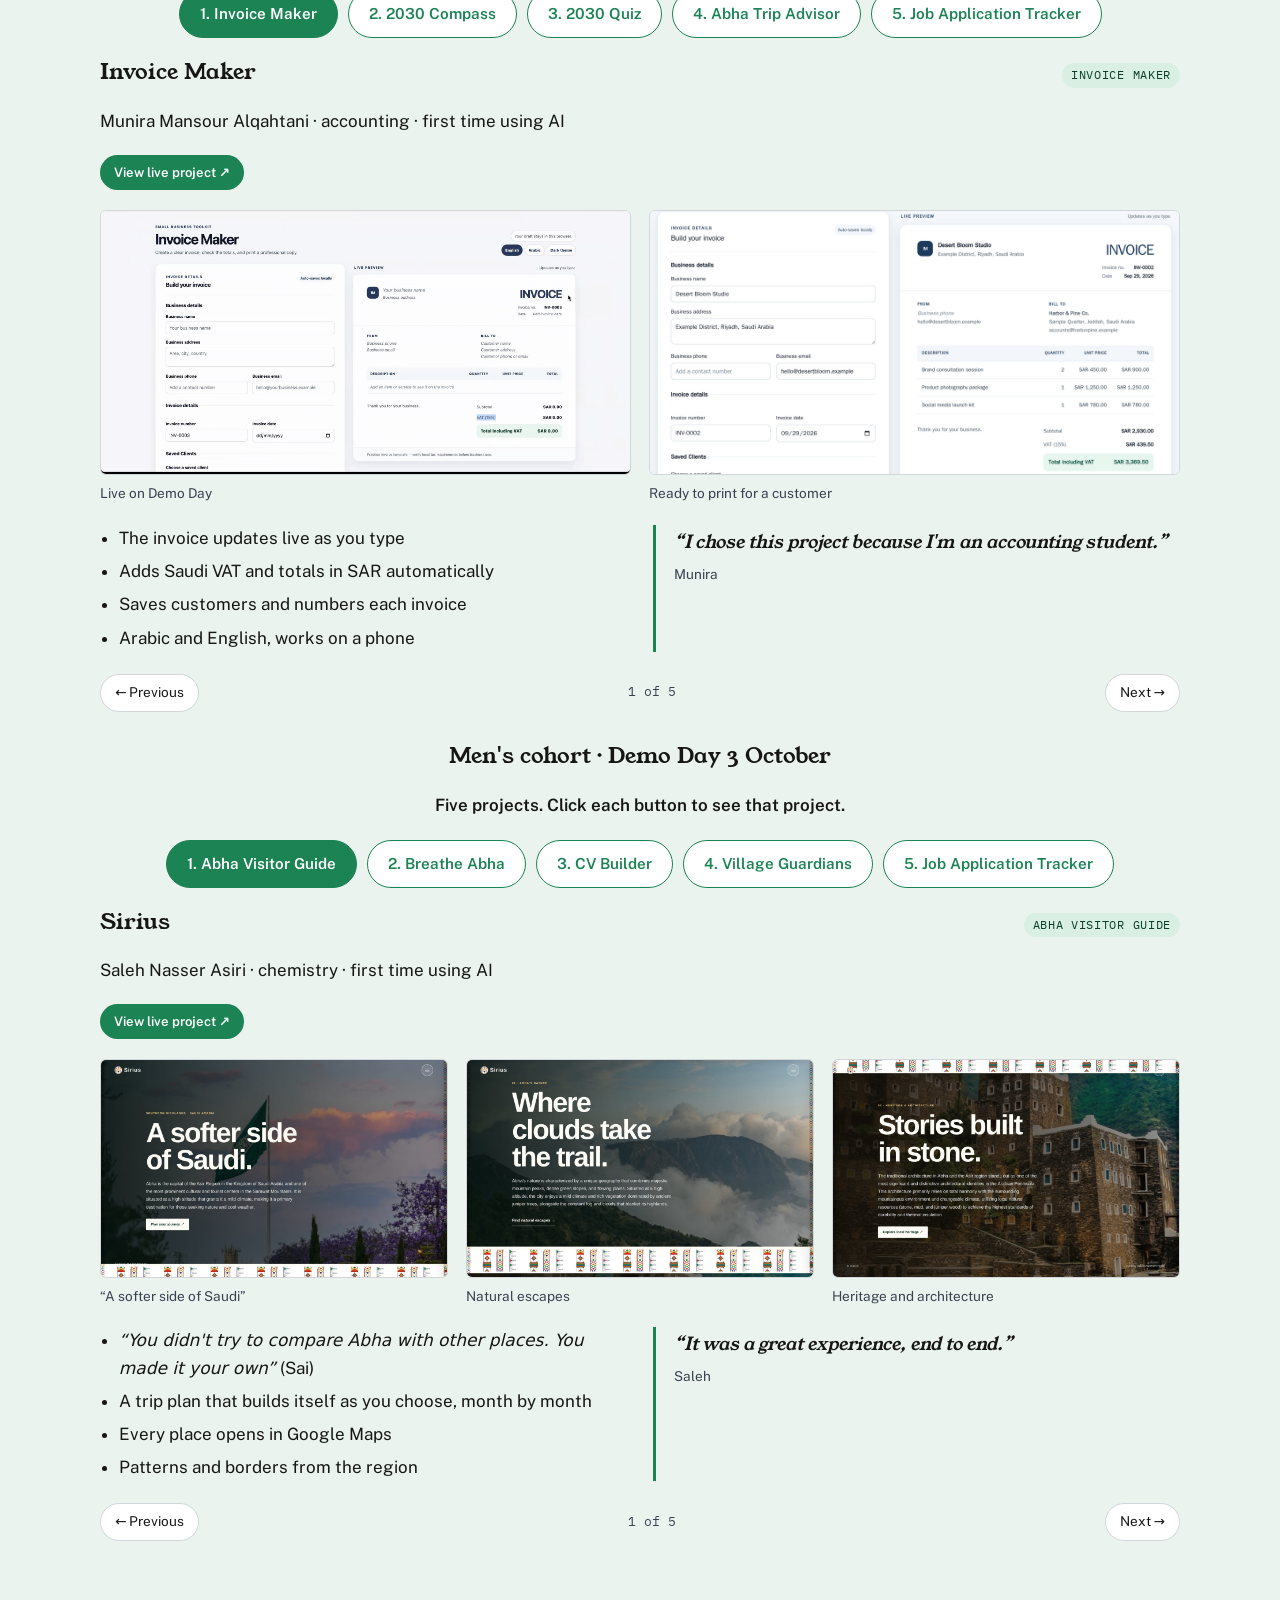
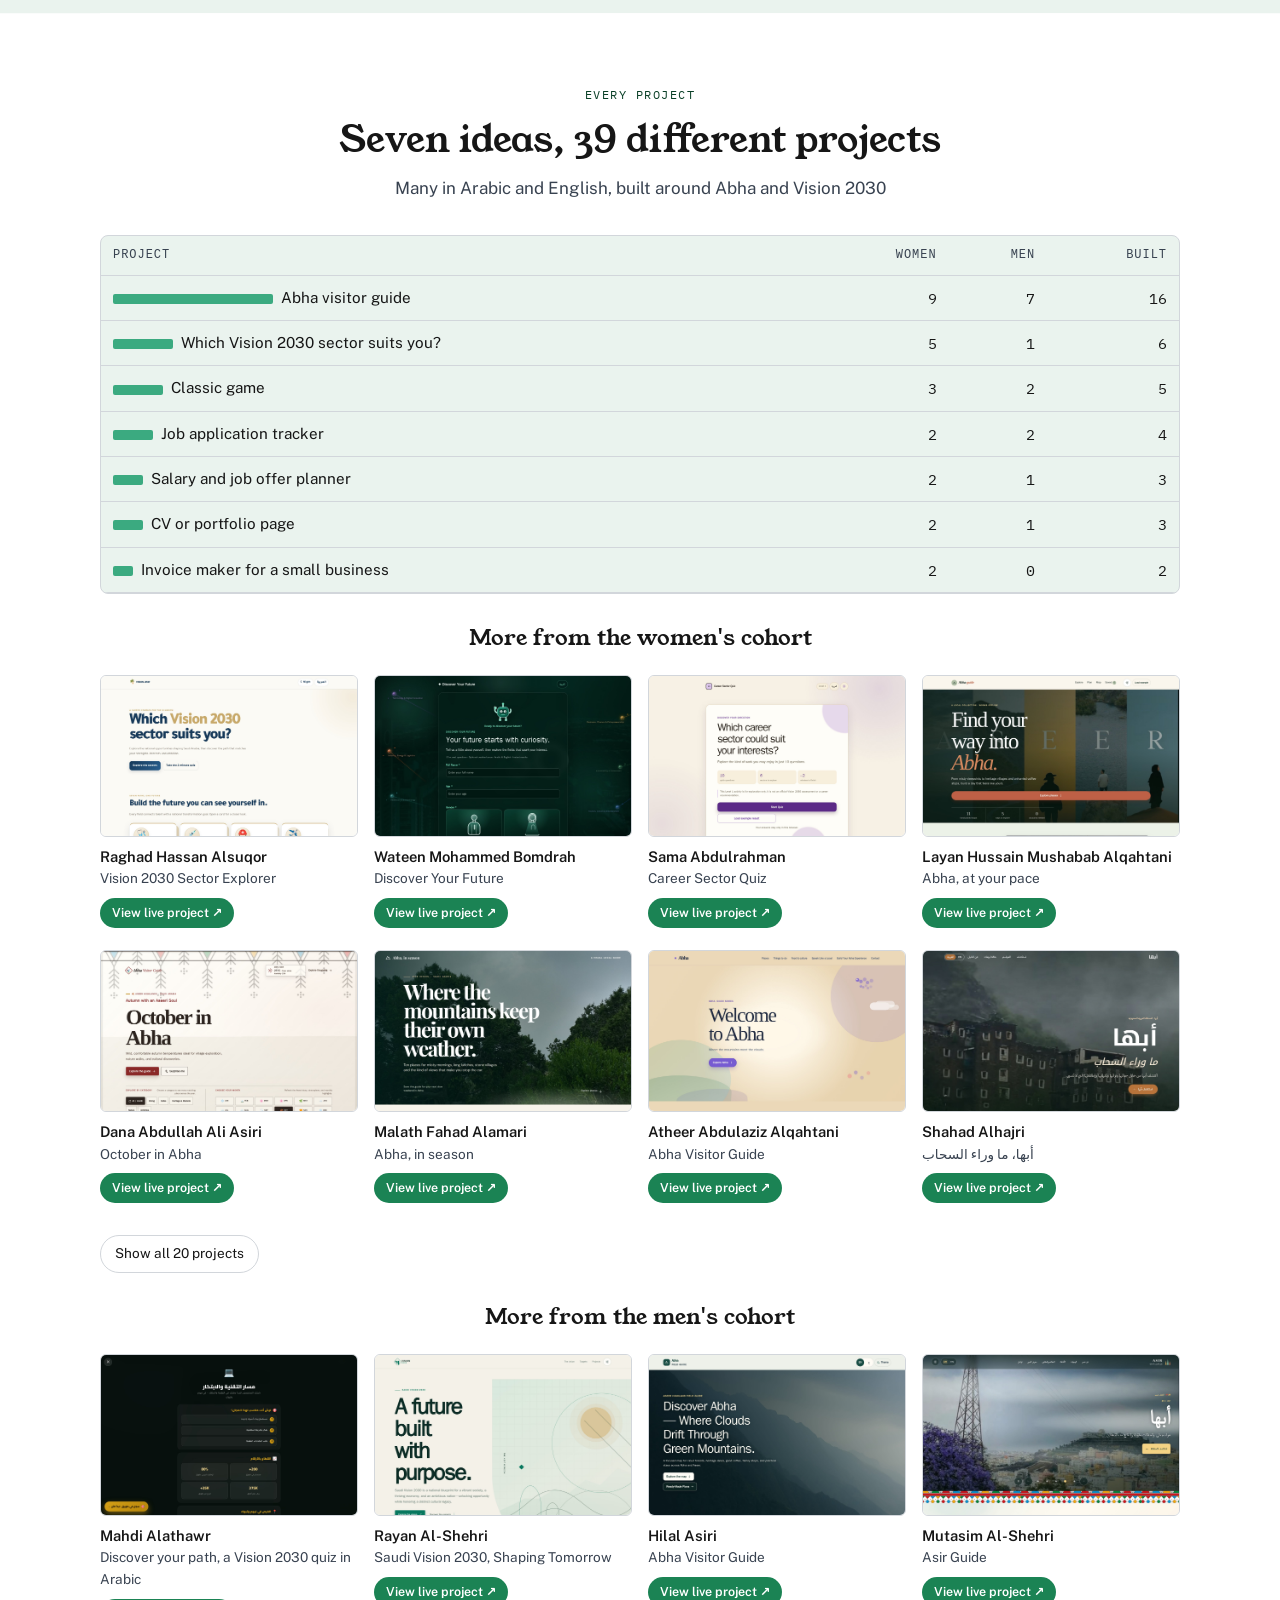
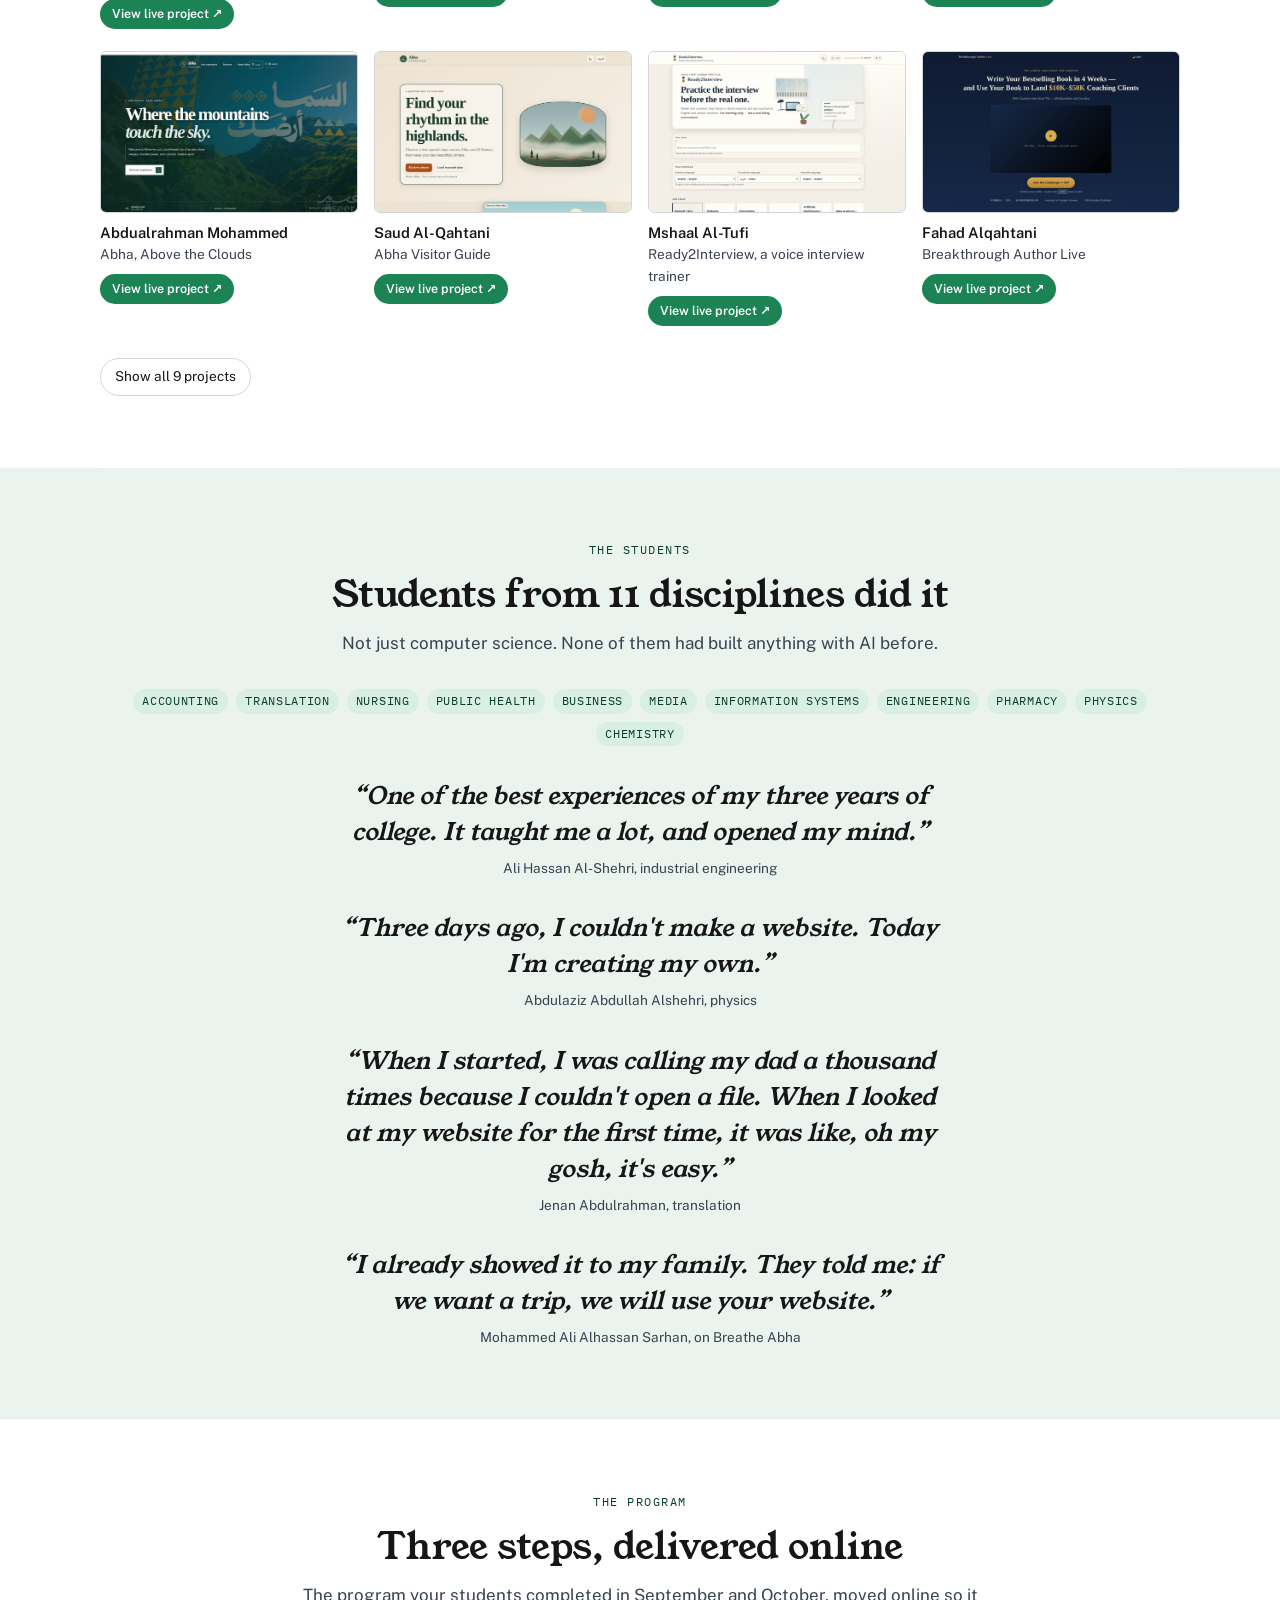
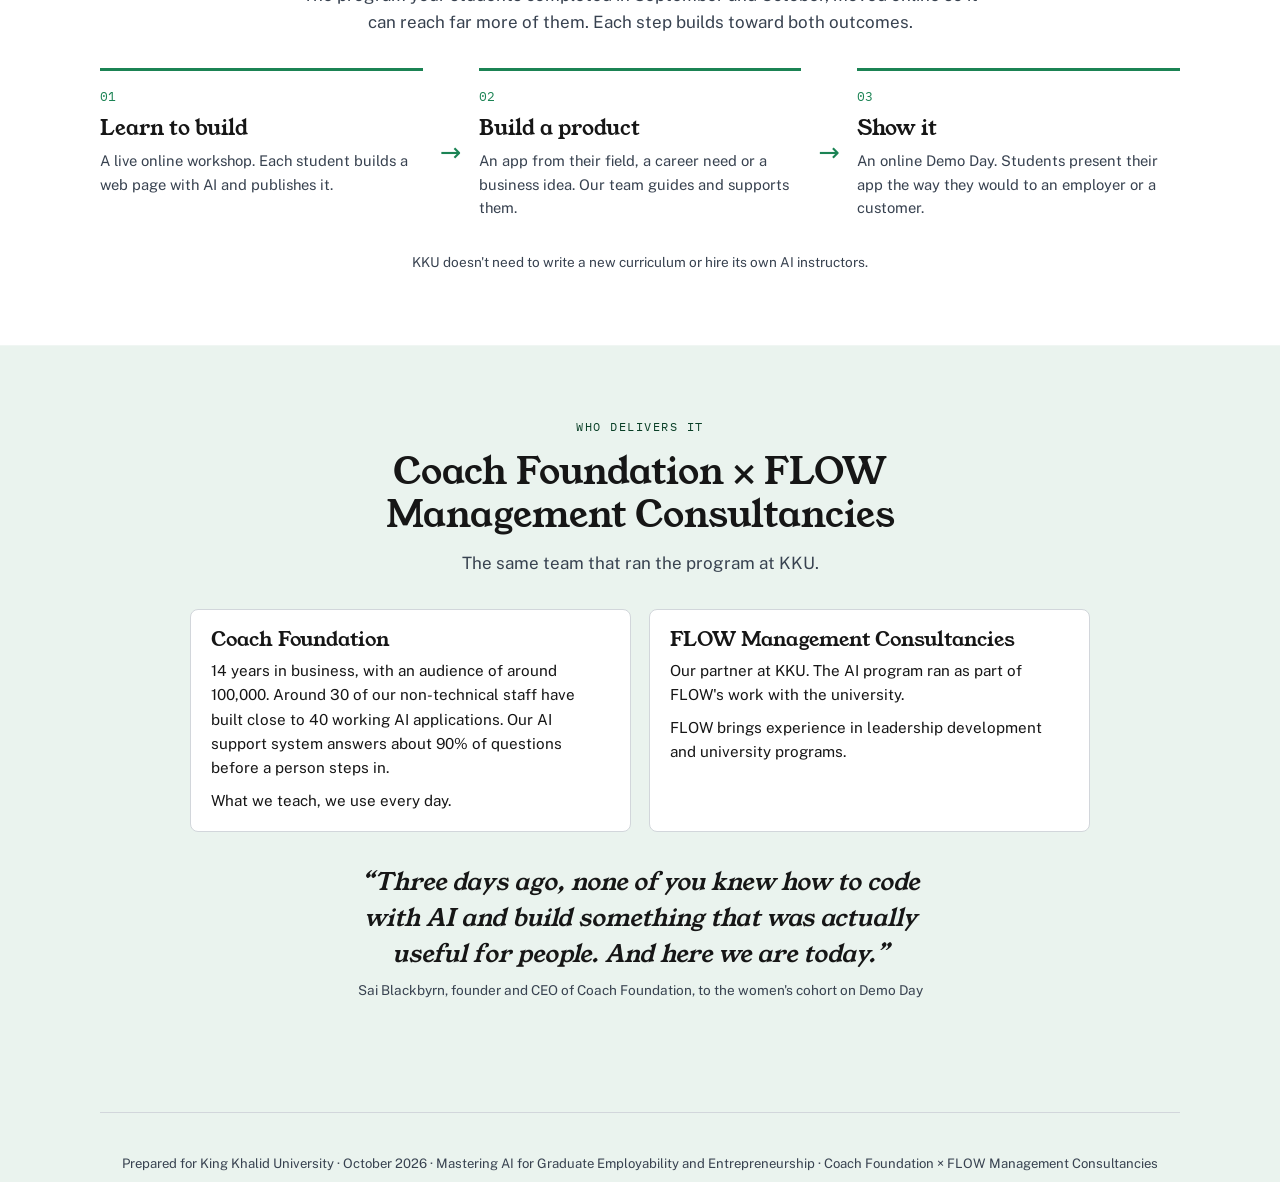
==== commit 229ed5f2: "Program name as headline; reorder sections; trim program section Co-Authored-By: Claude Opus 5.5 <no" ====
--- a/kku/index.html
+++ b/kku/index.html
@@ -22,9 +22,8 @@
 
 <header class="hero" id="top">
   <div class="eyebrow">Proposal for King Khalid University</div>
-  <span class="pname">Mastering AI for Graduate Employability and Entrepreneurship</span>
-  <h1>Ready to get hired. Ready to build their own.</h1>
-  <p class="lede">In September and October 2026, 39 of your final-year students used AI to build working apps in three days: job trackers, CV builders, an invoice maker for Saudi small businesses. None of them had ever built anything with AI before. We'd like to give your graduating class the same results, online.</p>
+  <h1 class="pname-h1">Mastering AI for Graduate Employability and Entrepreneurship</h1>
+  <p class="lede">In three days, 39 of your final-year students used AI to build working apps. None had built anything with AI before. We'd like to give your graduating class the same results, online.</p>
   <div class="cta">
     <a class="btn lg" href="#outcomes">See the two outcomes</a>
     <a class="btn lg ghost" href="https://saifai.github.io/kku-ai-hackathon-report/" target="_blank" rel="noopener">Read the Demo Day report ↗</a>
@@ -35,7 +34,7 @@
     <div><b>56</b><span>registered<small>35 women · 21 men</small></span></div>
     <div><b>46</b><span>completed Day 1<small>31 women · 15 men</small></span></div>
     <div><b>39</b><span>built and submitted an app<small>25 women · 14 men</small></span></div>
-    <div><b>0</b><span>had built anything with AI before<small>every student started from scratch</small></span></div>
+    <div><b>0</b><span>had built anything with AI before<small>all started from scratch</small></span></div>
   </div>
   <div class="cover-figs">
     <figure><img src="../assets/img/z-shaima-1.jpg" alt="SAAY, a job application tracker by Shaima Alharmali"><figcaption>Employability: a job application tracker, by Shaima Alharmali, industrial engineering</figcaption></figure>
@@ -45,10 +44,10 @@
 
 <nav class="toc" aria-label="Sections"><ol>
   <li><a href="#outcomes">The Two Outcomes</a></li>
+  <li><a href="#evidence">Why Now</a></li>
   <li><a href="#top-five">Top Projects</a></li>
   <li><a href="#projects">All 39 Projects</a></li>
   <li><a href="#students">The Students</a></li>
-  <li><a href="#evidence">Why Now</a></li>
   <li><a href="#program">The Program</a></li>
   <li><a href="#team">Who Delivers It</a></li>
 </ol></nav>
@@ -85,7 +84,20 @@
   </div>
 </section>
 
-<section id="top-five" class="alt">
+<section id="evidence" class="alt">
+  <div class="stack col">
+    <div class="eyebrow">Why now</div>
+    <h2>Employers pay for AI skills. The Kingdom is betting on small business.</h2>
+  </div>
+  <div class="obs three proof">
+    <div class="card"><span class="tag">Employability</span><b>71%</b><h3>Leaders pick AI skills over experience</h3><p>71% of surveyed leaders would hire a less experienced candidate with AI skills over a more experienced one without them. 66% would not hire someone without AI skills.</p><span class="src">Microsoft and LinkedIn · 2024 Work Trend Index · May 2024</span><a class="btn" href="https://www.microsoft.com/en-us/worklab/work-trend-index/ai-at-work-is-here-now-comes-the-hard-part" target="_blank" rel="noopener">Read the source ↗</a></div>
+    <div class="card"><span class="tag">Employability</span><b>62%</b><h3>AI skills come with a wage premium</h3><p>Jobs requiring specific AI skills carried an average 62% wage premium. They grew 69%, against 9% for the overall job market.</p><span class="src">PwC · 2026 Global AI Jobs Barometer · June 2026</span><a class="btn" href="https://www.pwc.com/gx/en/news-room/press-releases/2026/pwc-2026-ai-jobs-barometer.html" target="_blank" rel="noopener">Read the source ↗</a></div>
+    <div class="card"><span class="tag">Entrepreneurship</span><b>35%</b><h3>Vision 2030 is betting on small business</h3><p>Vision 2030 aims to raise small and medium businesses' share of Saudi GDP from 20% to 35% by 2030. Those businesses need founders who can build.</p><span class="src">Monsha'at, General Authority for Small and Medium Enterprises · corporate strategy</span><a class="btn" href="https://www.monshaat.gov.sa/sites/default/files/2023-01/Monsha%27at%20corporate%20strategy_English_v5.pdf" target="_blank" rel="noopener">Read the source ↗</a></div>
+  </div>
+  <blockquote class="lead-quote">Two graduates apply for the same job. Both have degrees. One opens a laptop and shows an app they built to solve a real problem.</blockquote>
+</section>
+
+<section id="top-five">
   <div class="stack col">
     <div class="eyebrow">Demo Day</div>
     <h2>The top five from each cohort, and how we chose them</h2>
@@ -307,7 +319,7 @@
   </div>
 </section>
 
-<section id="projects">
+<section id="projects" class="alt">
   <div class="stack col">
     <div class="eyebrow">Every project</div>
     <h2>Seven ideas, 39 different projects</h2>
@@ -364,7 +376,7 @@
   </div>
 </section>
 
-<section id="students" class="alt">
+<section id="students">
   <div class="stack col">
     <div class="eyebrow">The students</div>
     <h2>Students from 11 disciplines did it</h2>
@@ -379,19 +391,6 @@
   <blockquote class="lead-quote">“I already showed it to my family. They told me: if we want a trip, we will use your website.”<cite>Mohammed Ali Alhassan Sarhan, on Breathe Abha</cite></blockquote>
 </section>
 
-<section id="evidence">
-  <div class="stack col">
-    <div class="eyebrow">Why now</div>
-    <h2>Employers pay for AI skills. The Kingdom is betting on small business.</h2>
-  </div>
-  <div class="obs three proof">
-    <div class="card"><span class="tag">Employability</span><b>71%</b><h3>Leaders pick AI skills over experience</h3><p>71% of surveyed leaders would hire a less experienced candidate with AI skills over a more experienced one without them. 66% would not hire someone without AI skills.</p><span class="src">Microsoft and LinkedIn · 2024 Work Trend Index · May 2024</span><a class="btn" href="https://www.microsoft.com/en-us/worklab/work-trend-index/ai-at-work-is-here-now-comes-the-hard-part" target="_blank" rel="noopener">Read the source ↗</a></div>
-    <div class="card"><span class="tag">Employability</span><b>62%</b><h3>AI skills come with a wage premium</h3><p>Jobs requiring specific AI skills carried an average 62% wage premium. They grew 69%, against 9% for the overall job market.</p><span class="src">PwC · 2026 Global AI Jobs Barometer · June 2026</span><a class="btn" href="https://www.pwc.com/gx/en/news-room/press-releases/2026/pwc-2026-ai-jobs-barometer.html" target="_blank" rel="noopener">Read the source ↗</a></div>
-    <div class="card"><span class="tag">Entrepreneurship</span><b>35%</b><h3>Vision 2030 is betting on small business</h3><p>Vision 2030 aims to raise small and medium businesses' share of Saudi GDP from 20% to 35% by 2030. Those businesses need founders who can build.</p><span class="src">Monsha'at, General Authority for Small and Medium Enterprises · corporate strategy</span><a class="btn" href="https://www.monshaat.gov.sa/sites/default/files/2023-01/Monsha%27at%20corporate%20strategy_English_v5.pdf" target="_blank" rel="noopener">Read the source ↗</a></div>
-  </div>
-  <blockquote class="lead-quote">Two graduates apply for the same job. Both have degrees. One opens a laptop and shows an app they built to solve a real problem.</blockquote>
-</section>
-
 <section id="program" class="alt">
   <div class="stack col">
     <div class="eyebrow">The program</div>
@@ -402,20 +401,6 @@
     <div><b>Learn to build</b><p>A live online workshop. Each student builds a web page with AI and publishes it.</p></div>
     <div><b>Build a product</b><p>An app from their field, a career need or a business idea. Our team guides and supports them.</p></div>
     <div><b>Show it</b><p>An online Demo Day. Students present their app the way they would to an employer or a customer.</p></div>
-  </div>
-  <blockquote class="lead-quote">You bring the students. We deliver the program.</blockquote>
-  <div class="obs pair">
-    <div class="card"><h3>What KKU provides</h3><ul>
-      <li>The students, college by college</li>
-      <li>Dates for each cohort</li>
-      <li>A coordinator in each college <mark class="tbc">to confirm</mark></li>
-    </ul></div>
-    <div class="card"><h3>What we provide</h3><ul>
-      <li>Instructors and the curriculum</li>
-      <li>Technical support while students build</li>
-      <li>Judging and an online Demo Day</li>
-      <li>A Keep Building Pack for every student</li>
-    </ul></div>
   </div>
   <p class="note">KKU doesn't need to write a new curriculum or hire its own AI instructors.</p>
 </section>
--- a/assets/site.css
+++ b/assets/site.css
@@ -314,3 +314,6 @@
 .made .btn { flex-shrink: 0; padding: 5px 12px; font-size: 0.78rem; }
 .outcome blockquote { font-size: 1rem; }
 @media (max-width: 820px) { .outcomes { grid-template-columns: 1fr; } }
+
+/* Program name as the hero headline */
+.hero h1.pname-h1 { font-size: clamp(2rem, 4.4vw, 3.3rem); max-width: 22ch; }
